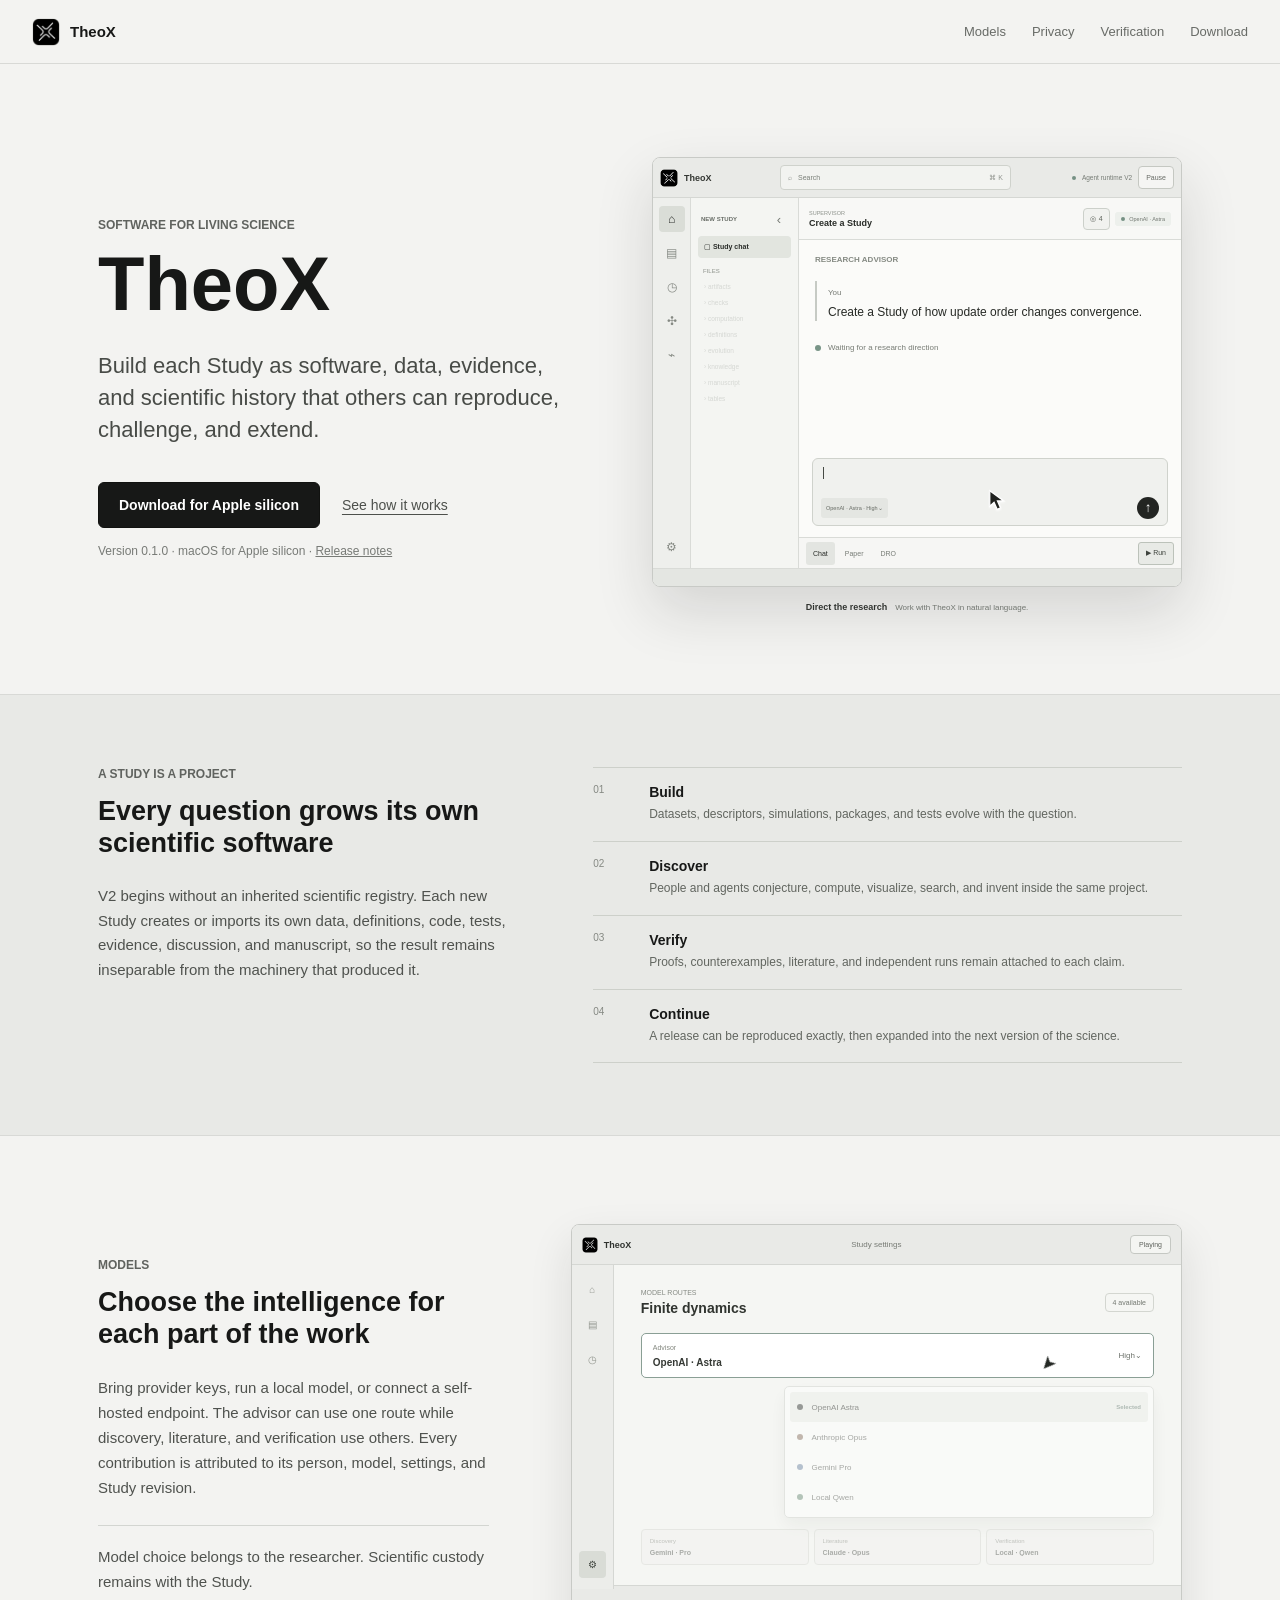
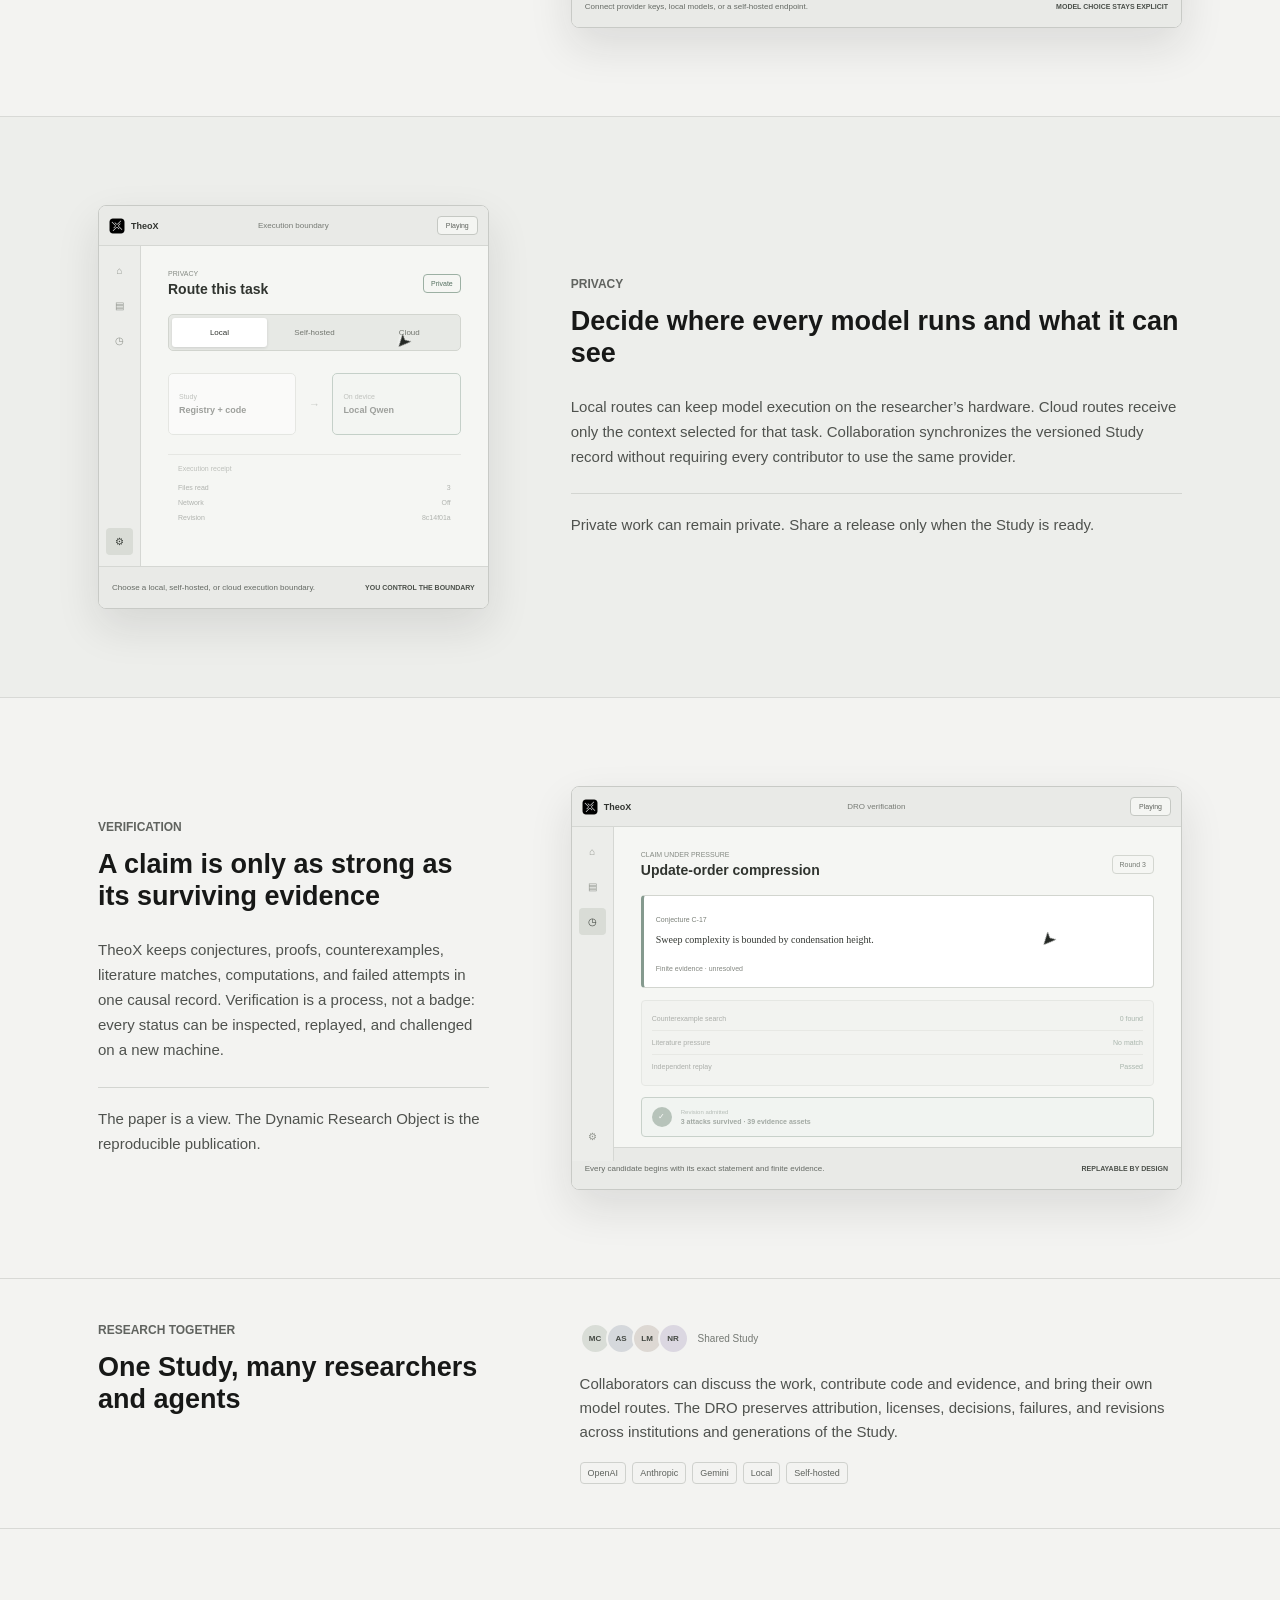
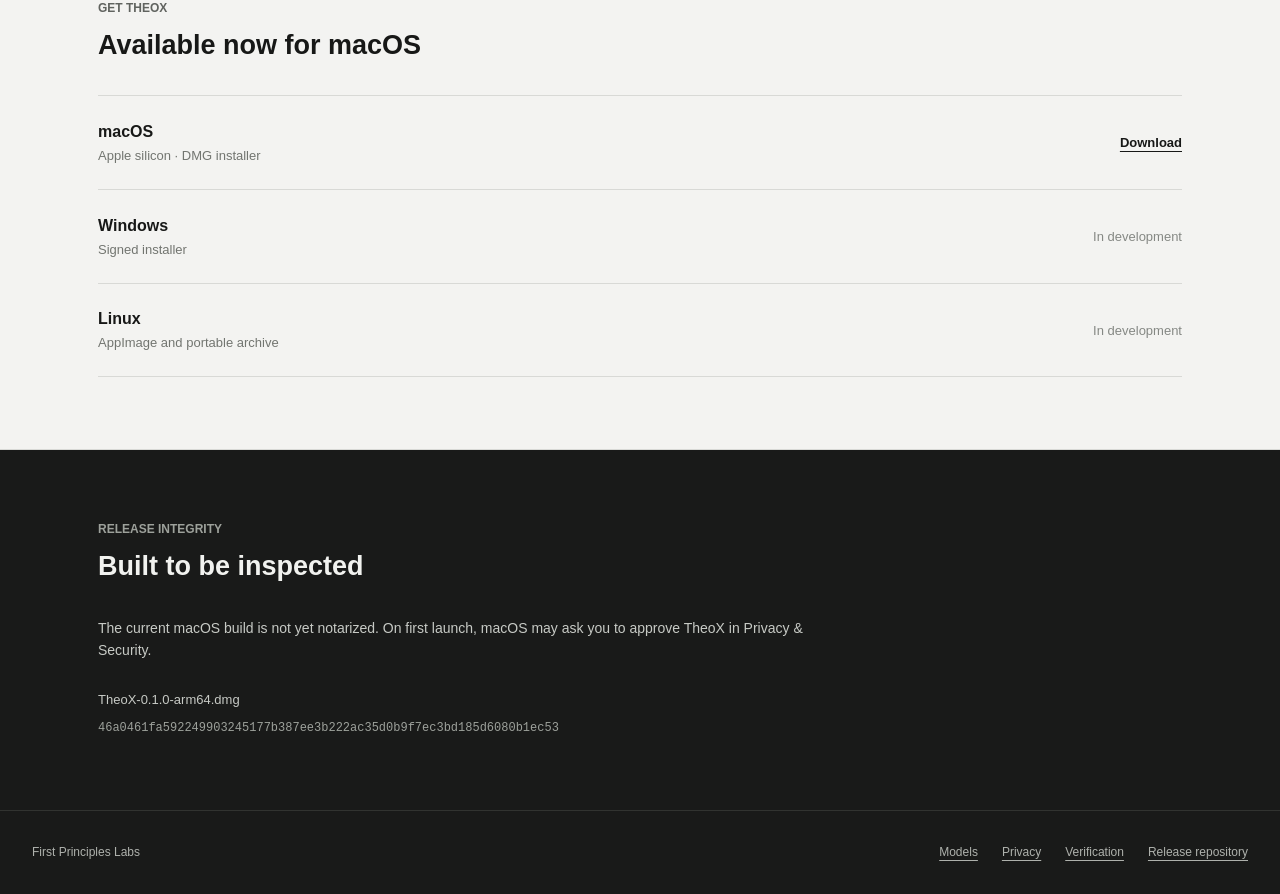
==== index.html @ 2e695cb0 "Version the revised workflow film styles" ====
<!doctype html>
<html lang="en">
  <head>
    <meta charset="utf-8">
    <meta name="viewport" content="width=device-width, initial-scale=1">
    <meta name="theme-color" content="#f3f3f1">
    <meta name="description" content="TheoX is a collaborative scientific workspace where people and AI build living, reproducible research together.">
    <title>TheoX — First Principles Labs</title>
    <link rel="icon" href="assets/theox-icon.png">
    <link rel="stylesheet" href="styles.css?v=20261012-5">
    <script src="home-film.js?v=20261012-5" defer></script>
    <script src="feature-films.js?v=20261012-4" defer></script>
  </head>
  <body>
    <header class="site-header">
      <a class="brand" href="./" aria-label="TheoX home">
        <img src="assets/theox-icon.png" alt="" width="28" height="28">
        <span>TheoX</span>
      </a>
      <nav class="site-nav" aria-label="Primary navigation">
        <a href="#models">Models</a>
        <a href="#privacy">Privacy</a>
        <a href="#verification">Verification</a>
        <a href="#downloads">Download</a>
      </nav>
    </header>

    <main>
      <section class="hero" aria-labelledby="hero-title">
        <div class="hero-copy">
          <p class="eyebrow">Software for living science</p>
          <h1 id="hero-title">TheoX</h1>
          <p class="lede">Build each Study as software, data, evidence, and scientific history that others can reproduce, challenge, and extend.</p>
          <div class="hero-actions">
            <a class="primary-action" href="https://github.com/FirstPrinciplesLabs/theox-downloads/releases/download/v0.1.0-preview.1/TheoX-0.1.0-arm64.dmg">
              Download for Apple silicon
            </a>
            <a class="text-action" href="#models">See how it works</a>
          </div>
          <p class="release-line">Version 0.1.0 · macOS for Apple silicon · <a href="https://github.com/FirstPrinciplesLabs/theox-downloads/releases/tag/v0.1.0-preview.1">Release notes</a></p>
        </div>
        <div class="home-film" id="product" aria-label="TheoX research workflow film">
          <div class="home-film-window" id="home-film-window">
            <header class="home-film-titlebar">
              <div class="home-film-brand"><img src="assets/theox-icon.png" alt="" width="18" height="18"><strong>TheoX</strong></div>
              <div class="home-film-search"><span aria-hidden="true">⌕</span><span>Search</span><kbd>⌘ K</kbd></div>
              <div class="home-film-runtime"><i></i><span>Agent runtime V2</span><button id="home-film-toggle" type="button" aria-label="Pause workflow film">Pause</button></div>
            </header>

            <div class="home-film-body">
              <aside class="home-film-rail" aria-hidden="true">
                <span class="rail-glyph active">⌂</span>
                <span class="rail-glyph">▤</span>
                <span class="rail-glyph">◷</span>
                <span class="rail-glyph">✣</span>
                <span class="rail-glyph">⌁</span>
                <span class="rail-glyph rail-bottom">⚙</span>
              </aside>

              <aside class="home-film-studies" aria-label="Study navigation">
                <header><span id="home-film-study-name">New Study</span><button type="button" aria-label="Collapse Study sidebar">‹</button></header>
                <button class="active" type="button"><strong>▢ Study chat</strong></button>
                <p>Files</p>
                <ul class="film-file-tree" id="home-film-file-tree">
                  <li data-generated-file>› artifacts</li><li data-generated-file>› checks</li><li data-generated-file>› computation</li><li data-generated-file>› definitions</li><li data-generated-file>› evolution</li><li data-generated-file>› knowledge</li><li data-generated-file>› manuscript</li><li data-generated-file>› tables</li>
                </ul>
              </aside>

              <section class="home-film-workspace">
                <header class="home-film-context">
                  <div><small>Supervisor</small><strong id="home-film-context-name">Create a Study</strong></div>
                  <div class="film-context-actions">
                    <button id="home-film-team" type="button" data-home-film-tab="team" aria-label="Open Study collaboration">◎ <span>4</span></button>
                    <span class="film-provider-chip"><i></i> OpenAI · Astra</span>
                  </div>
                </header>

                <div class="home-film-scenes">
                  <div class="home-film-scene active" data-home-film-scene="chat">
                    <p class="film-kicker">Research advisor</p>
                    <div class="film-message">
                      <span>You</span>
                      <p>Create a Study of how update order changes convergence.</p>
                    </div>
                    <div class="film-advisor-line"><i></i><span id="home-film-advisor-status">Waiting for a research direction</span></div>
                    <div class="film-composer">
                      <div class="film-composer-input"><span id="home-film-typed"></span><b class="typing-caret" aria-hidden="true"></b></div>
                      <div class="film-composer-actions">
                        <button class="film-model-route" type="button">OpenAI · Astra · High⌄</button>
                        <button id="home-film-send" type="button" aria-label="Send research direction">↑</button>
                      </div>
                    </div>
                  </div>

                  <div class="home-film-scene" data-home-film-scene="build">
                    <div class="film-scene-heading"><div><p class="film-kicker">Study construction</p><strong>Building the registry and its software</strong></div><span id="film-build-status">Creating</span></div>
                    <div class="film-build-grid">
                      <ol class="film-build-log">
                        <li data-film-build-step="0"><i></i><div><strong>Define the objects</strong><small>Registry schema and scientific notation</small></div></li>
                        <li data-film-build-step="1"><i></i><div><strong>Write the computation package</strong><small>Descriptors, predicates, and known-example tests</small></div></li>
                        <li data-film-build-step="2"><i></i><div><strong>Generate the first dataset</strong><small>2,048 identified objects · 31 descriptors</small></div></li>
                        <li data-film-build-step="3"><i></i><div><strong>Render an exploratory plot</strong><small>Source, labels, and execution receipt retained</small></div></li>
                      </ol>
                      <div class="film-created-files" aria-label="Files created for the Study">
                        <small>Created in this Study</small>
                        <code data-film-created-file="0">tables/registry.csv</code>
                        <code data-film-created-file="1">computation/descriptors.py</code>
                        <code data-film-created-file="2">checks/test_known_examples.py</code>
                        <code data-film-created-file="3">artifacts/update_order_map.png</code>
                      </div>
                    </div>
                  </div>

                  <div class="home-film-scene" data-home-film-scene="discover">
                    <div class="film-scene-heading"><div><p class="film-kicker">Discovery pressure</p><strong>Search across code and evidence</strong></div><span id="film-search-status">Running</span></div>
                    <div class="film-discovery-grid">
                      <div class="film-mini-plot" aria-label="Convergence time by condensation height">
                        <i style="--x: 13%; --y: 18%"></i><i style="--x: 22%; --y: 29%"></i><i style="--x: 34%; --y: 31%"></i><i style="--x: 43%; --y: 45%"></i><i style="--x: 56%; --y: 54%"></i><i style="--x: 65%; --y: 63%"></i><i style="--x: 78%; --y: 74%"></i><i style="--x: 89%; --y: 85%"></i>
                        <b class="film-axis-y">convergence time</b><b class="film-axis-x">condensation height</b>
                      </div>
                      <div class="film-findings">
                        <article class="film-claim" id="home-film-claim"><small>Surviving claim</small><strong>Update-order compression</strong><span>3 attacks survived</span></article>
                        <article class="film-refutation"><small>Counterexamples</small><strong>11 weak forms removed</strong></article>
                      </div>
                    </div>
                    <div class="film-dro-target" id="home-film-dro-target"><span>DRO evidence record</span><strong id="home-film-evidence-count">38 assets</strong></div>
                  </div>

                  <div class="home-film-scene" data-home-film-scene="dro">
                    <div class="film-scene-heading"><div><p class="film-kicker">Dynamic research object</p><strong>Exact research lineage</strong></div><span>Synced</span></div>
                    <ol class="film-lineage">
                      <li><span>01</span><div><strong>Study created</strong><small>Registry, definitions, and computation package</small></div></li>
                      <li><span>02</span><div><strong>Pressure changed the claim</strong><small>11 counterexamples retained for future searches</small></div></li>
                      <li class="current"><span>03</span><div><strong>New evidence admitted</strong><small>Update-order compression · complete provenance</small></div></li>
                    </ol>
                  </div>

                  <div class="home-film-scene" data-home-film-scene="team">
                    <div class="film-scene-heading">
                      <div><p class="film-kicker">Collaboration workspace</p><strong>Four researchers · four agents</strong></div>
                      <span>Relay preview</span>
                    </div>
                    <div class="film-team-modes" aria-label="Collaboration view">
                      <button class="active" type="button" data-film-team-mode="rooms">Members</button>
                      <button type="button" data-film-team-mode="thread">Discussion</button>
                    </div>
                    <div class="film-team-view active" data-film-team-view="rooms">
                      <div class="film-collab-stream">
                      <article class="film-collab-event" data-film-room-step="0">
                        <span class="film-person maya">MC</span>
                        <div><strong>Maya Chen <em>Gemini Pro</em></strong><p><b>@Arturo</b> The entropy split survives independently.</p><small>Agent attached replication receipt 79b2e663.</small></div>
                      </article>
                      <article class="film-collab-event" data-film-room-step="1">
                        <span class="film-person arturo">AS</span>
                        <div><strong>Arturo Silva <em>Claude Opus</em></strong><p><b>@Maya</b> A nearby theorem excludes our family.</p><small>Agent linked the source; novelty remains open.</small></div>
                      </article>
                      <article class="film-collab-event" data-film-room-step="2">
                        <span class="film-person leila">LM</span>
                        <div><strong>Leila Morgan <em>OpenAI Astra</em></strong><p><b>@Noor</b> Can your local runner test the exception?</p><small>Agent shared code, logs, and 312 new rows.</small></div>
                      </article>
                      <article class="film-collab-event" data-film-room-step="3">
                        <span class="film-person noor">NR</span>
                        <div><strong>Noor Rahman <em>Local Qwen</em></strong><p><b>@Leila</b> Reproduced. No failure through 50,000 states.</p><small>Local agent admitted the signed computation receipt.</small></div>
                      </article>
                      </div>
                    </div>
                    <div class="film-team-view" data-film-team-view="thread">
                      <div class="film-shared-thread">
                        <article class="film-thread-event" data-film-thread-step="0"><span class="film-person maya">MC</span><div><strong>Maya</strong><p>The entropy separation reproduced.</p><small>Gemini agent · replication attached</small></div></article>
                        <article class="film-thread-event" data-film-thread-step="1"><span class="film-person arturo">AS</span><div><strong>Arturo</strong><p>The related theorem does not subsume it.</p><small>Claude agent · literature source linked</small></div></article>
                        <article class="film-thread-event" data-film-thread-step="2"><span class="film-person noor">NR</span><div><strong>Noor</strong><p>Local replay agrees. Admit this round?</p><small>Qwen agent · computation receipt ready</small></div></article>
                      </div>
                    </div>
                  </div>

                  <div class="home-film-scene" data-home-film-scene="paper">
                    <div class="film-paper-split">
                      <section class="film-paper-source">
                        <header><strong>paper.tex</strong><span>Compiled</span><button type="button">Revise</button><button id="home-film-compile" type="button">Compile</button></header>
                        <pre>\section{Emerging structure}
Let $f$ be monotone.

\begin{conjecture}
Sweep complexity is bounded by
the condensation height of $f$.
\end{conjecture}</pre>
                      </section>
                      <section class="film-paper-preview">
                        <header><strong>Compiled preview</strong><span>‹</span><small>Page 1 of 5</small><span>›</span><span>−</span><span>+</span><span>↗</span></header>
                        <div class="film-paper-page"><small>COMPILED RESEARCH NOTE</small><strong>Update-Order Compression</strong><p><b>Conjecture 1.</b> Sweep complexity is bounded by the condensation height of <i>f</i>.</p></div>
                      </section>
                    </div>
                  </div>
                </div>

                <nav class="home-film-tools" aria-label="Study workspace tools">
                  <button class="active" type="button" data-home-film-tab="chat">Chat</button>
                  <button type="button" data-home-film-tab="paper">Paper</button>
                  <button type="button" data-home-film-tab="dro">DRO</button>
                  <button id="home-film-run" class="film-run" type="button" data-home-film-tab="discover">▶ <span>Run</span></button>
                </nav>
              </section>
            </div>

            <footer class="home-film-statusbar"><span id="home-film-study-status">No registry attached</span><span id="home-film-target-status">Create a Study to begin</span><span id="home-film-event-status">0 durable events</span></footer>

            <div class="home-film-cursor" id="home-film-cursor" aria-hidden="true">
              <svg viewBox="0 0 24 28" role="presentation"><path d="M2 2v19l5.2-4.8 3.8 8.6 4.1-1.8-3.8-8.5H19L2 2Z"></path></svg>
            </div>
          </div>
          <div class="home-film-caption" aria-live="polite">
            <strong id="home-film-caption-title">Direct the research</strong>
            <span id="home-film-caption-copy">Work with TheoX in natural language.</span>
          </div>
        </div>
      </section>

      <section class="study-foundation" aria-labelledby="study-foundation-title">
        <div class="foundation-intro">
          <p class="section-label">A Study is a project</p>
          <h2 id="study-foundation-title">Every question grows its own scientific software</h2>
          <p>V2 begins without an inherited scientific registry. Each new Study creates or imports its own data, definitions, code, tests, evidence, discussion, and manuscript, so the result remains inseparable from the machinery that produced it.</p>
        </div>
        <ol class="foundation-parts" aria-label="Contents of a TheoX Study">
          <li><span>01</span><div><strong>Build</strong><small>Datasets, descriptors, simulations, packages, and tests evolve with the question.</small></div></li>
          <li><span>02</span><div><strong>Discover</strong><small>People and agents conjecture, compute, visualize, search, and invent inside the same project.</small></div></li>
          <li><span>03</span><div><strong>Verify</strong><small>Proofs, counterexamples, literature, and independent runs remain attached to each claim.</small></div></li>
          <li><span>04</span><div><strong>Continue</strong><small>A release can be reproduced exactly, then expanded into the next version of the science.</small></div></li>
        </ol>
      </section>

      <section class="product-story" id="models" aria-labelledby="models-title">
        <div class="story-copy">
          <p class="section-label">Models</p>
          <h2 id="models-title">Choose the intelligence for each part of the work</h2>
          <p>Bring provider keys, run a local model, or connect a self-hosted endpoint. The advisor can use one route while discovery, literature, and verification use others. Every contribution is attributed to its person, model, settings, and Study revision.</p>
          <p class="story-note">Model choice belongs to the researcher. Scientific custody remains with the Study.</p>
        </div>
        <div class="feature-film" data-feature-film="models" aria-label="Model selection demonstration">
          <header class="feature-titlebar"><span><img src="assets/theox-icon.png" alt="" width="16" height="16"> TheoX</span><small>Study settings</small><button type="button" data-feature-replay>Replay</button></header>
          <div class="feature-stage">
            <aside class="feature-rail" aria-hidden="true"><b>⌂</b><b>▤</b><b>◷</b><b class="active">⚙</b></aside>
            <div class="feature-panel">
              <div class="feature-heading"><div><small>Model routes</small><strong>Finite dynamics</strong></div><span>4 available</span></div>
              <div class="route-picker feature-step" data-feature-step="0" data-caption="Connect provider keys, local models, or a self-hosted endpoint.">
                <small>Advisor</small><strong>OpenAI · Astra</strong><span>High⌄</span>
              </div>
              <div class="model-menu feature-step" data-feature-step="1" data-caption="Select a model and reasoning tier for the active role.">
                <span><i class="provider-mark openai"></i>OpenAI Astra <b>Selected</b></span>
                <span><i class="provider-mark anthropic"></i>Anthropic Opus</span>
                <span><i class="provider-mark gemini"></i>Gemini Pro</span>
                <span><i class="provider-mark local"></i>Local Qwen</span>
              </div>
              <div class="role-routes feature-step" data-feature-step="2" data-caption="Assign different models to discovery, literature, and verification.">
                <span><small>Discovery</small><b>Gemini · Pro</b></span>
                <span><small>Literature</small><b>Claude · Opus</b></span>
                <span><small>Verification</small><b>Local · Qwen</b></span>
              </div>
            </div>
            <span class="feature-cursor" aria-hidden="true">➤</span>
          </div>
          <footer><span data-feature-caption>Connect provider keys, local models, or a self-hosted endpoint.</span><b>Model choice stays explicit</b></footer>
        </div>
      </section>

      <section class="product-story alternate" id="privacy" aria-labelledby="privacy-title">
        <div class="story-copy">
          <p class="section-label">Privacy</p>
          <h2 id="privacy-title">Decide where every model runs and what it can see</h2>
          <p>Local routes can keep model execution on the researcher’s hardware. Cloud routes receive only the context selected for that task. Collaboration synchronizes the versioned Study record without requiring every contributor to use the same provider.</p>
          <p class="story-note">Private work can remain private. Share a release only when the Study is ready.</p>
        </div>
        <div class="feature-film" data-feature-film="privacy" aria-label="Privacy controls demonstration">
          <header class="feature-titlebar"><span><img src="assets/theox-icon.png" alt="" width="16" height="16"> TheoX</span><small>Execution boundary</small><button type="button" data-feature-replay>Replay</button></header>
          <div class="feature-stage">
            <aside class="feature-rail" aria-hidden="true"><b>⌂</b><b>▤</b><b>◷</b><b class="active">⚙</b></aside>
            <div class="feature-panel privacy-panel">
              <div class="feature-heading"><div><small>Privacy</small><strong>Route this task</strong></div><span class="private-status">Private</span></div>
              <div class="boundary-options feature-step" data-feature-step="0" data-caption="Choose a local, self-hosted, or cloud execution boundary.">
                <button class="selected" type="button">Local</button><button type="button">Self-hosted</button><button type="button">Cloud</button>
              </div>
              <div class="privacy-flow feature-step" data-feature-step="1" data-caption="The registry and files stay local when a local route is selected.">
                <span><i>Study</i><b>Registry + code</b></span><em>→</em><span class="local-box"><i>On device</i><b>Local Qwen</b></span>
              </div>
              <div class="access-ledger feature-step" data-feature-step="2" data-caption="TheoX records the context, model, permissions, and output for inspection.">
                <small>Execution receipt</small>
                <span><b>Files read</b><em>3</em></span><span><b>Network</b><em>Off</em></span><span><b>Revision</b><em>8c14f01a</em></span>
              </div>
            </div>
            <span class="feature-cursor" aria-hidden="true">➤</span>
          </div>
          <footer><span data-feature-caption>Choose a local, self-hosted, or cloud execution boundary.</span><b>You control the boundary</b></footer>
        </div>
      </section>

      <section class="product-story" id="verification" aria-labelledby="verification-title">
        <div class="story-copy">
          <p class="section-label">Verification</p>
          <h2 id="verification-title">A claim is only as strong as its surviving evidence</h2>
          <p>TheoX keeps conjectures, proofs, counterexamples, literature matches, computations, and failed attempts in one causal record. Verification is a process, not a badge: every status can be inspected, replayed, and challenged on a new machine.</p>
          <p class="story-note">The paper is a view. The Dynamic Research Object is the reproducible publication.</p>
        </div>
        <div class="feature-film" data-feature-film="verification" aria-label="Scientific verification demonstration">
          <header class="feature-titlebar"><span><img src="assets/theox-icon.png" alt="" width="16" height="16"> TheoX</span><small>DRO verification</small><button type="button" data-feature-replay>Replay</button></header>
          <div class="feature-stage">
            <aside class="feature-rail" aria-hidden="true"><b>⌂</b><b>▤</b><b class="active">◷</b><b>⚙</b></aside>
            <div class="feature-panel verify-panel">
              <div class="feature-heading"><div><small>Claim under pressure</small><strong>Update-order compression</strong></div><span>Round 3</span></div>
              <article class="claim-record feature-step" data-feature-step="0" data-caption="Every candidate begins with its exact statement and finite evidence."><small>Conjecture C-17</small><p>Sweep complexity is bounded by condensation height.</p><span>Finite evidence · unresolved</span></article>
              <div class="pressure-list feature-step" data-feature-step="1" data-caption="Independent attacks search for counterexamples, proofs, and prior literature.">
                <span><b>Counterexample search</b><em>0 found</em></span>
                <span><b>Literature pressure</b><em>No match</em></span>
                <span><b>Independent replay</b><em>Passed</em></span>
              </div>
              <div class="verification-event feature-step" data-feature-step="2" data-caption="The result and every receipt enter the Study history together."><i>✓</i><div><small>Revision admitted</small><strong>3 attacks survived · 39 evidence assets</strong></div></div>
            </div>
            <span class="feature-cursor" aria-hidden="true">➤</span>
          </div>
          <footer><span data-feature-caption>Every candidate begins with its exact statement and finite evidence.</span><b>Replayable by design</b></footer>
        </div>
      </section>

      <section class="collaboration-band" aria-labelledby="collaboration-title">
        <div>
          <p class="section-label">Research together</p>
          <h2 id="collaboration-title">One Study, many researchers and agents</h2>
        </div>
        <div class="collaboration-copy">
          <div class="collaboration-presence" aria-label="Collaboration preview with four researchers">
            <span>MC</span><span>AS</span><span>LM</span><span>NR</span><small>Shared Study</small>
          </div>
          <p>Collaborators can discuss the work, contribute code and evidence, and bring their own model routes. The DRO preserves attribution, licenses, decisions, failures, and revisions across institutions and generations of the Study.</p>
          <div class="model-routes" aria-label="Supported model routes">
            <span>OpenAI</span><span>Anthropic</span><span>Gemini</span><span>Local</span><span>Self-hosted</span>
          </div>
        </div>
      </section>

      <section class="availability" id="downloads" aria-labelledby="availability-title">
        <div class="section-heading">
          <p class="section-label">Get TheoX</p>
          <h2 id="availability-title">Available now for macOS</h2>
        </div>
        <div class="platform-row available">
          <div>
            <h3>macOS</h3>
            <p>Apple silicon · DMG installer</p>
          </div>
          <a href="https://github.com/FirstPrinciplesLabs/theox-downloads/releases/download/v0.1.0-preview.1/TheoX-0.1.0-arm64.dmg">Download</a>
        </div>
        <div class="platform-row">
          <div>
            <h3>Windows</h3>
            <p>Signed installer</p>
          </div>
          <span>In development</span>
        </div>
        <div class="platform-row">
          <div>
            <h3>Linux</h3>
            <p>AppImage and portable archive</p>
          </div>
          <span>In development</span>
        </div>
      </section>

      <section class="integrity" aria-labelledby="integrity-title">
        <div class="section-heading">
          <p class="section-label">Release integrity</p>
          <h2 id="integrity-title">Built to be inspected</h2>
        </div>
        <p class="install-note">The current macOS build is not yet notarized. On first launch, macOS may ask you to approve TheoX in Privacy &amp; Security.</p>
        <p class="filename">TheoX-0.1.0-arm64.dmg</p>
        <code>46a0461fa592249903245177b387ee3b222ac35d0b9f7ec3bd185d6080b1ec53</code>
      </section>
    </main>

    <footer>
      <span>First Principles Labs</span>
      <div class="footer-links">
        <a href="#models">Models</a>
        <a href="#privacy">Privacy</a>
        <a href="#verification">Verification</a>
        <a href="https://github.com/FirstPrinciplesLabs/theox-downloads">Release repository</a>
      </div>
    </footer>
  </body>
</html>
---- styles.css ----
:root {
  color-scheme: light;
  font-family: Inter, ui-sans-serif, -apple-system, BlinkMacSystemFont, "Segoe UI", sans-serif;
  background: #f3f3f1;
  color: #171817;
  font-synthesis: none;
}

* { box-sizing: border-box; }

body {
  margin: 0;
  min-width: 320px;
  background: #f3f3f1;
}

a { color: inherit; }

.site-header {
  height: 64px;
  display: flex;
  align-items: center;
  justify-content: space-between;
  padding: 0 32px;
  border-bottom: 1px solid #d8d9d6;
}

.brand {
  display: inline-flex;
  align-items: center;
  gap: 10px;
  color: #171817;
  font-size: 15px;
  font-weight: 650;
  text-decoration: none;
}

.brand img { border-radius: 7px; }
.site-nav {
  display: flex;
  align-items: center;
  gap: 26px;
  color: #686b67;
  font-size: 13px;
}

.site-nav a { text-decoration: none; }
.site-nav a:hover, .site-nav a.active { color: #171817; }

main { width: 100%; }

.hero {
  min-height: 630px;
  max-width: 1180px;
  margin: 0 auto;
  padding: 86px 48px 68px;
  display: grid;
  grid-template-columns: minmax(0, .92fr) minmax(430px, 1.08fr);
  align-items: center;
  gap: 54px;
}

.hero-copy { min-width: 0; }

.eyebrow,
.section-label {
  margin: 0 0 14px;
  color: #60635f;
  font-size: 12px;
  font-weight: 650;
  text-transform: uppercase;
}

h1, h2, h3, p { letter-spacing: 0; }

h1 {
  margin: 0;
  font-size: 76px;
  line-height: 1;
  font-weight: 680;
}

.lede {
  max-width: 640px;
  margin: 28px 0 0;
  color: #484b47;
  font-size: 22px;
  line-height: 1.45;
}

.hero-actions {
  margin-top: 36px;
  display: flex;
  align-items: center;
  gap: 22px;
  flex-wrap: wrap;
}

.primary-action {
  display: inline-flex;
  min-height: 46px;
  align-items: center;
  justify-content: center;
  padding: 0 20px;
  border: 1px solid #111210;
  border-radius: 6px;
  background: #171817;
  color: #fff;
  font-size: 14px;
  font-weight: 620;
  text-decoration: none;
}

.primary-action:hover { background: #2b2d2a; }
.primary-action:focus-visible, a:focus-visible { outline: 3px solid #789b91; outline-offset: 3px; }
.text-action { color: #4d504c; font-size: 14px; text-underline-offset: 4px; }
.release-line { margin: 16px 0 0; color: #777a76; font-size: 12px; }

.home-film { width: min(100%, 530px); justify-self: end; scroll-margin-top: 28px; }

.home-film-window {
  position: relative;
  width: 100%;
  height: 430px;
  overflow: hidden;
  border: 1px solid #c8cac6;
  border-radius: 8px;
  background: #f8f8f6;
  box-shadow: 0 24px 58px rgba(27, 30, 26, .14);
}

.home-film-titlebar {
  height: 40px;
  display: grid;
  grid-template-columns: 112px minmax(100px, 1fr) 155px;
  align-items: center;
  gap: 8px;
  padding: 0 7px;
  border-bottom: 1px solid #d5d7d3;
  background: #e9eae7;
}

.home-film-brand, .home-film-runtime { min-width: 0; display: flex; align-items: center; gap: 6px; }
.home-film-brand img { border-radius: 4px; }
.home-film-brand strong { color: #343733; font-size: 9px; font-weight: 650; }
.home-film-search { min-width: 0; height: 25px; display: flex; align-items: center; gap: 6px; padding: 0 7px; color: #7a7f78; background: #f2f3f0; border: 1px solid #cfd2cc; border-radius: 4px; font-size: 7px; }
.home-film-search kbd { margin-left: auto; color: #91958f; font: inherit; }
.home-film-runtime { justify-content: flex-end; color: #757b74; font-size: 6.5px; white-space: nowrap; }
.home-film-runtime i { width: 4px; height: 4px; border-radius: 50%; background: #759083; }
.home-film-runtime button { height: 23px; padding: 0 7px; border: 1px solid #c5c8c2; border-radius: 4px; background: #f5f5f3; color: #676b65; font-size: 7px; }

.home-film-body { height: calc(100% - 58px); display: grid; grid-template-columns: 38px 108px minmax(0, 1fr); }
.home-film-window.paper-mode .home-film-body { grid-template-columns: 38px minmax(0, 1fr); }
.home-film-window.paper-mode .home-film-studies { display: none; }
.home-film-rail { display: flex; align-items: center; flex-direction: column; gap: 8px; padding: 8px 0; border-right: 1px solid #d9dbd7; background: #eeefec; }
.rail-glyph { width: 26px; height: 26px; display: grid; place-items: center; border-radius: 4px; color: #858983; font-size: 12px; }
.rail-glyph.active { background: #daddd7; color: #2a2c29; }
.rail-glyph.rail-bottom { margin-top: auto; }

.home-film-studies { min-width: 0; padding: 10px 7px; border-right: 1px solid #d9dbd7; background: #f4f5f2; }
.home-film-studies header { height: 28px; display: flex; align-items: center; justify-content: space-between; gap: 4px; padding: 0 3px 6px; color: #686d67; font-size: 6px; font-weight: 700; text-transform: uppercase; }
.home-film-studies header span { overflow: hidden; text-overflow: ellipsis; white-space: nowrap; }
.home-film-studies header button { width: 18px; height: 18px; border: 0; border-radius: 3px; background: transparent; color: #757a73; font-size: 13px; line-height: 1; }
.home-film-studies > button { width: 100%; min-width: 0; display: grid; gap: 3px; padding: 7px 6px; border: 0; border-radius: 4px; background: transparent; color: #60645f; text-align: left; }
.home-film-studies > button.active { background: #e2e5df; color: #282b27; }
.home-film-studies strong, .home-film-studies small { overflow: hidden; text-overflow: ellipsis; white-space: nowrap; }
.home-film-studies strong { font-size: 7px; font-weight: 620; }
.home-film-studies small { color: #92968f; font-size: 5.5px; }
.home-film-studies > p { margin: 10px 5px 5px; color: #8b9089; font-size: 6px; text-transform: uppercase; }
.film-file-tree { display: grid; gap: 1px; margin: 0; padding: 0; list-style: none; }
.film-file-tree li { overflow: hidden; padding: 4px 6px; color: #747a73; font-size: 6.5px; opacity: .24; text-overflow: ellipsis; white-space: nowrap; transition: opacity .3s ease, color .3s ease; }
.film-file-tree li.visible { color: #4f5f55; opacity: 1; }

.home-film-workspace { min-width: 0; display: grid; grid-template-rows: 42px minmax(0, 1fr) 31px; }
.home-film-context { min-width: 0; display: flex; align-items: center; justify-content: space-between; gap: 8px; padding: 0 10px; border-bottom: 1px solid #d9dbd7; }
.home-film-context > div:first-child { min-width: 0; display: grid; gap: 2px; }
.home-film-context small { color: #8b9089; font-size: 5.5px; text-transform: uppercase; }
.home-film-context strong { overflow: hidden; color: #292c28; font-size: 9px; text-overflow: ellipsis; white-space: nowrap; }
.film-context-actions { flex: 0 0 auto; display: flex; align-items: center; gap: 5px; }
.film-context-actions > button { height: 22px; display: flex; align-items: center; gap: 3px; padding: 0 6px; border: 1px solid #ccd0ca; border-radius: 4px; background: #f1f2ef; color: #5d625b; font-size: 7px; }
.film-context-actions > button.active { border-color: #84958a; background: #e4e9e4; color: #35443a; }
.film-provider-chip { max-width: 90px; overflow: hidden; padding: 4px 6px; border-radius: 3px; background: #edf0ec; color: #6f756e; font-size: 5.5px; text-overflow: ellipsis; white-space: nowrap; }
.film-provider-chip i { width: 4px; height: 4px; display: inline-block; margin-right: 3px; border-radius: 50%; background: #759083; }

.home-film-scenes { position: relative; min-height: 0; overflow: hidden; background: #fbfbf9; }
.home-film-scene { position: absolute; inset: 0; visibility: hidden; opacity: 0; transform: translateY(5px); transition: opacity .28s ease, transform .28s ease; }
.home-film-scene.active { visibility: visible; opacity: 1; transform: none; }
.film-kicker { margin: 0; color: #858a83; font-size: 8px; font-weight: 680; text-transform: uppercase; }

[data-home-film-scene="chat"] { padding: 15px 16px; }
.film-message { margin-top: 17px; padding-left: 11px; border-left: 2px solid #c6cac4; }
.film-message span { color: #777b75; font-size: 8px; }
.film-message p { margin: 5px 0 0; color: #272a26; font-size: 12px; line-height: 1.42; }
.film-advisor-line { display: flex; align-items: center; gap: 7px; margin-top: 22px; color: #777c75; font-size: 8px; }
.film-advisor-line i { width: 6px; height: 6px; border-radius: 50%; background: #789487; animation: home-film-pulse 1.5s ease-in-out infinite; }
.film-composer { position: absolute; right: 13px; bottom: 11px; left: 13px; min-height: 67px; display: grid; grid-template-rows: minmax(25px, 1fr) 23px; gap: 4px; padding: 8px 8px 6px; border: 1px solid #cfd2cc; border-radius: 6px; background: #f0f1ee; color: #3b3e39; font-size: 8px; line-height: 1.4; }
.film-composer-input { min-width: 0; }
.film-composer-actions { display: flex; align-items: center; justify-content: space-between; gap: 6px; }
.film-composer-actions button { border: 0; color: #666b64; }
.film-composer-actions .film-model-route { width: auto; max-width: calc(100% - 29px); height: 20px; overflow: hidden; padding: 0 5px; border-radius: 3px; background: #e4e6e2; font-size: 5.5px; text-overflow: ellipsis; white-space: nowrap; }
.film-composer-actions #home-film-send { width: 22px; height: 22px; flex: 0 0 22px; border-radius: 50%; background: #232522; color: #fff; }
.typing-caret { width: 1px; height: 12px; display: inline-block; margin-left: 2px; background: #454943; animation: home-film-caret .8s step-end infinite; }

[data-home-film-scene="build"], [data-home-film-scene="discover"], [data-home-film-scene="dro"] { padding: 17px 18px; }
.film-scene-heading { display: flex; align-items: flex-start; justify-content: space-between; gap: 12px; }
.film-scene-heading strong { display: block; margin-top: 4px; font-size: 12px; font-weight: 650; }
.film-scene-heading > span { padding: 3px 5px; border: 1px solid #cbd0c9; border-radius: 3px; color: #6e756d; font-size: 7px; text-transform: uppercase; }
.film-discovery-grid { display: grid; grid-template-columns: .72fr 1.28fr; gap: 12px; margin-top: 13px; }
.film-mini-plot { position: relative; height: 122px; margin: 2px 0 14px 12px; border-left: 1px solid #aeb4ad; border-bottom: 1px solid #aeb4ad; background: linear-gradient(to top, transparent 32%, #e5e7e3 33%, transparent 34%, transparent 65%, #e5e7e3 66%, transparent 67%); }
.film-mini-plot > i { position: absolute; left: var(--x); bottom: var(--y); width: 6px; height: 6px; border: 1px solid #f7f8f5; border-radius: 50%; background: #698676; box-shadow: 0 0 0 1px #698676; transform: translate(-50%, 50%); }
.film-mini-plot .film-axis-x, .film-mini-plot .film-axis-y { position: absolute; color: #858a83; font-size: 5.5px; font-weight: 500; letter-spacing: 0; }
.film-mini-plot .film-axis-x { right: 0; bottom: -13px; }
.film-mini-plot .film-axis-y { top: 0; left: -10px; transform: translate(-100%, 0) rotate(-90deg); transform-origin: right top; white-space: nowrap; }

.film-build-grid { display: grid; grid-template-columns: 1.1fr .9fr; gap: 12px; margin-top: 11px; }
.film-build-log { margin: 0; padding: 0; list-style: none; }
.film-build-log li { min-height: 34px; display: grid; grid-template-columns: 12px minmax(0, 1fr); gap: 6px; align-items: start; padding: 5px 0; border-top: 1px solid #e0e2de; opacity: .28; transform: translateY(3px); transition: opacity .3s ease, transform .3s ease; }
.film-build-log li.visible { opacity: 1; transform: none; }
.film-build-log i { width: 8px; height: 8px; margin-top: 2px; border: 1px solid #aeb4ad; border-radius: 50%; }
.film-build-log li.complete i { border-color: #6f8c7c; background: #6f8c7c; box-shadow: inset 0 0 0 2px #f7f8f5; }
.film-build-log strong, .film-build-log small { display: block; }
.film-build-log strong { font-size: 7.5px; }
.film-build-log small { margin-top: 2px; color: #858a83; font-size: 5.5px; line-height: 1.25; }
.film-created-files { min-width: 0; padding: 8px; border: 1px solid #d4d7d1; border-radius: 4px; background: #f2f3f0; }
.film-created-files > small { display: block; margin-bottom: 6px; color: #858a83; font-size: 5.5px; text-transform: uppercase; }
.film-created-files code { display: block; overflow: hidden; padding: 5px 4px; border-top: 1px solid #dde0da; color: #536259; font: 5.5px/1.25 ui-monospace, SFMono-Regular, Menlo, monospace; opacity: .2; text-overflow: ellipsis; white-space: nowrap; transition: opacity .3s ease, background .3s ease; }
.film-created-files code.visible { background: #e7ebe6; opacity: 1; }
.film-findings { display: grid; gap: 8px; }
.film-claim, .film-refutation { position: relative; z-index: 3; padding: 10px; border: 1px solid #d0d3cd; border-radius: 4px; background: #f5f6f3; }
.film-claim { transition: transform 1.05s cubic-bezier(.2,.8,.2,1), opacity .25s ease; }
.film-claim.dragging { transform: translate(88px, 104px) scale(.88); box-shadow: 0 12px 24px rgba(25, 28, 24, .16); }
.film-claim.admitted { opacity: 0; }
.film-claim small, .film-refutation small { display: block; color: #858a83; font-size: 7px; text-transform: uppercase; }
.film-claim strong, .film-refutation strong { display: block; margin-top: 4px; font-size: 10px; }
.film-claim span { display: block; margin-top: 6px; color: #728278; font-size: 7px; }
.film-dro-target { position: absolute; right: 18px; bottom: 14px; left: 18px; height: 36px; display: flex; align-items: center; justify-content: space-between; padding: 0 10px; border: 1px dashed #aeb5ad; border-radius: 4px; background: #f1f3ef; color: #6f756e; font-size: 8px; transition: border-color .2s ease, background .2s ease; }
.film-dro-target.accepting { border-color: #688474; background: #e4ebe5; }
.film-dro-target strong { color: #3f4540; font-size: 8px; }

.film-lineage { margin: 16px 0 0; padding: 0; list-style: none; }
.film-lineage li { min-height: 53px; display: grid; grid-template-columns: 25px minmax(0, 1fr); gap: 9px; padding: 8px 0; border-top: 1px solid #dfe1dd; }
.film-lineage li > span { color: #969b94; font-size: 8px; }
.film-lineage strong, .film-lineage small { display: block; }
.film-lineage strong { font-size: 9px; }
.film-lineage small { margin-top: 4px; color: #7b8079; font-size: 7px; line-height: 1.35; }
.film-lineage li.current { color: #314239; }

[data-home-film-scene="team"] { padding: 14px 17px; }
.film-team-modes { display: flex; gap: 3px; margin-top: 7px; }
.film-team-modes button { height: 20px; padding: 0 8px; border: 1px solid transparent; border-radius: 3px; background: transparent; color: #8a8e88; font-size: 7px; }
.film-team-modes button.active { border-color: #c9cdc7; background: #eceeea; color: #343833; }
.film-team-view { position: absolute; top: 77px; right: 17px; bottom: 12px; left: 17px; visibility: hidden; opacity: 0; transform: translateY(4px); transition: opacity .24s ease, transform .24s ease; }
.film-team-view.active { visibility: visible; opacity: 1; transform: none; }
.film-collab-stream { height: 100%; display: grid; grid-template-columns: repeat(2, minmax(0, 1fr)); grid-template-rows: repeat(2, minmax(0, 1fr)); gap: 7px; }
.film-collab-event { min-width: 0; display: grid; grid-template-columns: 24px minmax(0, 1fr); gap: 7px; align-items: start; padding: 8px; border: 1px solid #d9dcd7; border-radius: 4px; background: #f6f7f4; opacity: .22; transform: translateY(6px); transition: opacity .35s ease, transform .35s ease, border-color .35s ease; }
.film-collab-event.visible { opacity: 1; transform: none; }
.film-collab-event.visible:last-child { border-color: #9eaaa0; }
.film-person { width: 22px; height: 22px; display: grid; place-items: center; border-radius: 50%; background: #d8ddd7; color: #475048; font-size: 6px; font-weight: 700; }
.film-person.arturo { background: #d7dbe0; color: #454b52; }
.film-person.leila { background: #e0dad5; color: #544b44; }
.film-person.noor { background: #d9d5e0; color: #4e4757; }
.film-collab-event strong { display: flex; align-items: center; flex-wrap: wrap; gap: 4px; font-size: 7px; }
.film-collab-event em { padding: 1px 3px; border: 1px solid #d0d3ce; border-radius: 3px; color: #737872; font-size: 5px; font-style: normal; font-weight: 500; }
.film-collab-event p { margin: 5px 0 0; color: #383c37; font-size: 7px; line-height: 1.3; }
.film-collab-event p b { color: #536b5c; font-weight: 650; }
.film-collab-event small { display: block; margin-top: 4px; color: #838881; font-size: 5.5px; line-height: 1.3; }
.film-shared-thread { height: 100%; display: grid; grid-template-rows: repeat(3, minmax(0, 1fr)); border-top: 1px solid #dfe1dd; }
.film-thread-event { min-width: 0; display: grid; grid-template-columns: 24px minmax(0, 1fr); gap: 9px; align-items: center; padding: 7px 4px; border-bottom: 1px solid #dfe1dd; opacity: .2; transform: translateX(8px); transition: opacity .35s ease, transform .35s ease; }
.film-thread-event.visible { opacity: 1; transform: none; }
.film-thread-event strong { display: block; color: #343833; font-size: 8px; }
.film-thread-event p { margin: 3px 0 0; color: #454944; font-size: 8px; line-height: 1.3; }
.film-thread-event small { display: block; margin-top: 3px; color: #858a83; font-size: 6px; }

[data-home-film-scene="paper"] { padding: 0; }
.film-paper-split { height: 100%; display: grid; grid-template-columns: .92fr 1.08fr; background: #f7f8f5; }
.film-paper-source, .film-paper-preview { min-width: 0; min-height: 0; display: grid; grid-template-rows: 30px minmax(0, 1fr); }
.film-paper-source { border-right: 1px solid #d2d4d0; }
.film-paper-source header, .film-paper-preview header { min-width: 0; display: flex; align-items: center; gap: 5px; padding: 0 7px; border-bottom: 1px solid #d2d4d0; background: #f5f6f3; color: #777c76; font-size: 6px; }
.film-paper-source header strong, .film-paper-preview header strong { color: #3f433e; font-size: 7px; }
.film-paper-source header span { margin-left: auto; }
.film-paper-source header button { height: 19px; padding: 0 5px; border: 1px solid #bfc3bd; border-radius: 3px; background: #e7e9e5; color: #3f433e; font-size: 6px; }
.film-paper-source header button.compiling { background: #283029; color: #fff; }
.film-paper-source pre { overflow: hidden; margin: 0; padding: 13px 11px; background: #f8f9f7; color: #737872; font: 7px/1.62 "SFMono-Regular", Consolas, monospace; white-space: pre-wrap; }
.film-paper-preview header strong { margin-right: auto; }
.film-paper-preview header small { color: #818680; font: inherit; }
.film-paper-preview { background: #e8e9e5; }
.film-paper-page { width: calc(100% - 26px); height: calc(100% - 22px); align-self: center; justify-self: center; padding: 27px 17px; background: #fff; box-shadow: 0 3px 9px rgba(27,30,26,.16); font-family: Georgia, serif; }
.film-paper-page small { color: #8b8f89; font-family: Inter, sans-serif; font-size: 5px; }
.film-paper-page strong { display: block; margin-top: 18px; font-size: 12px; line-height: 1.25; font-weight: 500; }
.film-paper-page p { margin: 14px 0 0; font-size: 7px; line-height: 1.5; }

.home-film-caption { min-width: 0; min-height: 32px; display: flex; align-items: center; justify-content: center; gap: 8px; padding: 8px 10px 0; text-align: center; }
.home-film-caption strong { flex: 0 0 auto; color: #343733; font-size: 9px; }
.home-film-caption span { overflow: hidden; color: #777c76; font-size: 8px; text-overflow: ellipsis; white-space: nowrap; }
.home-film-tools { display: flex; align-items: center; gap: 3px; padding: 0 7px; border-top: 1px solid #d9dbd7; background: #f6f6f4; }
.home-film-tools button { height: 23px; padding: 0 7px; border: 0; border-radius: 3px; background: transparent; color: #777c76; font-size: 7px; }
.home-film-tools button.active { background: #e3e5e1; color: #292c28; }
.home-film-tools .film-run { margin-left: auto; border: 1px solid #bcc2ba; background: #e8eae6; color: #3e433d; }
.home-film-tools .film-run.running { background: #2f3430; color: #fff; }
.home-film-statusbar { height: 18px; display: flex; align-items: center; justify-content: space-between; gap: 8px; padding: 0 7px; overflow: hidden; border-top: 1px solid #d9dbd7; background: #e4e6e2; color: #7c817a; font-size: 5.5px; white-space: nowrap; }
.home-film-cursor { position: absolute; z-index: 20; top: 0; left: 0; width: 20px; height: 23px; opacity: 0; transform: translate(390px, 310px); transition: transform .78s cubic-bezier(.2,.8,.2,1), opacity .2s ease; pointer-events: none; }
.home-film-cursor.visible { opacity: 1; }
.home-film-cursor.clicking { transform: var(--cursor-position) scale(.8); }
.home-film-cursor svg { width: 100%; height: 100%; overflow: visible; filter: drop-shadow(0 1px 1px rgba(255,255,255,.8)); }
.home-film-cursor path { fill: #20221f; stroke: #fff; stroke-width: 1.5px; }
@keyframes home-film-pulse { 0%, 100% { opacity: .35; } 50% { opacity: 1; } }
@keyframes home-film-caret { 0%, 48% { opacity: 1; } 49%, 100% { opacity: 0; } }

.study-foundation,
.product-story,
.collaboration-band,
.availability,
.integrity {
  border-top: 1px solid #d8d9d6;
}

.study-foundation {
  padding: 72px max(32px, calc((100vw - 1084px) / 2));
  display: grid;
  grid-template-columns: minmax(260px, .82fr) minmax(420px, 1.18fr);
  gap: 86px;
  background: #e8e9e6;
}

.foundation-intro > p:last-child {
  max-width: 520px;
  margin: 24px 0 0;
  color: #4f524e;
  font-size: 15px;
  line-height: 1.65;
}

.foundation-parts { margin: 0; padding: 0; list-style: none; }
.foundation-parts li { min-height: 74px; display: grid; grid-template-columns: 40px minmax(0, 1fr); gap: 16px; padding: 16px 0; border-top: 1px solid #cdd0ca; }
.foundation-parts li:last-child { border-bottom: 1px solid #cdd0ca; }
.foundation-parts > li > span { color: #858983; font-size: 10px; font-variant-numeric: tabular-nums; }
.foundation-parts strong { display: block; margin-bottom: 5px; font-size: 14px; font-weight: 650; }
.foundation-parts small { display: block; color: #626660; font-size: 12px; line-height: 1.5; }

.product-story {
  padding: 88px max(32px, calc((100vw - 1084px) / 2));
  display: grid;
  grid-template-columns: minmax(280px, .78fr) minmax(500px, 1.22fr);
  align-items: center;
  gap: 82px;
  scroll-margin-top: 24px;
}

.product-story.alternate { background: #edeeeb; }
.product-story.alternate .story-copy { order: 2; }
.product-story.alternate .feature-film { order: 1; }
.story-copy > p:not(.section-label) { margin: 24px 0 0; color: #4f524e; font-size: 15px; line-height: 1.68; }
.story-copy .story-note { padding-top: 18px; border-top: 1px solid #d3d5d1; color: #747872; font-size: 12px; }

.feature-film {
  min-width: 0;
  overflow: hidden;
  border: 1px solid #c8cac6;
  border-radius: 8px;
  background: #f8f8f6;
  box-shadow: 0 18px 44px rgba(27, 30, 26, .11);
}

.feature-titlebar {
  height: 40px;
  display: grid;
  grid-template-columns: 1fr auto 1fr;
  align-items: center;
  gap: 12px;
  padding: 0 10px;
  border-bottom: 1px solid #d5d7d3;
  background: #e9eae7;
  color: #555953;
  font-size: 9px;
}

.feature-titlebar > span { display: flex; align-items: center; gap: 6px; color: #30332f; font-weight: 650; }
.feature-titlebar img { border-radius: 4px; }
.feature-titlebar small { color: #777b75; font-size: 8px; }
.feature-titlebar button { justify-self: end; padding: 5px 8px; border: 1px solid #c5c8c3; border-radius: 4px; background: #f4f5f2; color: #5f635d; font-size: 7px; }
.feature-titlebar button:hover { background: #fff; color: #20231f; }

.feature-stage { position: relative; height: 320px; display: grid; grid-template-columns: 42px minmax(0, 1fr); background: #f5f6f3; }
.feature-rail { padding: 11px 7px; display: flex; flex-direction: column; align-items: center; gap: 8px; border-right: 1px solid #d5d7d3; background: #ecedea; }
.feature-rail b { width: 27px; height: 27px; display: grid; place-items: center; border-radius: 4px; color: #92968f; font-size: 10px; font-weight: 500; }
.feature-rail b:last-child { margin-top: auto; }
.feature-rail b.active { background: #d9dcd6; color: #3f443e; }
.feature-panel { min-width: 0; padding: 24px 27px; }
.feature-heading { display: flex; align-items: center; justify-content: space-between; gap: 20px; margin-bottom: 18px; }
.feature-heading small { display: block; margin-bottom: 4px; color: #858a83; font-size: 7px; text-transform: uppercase; }
.feature-heading strong { display: block; color: #30342f; font-size: 14px; }
.feature-heading > span { padding: 5px 7px; border: 1px solid #d3d6d0; border-radius: 4px; color: #737871; font-size: 7px; }

.feature-step { opacity: .48; transition: opacity .28s ease, border-color .28s ease, transform .28s ease, background .28s ease; }
.feature-step.active { opacity: 1; transform: translateY(-1px); }
.route-picker { min-height: 45px; display: grid; grid-template-columns: 1fr auto; align-items: center; gap: 3px 12px; padding: 8px 11px; border: 1px solid #d2d5cf; border-radius: 5px; background: #fff; }
.route-picker small { grid-column: 1; color: #83877f; font-size: 7px; }
.route-picker strong { grid-column: 1; color: #353934; font-size: 10px; }
.route-picker span { grid-column: 2; grid-row: 1 / 3; color: #6f746d; font-size: 8px; }
.route-picker.active { border-color: #8a9f95; }
.model-menu { width: 72%; margin: 7px 0 0 auto; padding: 5px; border: 1px solid #ced1cc; border-radius: 5px; background: #fff; box-shadow: 0 8px 18px rgba(32, 36, 31, .1); }
.model-menu > span { min-height: 30px; display: flex; align-items: center; gap: 8px; padding: 0 7px; border-radius: 3px; color: #50544f; font-size: 8px; }
.model-menu > span:first-child { background: #eceeea; color: #292d28; }
.model-menu b { margin-left: auto; color: #657b70; font-size: 6px; font-weight: 600; }
.provider-mark { width: 6px; height: 6px; border-radius: 50%; background: #313632; }
.provider-mark.anthropic { background: #8b7464; }
.provider-mark.gemini { background: #7188a6; }
.provider-mark.local { background: #6f8f7b; }
.role-routes { margin-top: 11px; display: grid; grid-template-columns: repeat(3, 1fr); gap: 5px; }
.role-routes span { min-width: 0; padding: 8px; border: 1px solid #d5d7d2; border-radius: 4px; background: #f0f1ee; }
.role-routes small, .role-routes b { display: block; overflow: hidden; text-overflow: ellipsis; white-space: nowrap; }
.role-routes small { margin-bottom: 5px; color: #858981; font-size: 6px; }
.role-routes b { color: #555a54; font-size: 7px; font-weight: 600; }

.boundary-options { display: grid; grid-template-columns: repeat(3, 1fr); padding: 3px; border: 1px solid #d2d5cf; border-radius: 5px; background: #e7e9e5; }
.boundary-options button { height: 29px; border: 0; border-radius: 3px; background: transparent; color: #737770; font-size: 8px; }
.boundary-options button.selected { background: #fff; color: #30342f; box-shadow: 0 1px 3px rgba(30, 34, 29, .12); }
.privacy-flow { margin-top: 21px; display: grid; grid-template-columns: 1fr 24px 1fr; align-items: center; gap: 6px; }
.privacy-flow > span { min-height: 62px; display: flex; flex-direction: column; justify-content: center; padding: 10px; border: 1px solid #d3d6d0; border-radius: 5px; background: #fff; }
.privacy-flow > span.local-box { border-color: #91a89b; background: #f0f4f0; }
.privacy-flow i { color: #858a83; font-size: 7px; font-style: normal; }
.privacy-flow b { margin-top: 5px; color: #3e433d; font-size: 9px; }
.privacy-flow em { color: #9a9e98; font-size: 11px; font-style: normal; text-align: center; }
.access-ledger { margin-top: 19px; padding: 10px; border-top: 1px solid #d6d8d3; }
.access-ledger > small { display: block; margin-bottom: 8px; color: #81867f; font-size: 7px; }
.access-ledger > span { display: grid; grid-template-columns: 1fr auto; padding: 4px 0; color: #666b65; font-size: 7px; }
.access-ledger b { font-weight: 500; }
.access-ledger em { font-style: normal; font-variant-numeric: tabular-nums; }
.private-status { border-color: #9cb0a3 !important; color: #557060 !important; }

.claim-record { padding: 12px; border: 1px solid #d2d5cf; border-left: 3px solid #859a8e; border-radius: 4px; background: #fff; }
.claim-record small { color: #7b8079; font-size: 7px; }
.claim-record p { margin: 7px 0 9px; color: #343833; font: 10px/1.45 Georgia, serif; }
.claim-record span { color: #838780; font-size: 7px; }
.pressure-list { margin-top: 11px; padding: 6px 10px; border: 1px solid #d5d7d2; border-radius: 4px; background: #f0f1ee; }
.pressure-list span { min-height: 24px; display: grid; grid-template-columns: 1fr auto; align-items: center; border-bottom: 1px solid #d8dad5; color: #5c615b; font-size: 7px; }
.pressure-list span:last-child { border-bottom: 0; }
.pressure-list b { font-weight: 500; }
.pressure-list em { color: #597263; font-style: normal; }
.verification-event { margin-top: 11px; display: flex; align-items: center; gap: 9px; padding: 9px 10px; border: 1px solid #98aa9e; border-radius: 4px; background: #eef3ef; }
.verification-event i { width: 20px; height: 20px; display: grid; place-items: center; border-radius: 50%; background: #758d7e; color: #fff; font-size: 8px; font-style: normal; }
.verification-event small, .verification-event strong { display: block; }
.verification-event small { margin-bottom: 3px; color: #728078; font-size: 6px; }
.verification-event strong { color: #48564d; font-size: 7px; }

.feature-cursor { position: absolute; z-index: 5; top: 60px; left: 74%; color: #242824; font-size: 18px; opacity: 0; transform: rotate(132deg); filter: drop-shadow(0 1px 1px #fff); transition: top .55s ease, left .55s ease, opacity .2s ease, transform .18s ease; pointer-events: none; }
.feature-cursor.visible { opacity: 1; }
.feature-cursor.clicking { transform: rotate(132deg) scale(.78); }
.feature-film footer { min-height: 42px; display: flex; align-items: center; justify-content: space-between; gap: 18px; padding: 0 13px; border-top: 1px solid #d5d7d3; background: #e9eae7; }
.feature-film footer span { overflow: hidden; color: #656a64; font-size: 8px; text-overflow: ellipsis; white-space: nowrap; }
.feature-film footer b { flex: 0 0 auto; color: #4b504a; font-size: 7px; font-weight: 650; text-transform: uppercase; }

.collaboration-band {
  padding: 44px max(32px, calc((100vw - 1084px) / 2));
  display: grid;
  grid-template-columns: minmax(240px, .8fr) minmax(300px, 1.2fr);
  gap: 80px;
}

.collaboration-band { background: #f3f3f1; }
.collaboration-copy > p { margin: 18px 0 0; color: #4f524e; font-size: 15px; line-height: 1.6; }
.collaboration-presence { display: flex; align-items: center; }
.collaboration-presence > span { width: 31px; height: 31px; display: grid; place-items: center; margin-right: -5px; border: 2px solid #f3f3f1; border-radius: 50%; background: #d9ddd7; color: #444943; font-size: 8px; font-weight: 700; }
.collaboration-presence > span:nth-child(2) { background: #d5d8dc; }
.collaboration-presence > span:nth-child(3) { background: #ddd8d3; }
.collaboration-presence > span:nth-child(4) { background: #dbd7e1; }
.collaboration-presence small { margin-left: 14px; color: #757974; font-size: 10px; }
.model-routes { display: flex; flex-wrap: wrap; gap: 6px; margin-top: 18px; }
.model-routes span { padding: 5px 7px; border: 1px solid #cfd1cd; border-radius: 4px; color: #5e625d; font-size: 9px; }
.privacy-note { display: block; max-width: 620px; margin-top: 12px; color: #777b76; font-size: 10px; line-height: 1.5; }

h2 { margin: 0; font-size: 27px; line-height: 1.2; font-weight: 640; }

.availability,
.integrity {
  padding: 72px max(32px, calc((100vw - 1084px) / 2));
}

.section-heading { margin-bottom: 34px; }

.platform-row {
  min-height: 94px;
  display: grid;
  grid-template-columns: 1fr auto;
  align-items: center;
  gap: 32px;
  border-top: 1px solid #d8d9d6;
}

.platform-row:last-child { border-bottom: 1px solid #d8d9d6; }
.platform-row h3 { margin: 0 0 7px; font-size: 16px; font-weight: 630; }
.platform-row p { margin: 0; color: #727570; font-size: 13px; }
.platform-row > span { color: #858884; font-size: 13px; }
.platform-row > a { font-size: 13px; font-weight: 620; text-underline-offset: 4px; }

.integrity { background: #191a19; color: #f1f2ef; }
.integrity .section-label { color: #9da19b; }
.install-note { max-width: 720px; margin: 26px 0 0; color: #c7cac5; font-size: 14px; line-height: 1.6; }
.filename { margin: 30px 0 12px; color: #c7cac5; font-size: 13px; }
.integrity code { display: block; max-width: 100%; overflow-wrap: anywhere; color: #9da19b; font-size: 12px; line-height: 1.6; }

footer {
  min-height: 84px;
  display: flex;
  align-items: center;
  justify-content: space-between;
  gap: 24px;
  padding: 0 32px;
  border-top: 1px solid #313330;
  background: #191a19;
  color: #aeb1ac;
  font-size: 12px;
}

footer a { text-underline-offset: 4px; }

.footer-links { display: flex; align-items: center; gap: 24px; }

@media (max-width: 760px) {
  .site-header { padding: 0 20px; }
  .site-nav { gap: 18px; }
  .hero {
    min-height: 0;
    padding: 58px 24px 56px;
    grid-template-columns: minmax(0, 1fr);
    gap: 50px;
  }
  h1 { font-size: 56px; }
  .lede { font-size: 18px; }
  .home-film { width: 100%; justify-self: start; }
  .home-film-titlebar { grid-template-columns: minmax(0, 1fr) auto; }
  .home-film-search { display: none; }
  .home-film-runtime { justify-self: end; }
  .study-foundation, .product-story, .collaboration-band { padding: 52px 24px; grid-template-columns: minmax(0, 1fr); gap: 34px; }
  .product-story.alternate .story-copy, .product-story.alternate .feature-film { order: initial; }
  .feature-stage { height: 306px; }
  [data-feature-film="models"] .feature-stage { height: 380px; }
  .role-routes { grid-template-columns: 1fr; }
  .role-routes span { padding: 5px 8px; }
  .model-menu { width: 88%; }
  .availability, .integrity { padding: 56px 24px; }
  .footer-links { align-items: flex-start; flex-direction: column; gap: 12px; }
  footer { padding: 24px; align-items: flex-start; flex-direction: column; }
}

@media (max-width: 560px) {
  .site-header { height: auto; min-height: 64px; align-items: flex-start; gap: 16px; padding-top: 17px; padding-bottom: 17px; }
  .site-nav { max-width: 250px; justify-content: flex-end; gap: 12px 16px; flex-wrap: wrap; font-size: 11px; }
  .feature-titlebar { grid-template-columns: 1fr auto; }
  .feature-titlebar > small { display: none; }
  .feature-panel { padding: 20px 16px; }
  .feature-film footer b { display: none; }
  .feature-film footer span { white-space: normal; }
}

@media (prefers-reduced-motion: reduce) {
  *, *::before, *::after { scroll-behavior: auto !important; }
  .home-film-cursor, .typing-caret { display: none; }
}
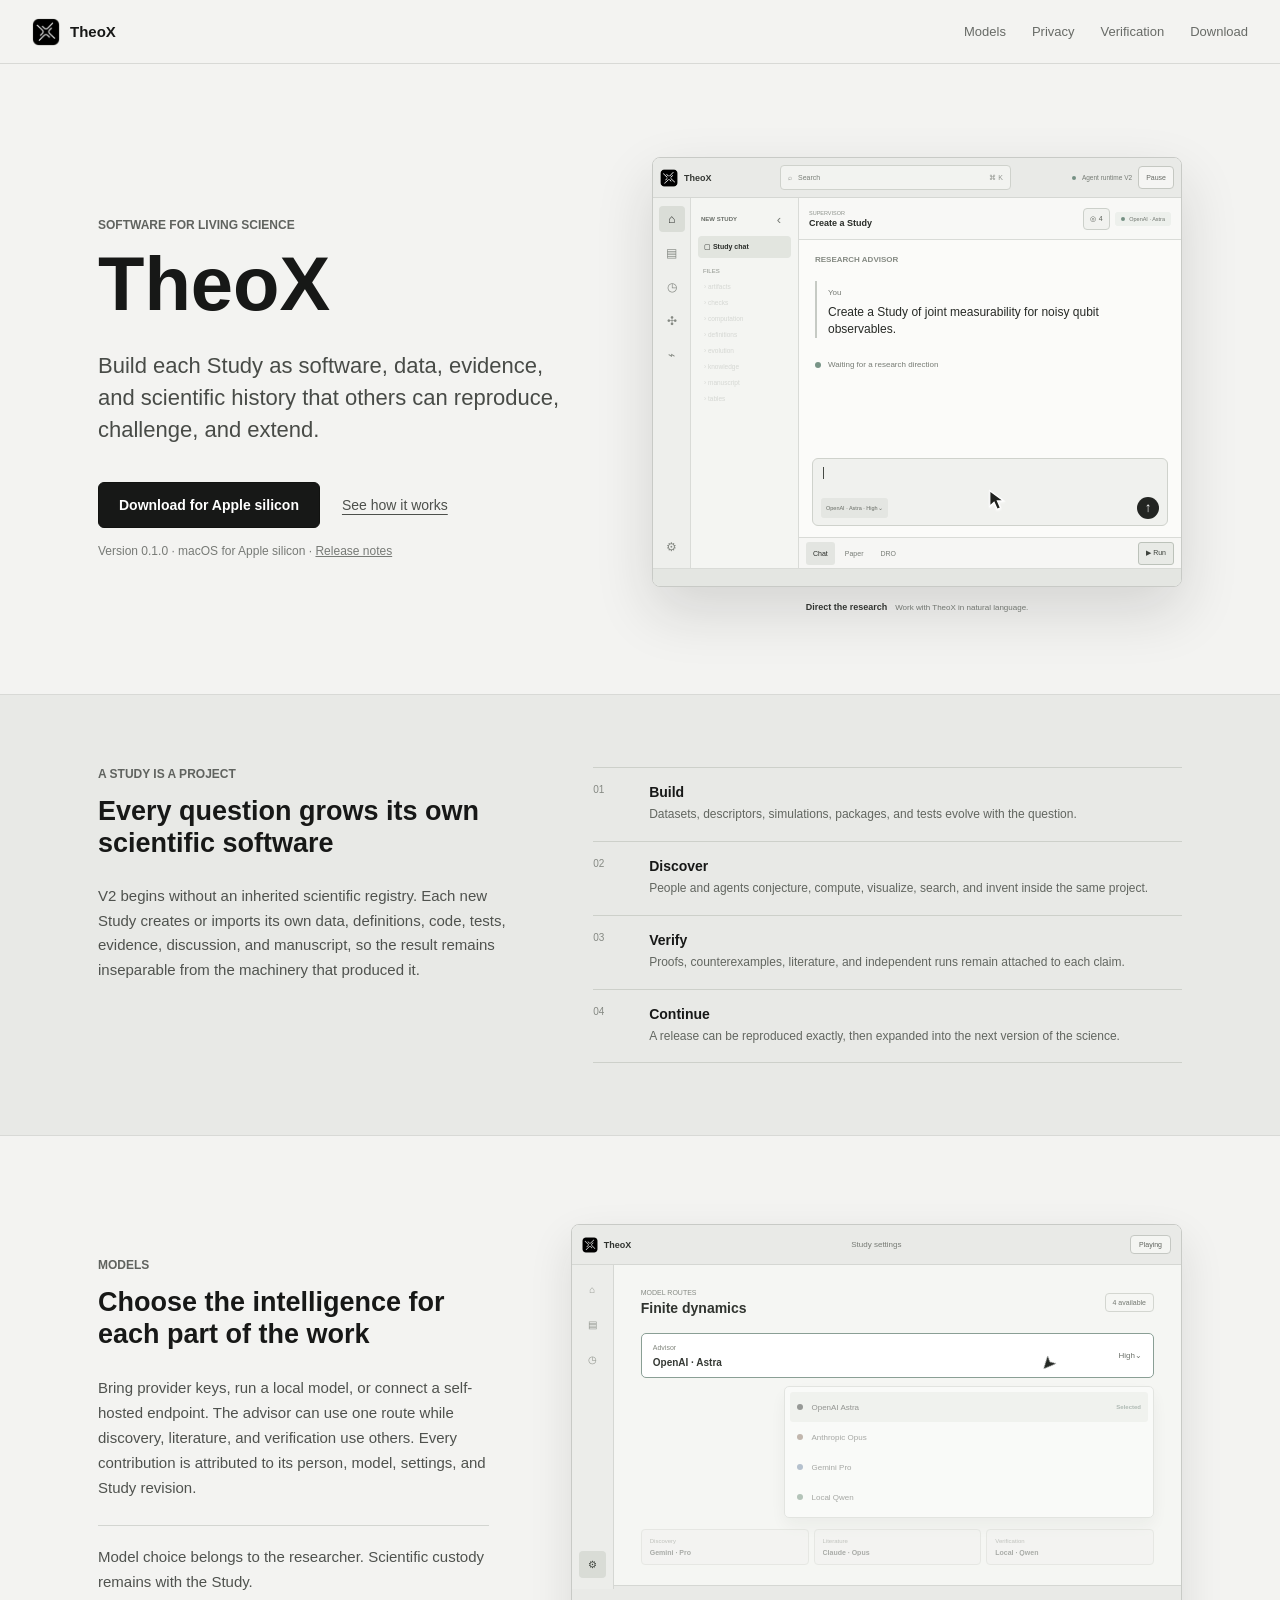
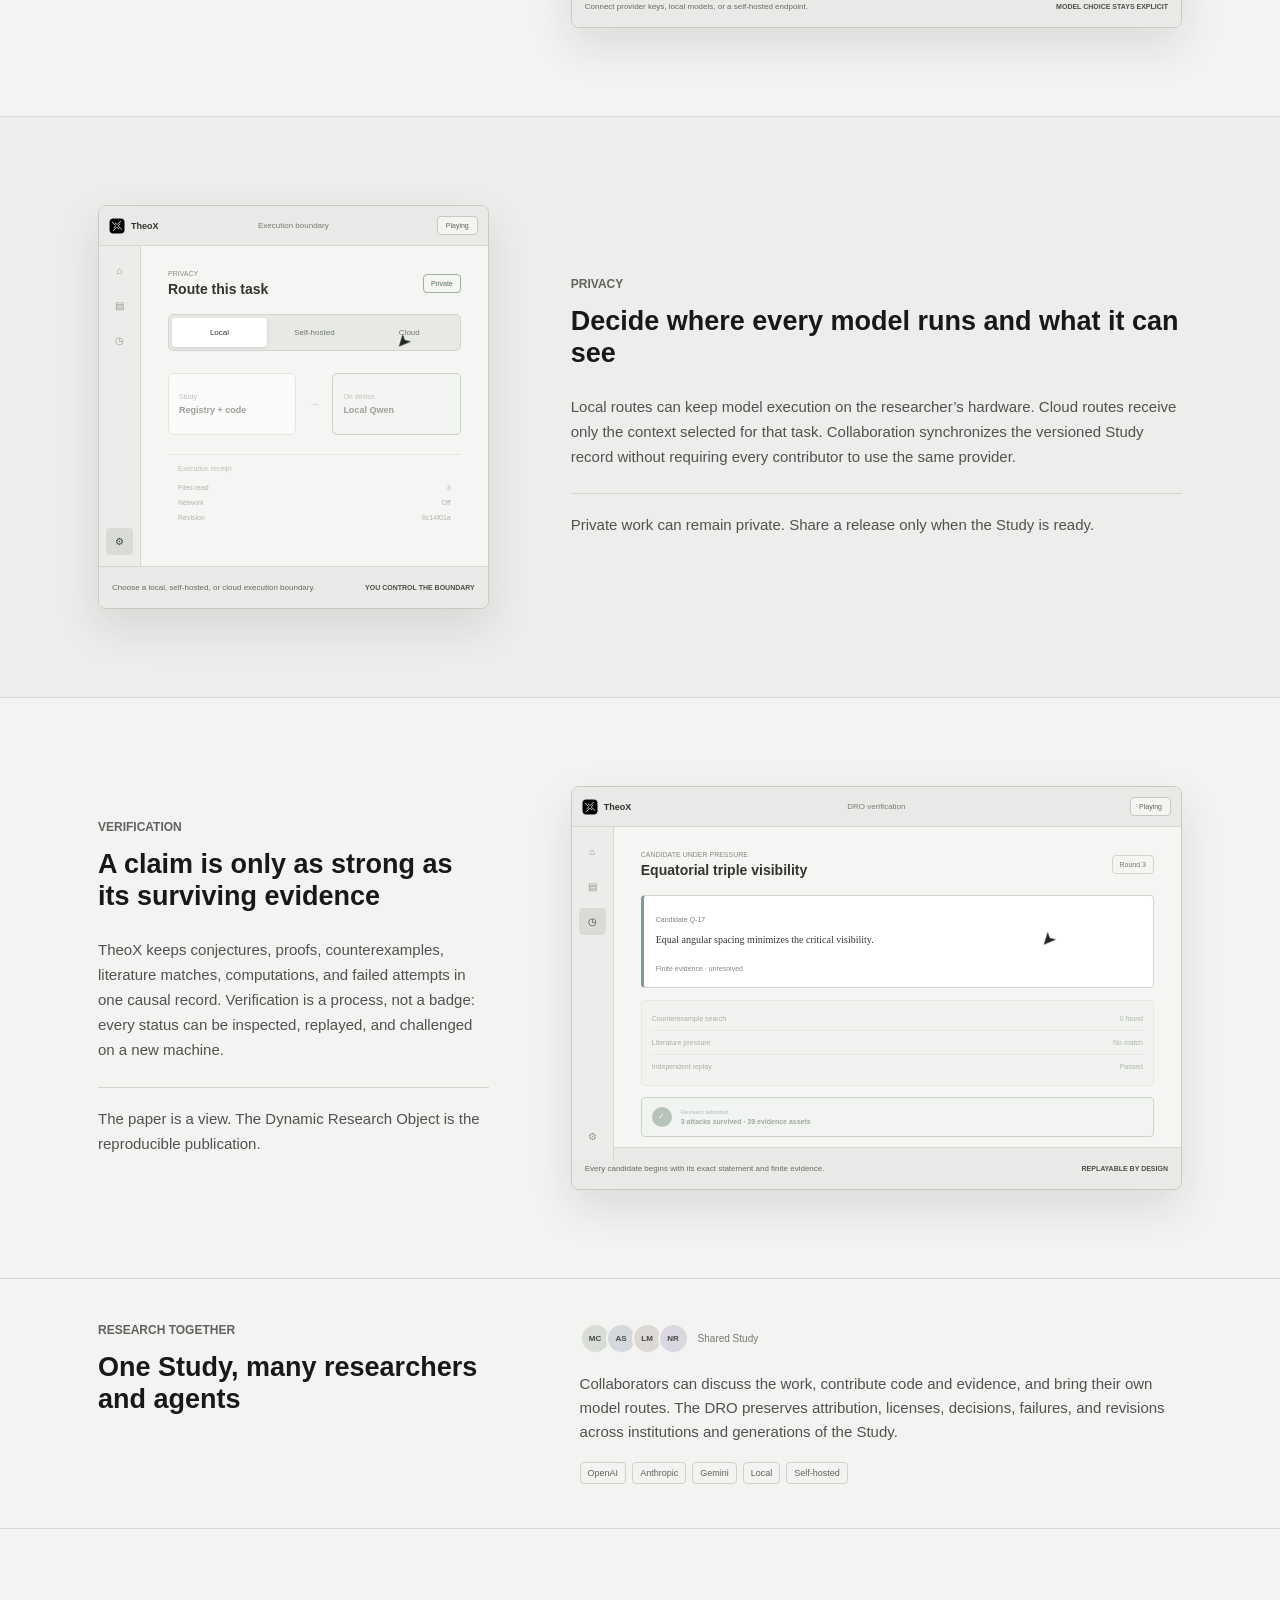
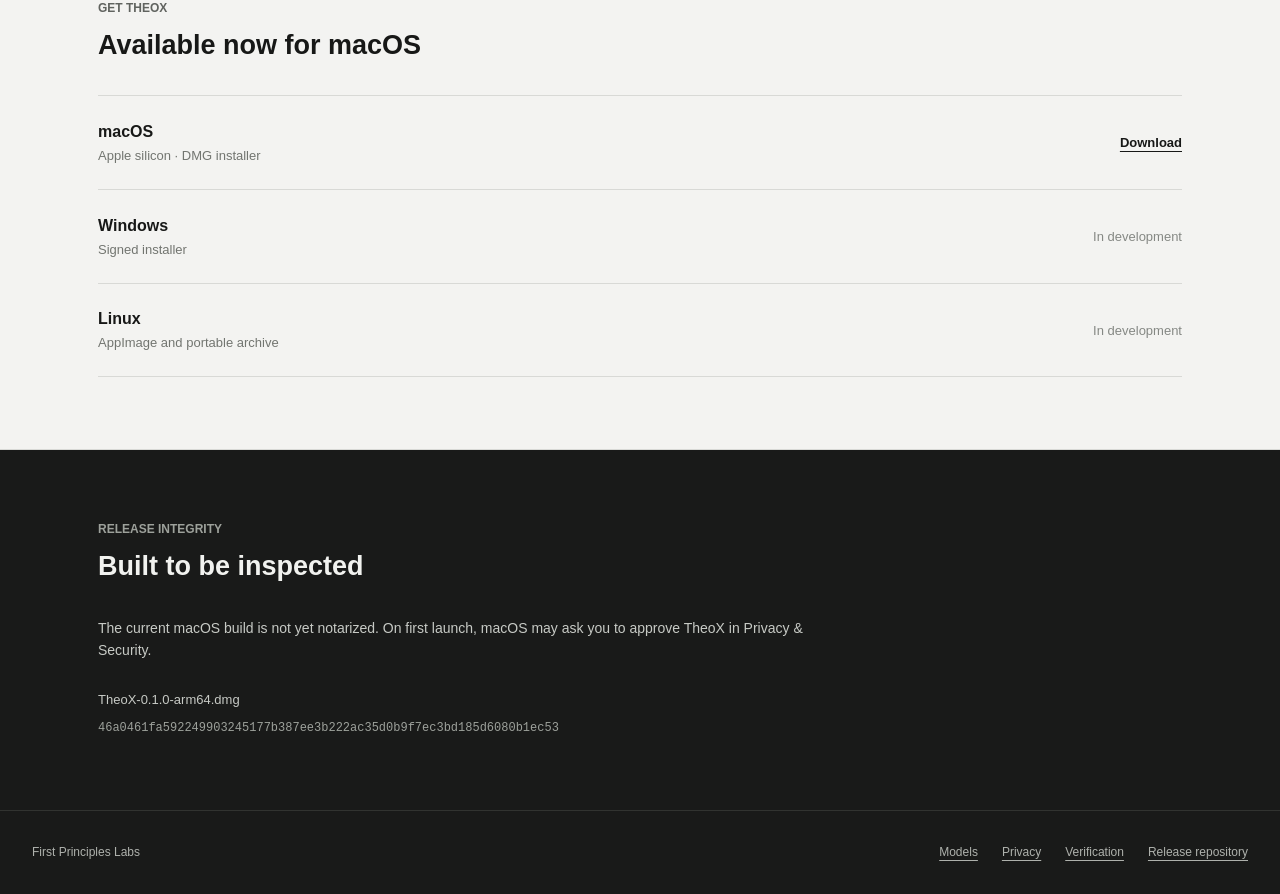
==== commit 1b0d675c: "Ground the product film in qubit compatibility" ====
--- a/index.html
+++ b/index.html
@@ -7,9 +7,9 @@
     <meta name="description" content="TheoX is a collaborative scientific workspace where people and AI build living, reproducible research together.">
     <title>TheoX — First Principles Labs</title>
     <link rel="icon" href="assets/theox-icon.png">
-    <link rel="stylesheet" href="styles.css?v=20261012-5">
-    <script src="home-film.js?v=20261012-5" defer></script>
-    <script src="feature-films.js?v=20261012-4" defer></script>
+    <link rel="stylesheet" href="styles.css?v=20261012-6">
+    <script src="home-film.js?v=20261012-6" defer></script>
+    <script src="feature-films.js?v=20261012-6" defer></script>
   </head>
   <body>
     <header class="site-header">
@@ -80,7 +80,7 @@
                     <p class="film-kicker">Research advisor</p>
                     <div class="film-message">
                       <span>You</span>
-                      <p>Create a Study of how update order changes convergence.</p>
+                      <p>Create a Study of joint measurability for noisy qubit observables.</p>
                     </div>
                     <div class="film-advisor-line"><i></i><span id="home-film-advisor-status">Waiting for a research direction</span></div>
                     <div class="film-composer">
@@ -96,17 +96,17 @@
                     <div class="film-scene-heading"><div><p class="film-kicker">Study construction</p><strong>Building the registry and its software</strong></div><span id="film-build-status">Creating</span></div>
                     <div class="film-build-grid">
                       <ol class="film-build-log">
-                        <li data-film-build-step="0"><i></i><div><strong>Define the objects</strong><small>Registry schema and scientific notation</small></div></li>
-                        <li data-film-build-step="1"><i></i><div><strong>Write the computation package</strong><small>Descriptors, predicates, and known-example tests</small></div></li>
-                        <li data-film-build-step="2"><i></i><div><strong>Generate the first dataset</strong><small>2,048 identified objects · 31 descriptors</small></div></li>
-                        <li data-film-build-step="3"><i></i><div><strong>Render an exploratory plot</strong><small>Source, labels, and execution receipt retained</small></div></li>
+                        <li data-film-build-step="0"><i></i><div><strong>Define the objects</strong><small>Binary qubit POVMs, Bloch vectors, and visibility</small></div></li>
+                        <li data-film-build-step="1"><i></i><div><strong>Write the computation package</strong><small>Compatibility margins and exact benchmark tests</small></div></li>
+                        <li data-film-build-step="2"><i></i><div><strong>Generate the first dataset</strong><small>2,401 parameter points · 18 descriptors</small></div></li>
+                        <li data-film-build-step="3"><i></i><div><strong>Render a visibility plot</strong><small>Axes, source code, and execution receipt retained</small></div></li>
                       </ol>
                       <div class="film-created-files" aria-label="Files created for the Study">
                         <small>Created in this Study</small>
                         <code data-film-created-file="0">tables/registry.csv</code>
-                        <code data-film-created-file="1">computation/descriptors.py</code>
-                        <code data-film-created-file="2">checks/test_known_examples.py</code>
-                        <code data-film-created-file="3">artifacts/update_order_map.png</code>
+                        <code data-film-created-file="1">computation/compatibility.py</code>
+                        <code data-film-created-file="2">checks/test_pauli_benchmarks.py</code>
+                        <code data-film-created-file="3">artifacts/visibility_boundary.png</code>
                       </div>
                     </div>
                   </div>
@@ -114,13 +114,14 @@
                   <div class="home-film-scene" data-home-film-scene="discover">
                     <div class="film-scene-heading"><div><p class="film-kicker">Discovery pressure</p><strong>Search across code and evidence</strong></div><span id="film-search-status">Running</span></div>
                     <div class="film-discovery-grid">
-                      <div class="film-mini-plot" aria-label="Convergence time by condensation height">
-                        <i style="--x: 13%; --y: 18%"></i><i style="--x: 22%; --y: 29%"></i><i style="--x: 34%; --y: 31%"></i><i style="--x: 43%; --y: 45%"></i><i style="--x: 56%; --y: 54%"></i><i style="--x: 65%; --y: 63%"></i><i style="--x: 78%; --y: 74%"></i><i style="--x: 89%; --y: 85%"></i>
-                        <b class="film-axis-y">convergence time</b><b class="film-axis-x">condensation height</b>
+                      <div class="film-mini-plot" aria-label="Critical visibility by Bloch-vector angle">
+                        <i style="--x: 8%; --y: 82%"></i><i style="--x: 20%; --y: 68%"></i><i style="--x: 32%; --y: 50%"></i><i style="--x: 44%; --y: 34%"></i><i style="--x: 50%; --y: 28%"></i><i style="--x: 56%; --y: 34%"></i><i style="--x: 68%; --y: 50%"></i><i style="--x: 80%; --y: 68%"></i><i style="--x: 92%; --y: 82%"></i>
+                        <b class="film-axis-y">critical visibility η*</b><b class="film-axis-x">Bloch-vector angle θ</b>
+                        <small class="film-plot-note">pair benchmark: ‖a+b‖+‖a−b‖ ≤ 2</small>
                       </div>
                       <div class="film-findings">
-                        <article class="film-claim" id="home-film-claim"><small>Surviving claim</small><strong>Update-order compression</strong><span>3 attacks survived</span></article>
-                        <article class="film-refutation"><small>Counterexamples</small><strong>11 weak forms removed</strong></article>
+                        <article class="film-claim" id="home-film-claim"><small>Unresolved candidate</small><strong>Equatorial triple visibility minimum</strong><span>3 bounded attacks survived</span></article>
+                        <article class="film-refutation"><small>Counterexamples</small><strong>11 overstrong variants removed</strong></article>
                       </div>
                     </div>
                     <div class="film-dro-target" id="home-film-dro-target"><span>DRO evidence record</span><strong id="home-film-evidence-count">38 assets</strong></div>
@@ -131,7 +132,7 @@
                     <ol class="film-lineage">
                       <li><span>01</span><div><strong>Study created</strong><small>Registry, definitions, and computation package</small></div></li>
                       <li><span>02</span><div><strong>Pressure changed the claim</strong><small>11 counterexamples retained for future searches</small></div></li>
-                      <li class="current"><span>03</span><div><strong>New evidence admitted</strong><small>Update-order compression · complete provenance</small></div></li>
+                      <li class="current"><span>03</span><div><strong>New evidence admitted</strong><small>Triple-visibility candidate · status unresolved</small></div></li>
                     </ol>
                   </div>
 
@@ -148,27 +149,27 @@
                       <div class="film-collab-stream">
                       <article class="film-collab-event" data-film-room-step="0">
                         <span class="film-person maya">MC</span>
-                        <div><strong>Maya Chen <em>Gemini Pro</em></strong><p><b>@Arturo</b> The entropy split survives independently.</p><small>Agent attached replication receipt 79b2e663.</small></div>
+                        <div><strong>Maya Chen <em>Gemini Pro</em></strong><p><b>@Arturo</b> The trine threshold reproduced independently.</p><small>Agent attached replication receipt 79b2e663.</small></div>
                       </article>
                       <article class="film-collab-event" data-film-room-step="1">
                         <span class="film-person arturo">AS</span>
-                        <div><strong>Arturo Silva <em>Claude Opus</em></strong><p><b>@Maya</b> A nearby theorem excludes our family.</p><small>Agent linked the source; novelty remains open.</small></div>
+                        <div><strong>Arturo Silva <em>Claude Opus</em></strong><p><b>@Maya</b> The binary criterion does not settle triples.</p><small>Agent linked the source; novelty remains open.</small></div>
                       </article>
                       <article class="film-collab-event" data-film-room-step="2">
                         <span class="film-person leila">LM</span>
-                        <div><strong>Leila Morgan <em>OpenAI Astra</em></strong><p><b>@Noor</b> Can your local runner test the exception?</p><small>Agent shared code, logs, and 312 new rows.</small></div>
+                        <div><strong>Leila Morgan <em>OpenAI Astra</em></strong><p><b>@Noor</b> Can your local runner test asymmetric noise?</p><small>Agent shared code, logs, and 312 new samples.</small></div>
                       </article>
                       <article class="film-collab-event" data-film-room-step="3">
                         <span class="film-person noor">NR</span>
-                        <div><strong>Noor Rahman <em>Local Qwen</em></strong><p><b>@Leila</b> Reproduced. No failure through 50,000 states.</p><small>Local agent admitted the signed computation receipt.</small></div>
+                        <div><strong>Noor Rahman <em>Local Qwen</em></strong><p><b>@Leila</b> Reproduced. No failure in 50,000 samples.</p><small>Local agent admitted the signed computation receipt.</small></div>
                       </article>
                       </div>
                     </div>
                     <div class="film-team-view" data-film-team-view="thread">
                       <div class="film-shared-thread">
-                        <article class="film-thread-event" data-film-thread-step="0"><span class="film-person maya">MC</span><div><strong>Maya</strong><p>The entropy separation reproduced.</p><small>Gemini agent · replication attached</small></div></article>
-                        <article class="film-thread-event" data-film-thread-step="1"><span class="film-person arturo">AS</span><div><strong>Arturo</strong><p>The related theorem does not subsume it.</p><small>Claude agent · literature source linked</small></div></article>
-                        <article class="film-thread-event" data-film-thread-step="2"><span class="film-person noor">NR</span><div><strong>Noor</strong><p>Local replay agrees. Admit this round?</p><small>Qwen agent · computation receipt ready</small></div></article>
+                        <article class="film-thread-event" data-film-thread-step="0"><span class="film-person maya">MC</span><div><strong>Maya</strong><p>The trine benchmark reproduced.</p><small>Gemini agent · replication attached</small></div></article>
+                        <article class="film-thread-event" data-film-thread-step="1"><span class="film-person arturo">AS</span><div><strong>Arturo</strong><p>The pairwise theorem does not subsume it.</p><small>Claude agent · literature source linked</small></div></article>
+                        <article class="film-thread-event" data-film-thread-step="2"><span class="film-person noor">NR</span><div><strong>Noor</strong><p>Local replay agrees. Keep it unresolved?</p><small>Qwen agent · computation receipt ready</small></div></article>
                       </div>
                     </div>
                   </div>
@@ -177,17 +178,17 @@
                     <div class="film-paper-split">
                       <section class="film-paper-source">
                         <header><strong>paper.tex</strong><span>Compiled</span><button type="button">Revise</button><button id="home-film-compile" type="button">Compile</button></header>
-                        <pre>\section{Emerging structure}
-Let $f$ be monotone.
+                        <pre>\section{Candidate geometry}
+Let $M_i^\pm=(I\pm\eta\,\mathbf n_i\cdot\boldsymbol\sigma)/2$.
 
 \begin{conjecture}
-Sweep complexity is bounded by
-the condensation height of $f$.
+Equal angular spacing minimizes the
+critical joint-measurability visibility.
 \end{conjecture}</pre>
                       </section>
                       <section class="film-paper-preview">
                         <header><strong>Compiled preview</strong><span>‹</span><small>Page 1 of 5</small><span>›</span><span>−</span><span>+</span><span>↗</span></header>
-                        <div class="film-paper-page"><small>COMPILED RESEARCH NOTE</small><strong>Update-Order Compression</strong><p><b>Conjecture 1.</b> Sweep complexity is bounded by the condensation height of <i>f</i>.</p></div>
+                        <div class="film-paper-page"><small>COMPILED RESEARCH NOTE</small><strong>Equatorial Qubit Compatibility</strong><p><b>Candidate 1.</b> Among triples of equatorial directions, equal angular spacing minimizes the critical joint-measurability visibility.</p></div>
                       </section>
                     </div>
                   </div>
@@ -305,8 +306,8 @@
           <div class="feature-stage">
             <aside class="feature-rail" aria-hidden="true"><b>⌂</b><b>▤</b><b class="active">◷</b><b>⚙</b></aside>
             <div class="feature-panel verify-panel">
-              <div class="feature-heading"><div><small>Claim under pressure</small><strong>Update-order compression</strong></div><span>Round 3</span></div>
-              <article class="claim-record feature-step" data-feature-step="0" data-caption="Every candidate begins with its exact statement and finite evidence."><small>Conjecture C-17</small><p>Sweep complexity is bounded by condensation height.</p><span>Finite evidence · unresolved</span></article>
+              <div class="feature-heading"><div><small>Candidate under pressure</small><strong>Equatorial triple visibility</strong></div><span>Round 3</span></div>
+              <article class="claim-record feature-step" data-feature-step="0" data-caption="Every candidate begins with its exact statement and finite evidence."><small>Candidate Q-17</small><p>Equal angular spacing minimizes the critical visibility.</p><span>Finite evidence · unresolved</span></article>
               <div class="pressure-list feature-step" data-feature-step="1" data-caption="Independent attacks search for counterexamples, proofs, and prior literature.">
                 <span><b>Counterexample search</b><em>0 found</em></span>
                 <span><b>Literature pressure</b><em>No match</em></span>
--- a/styles.css
+++ b/styles.css
@@ -211,6 +211,7 @@
 .film-mini-plot .film-axis-x, .film-mini-plot .film-axis-y { position: absolute; color: #858a83; font-size: 5.5px; font-weight: 500; letter-spacing: 0; }
 .film-mini-plot .film-axis-x { right: 0; bottom: -13px; }
 .film-mini-plot .film-axis-y { top: 0; left: -10px; transform: translate(-100%, 0) rotate(-90deg); transform-origin: right top; white-space: nowrap; }
+.film-mini-plot .film-plot-note { position: absolute; top: 4px; right: 4px; color: #6f766f; font-size: 5px; }
 
 .film-build-grid { display: grid; grid-template-columns: 1.1fr .9fr; gap: 12px; margin-top: 11px; }
 .film-build-log { margin: 0; padding: 0; list-style: none; }
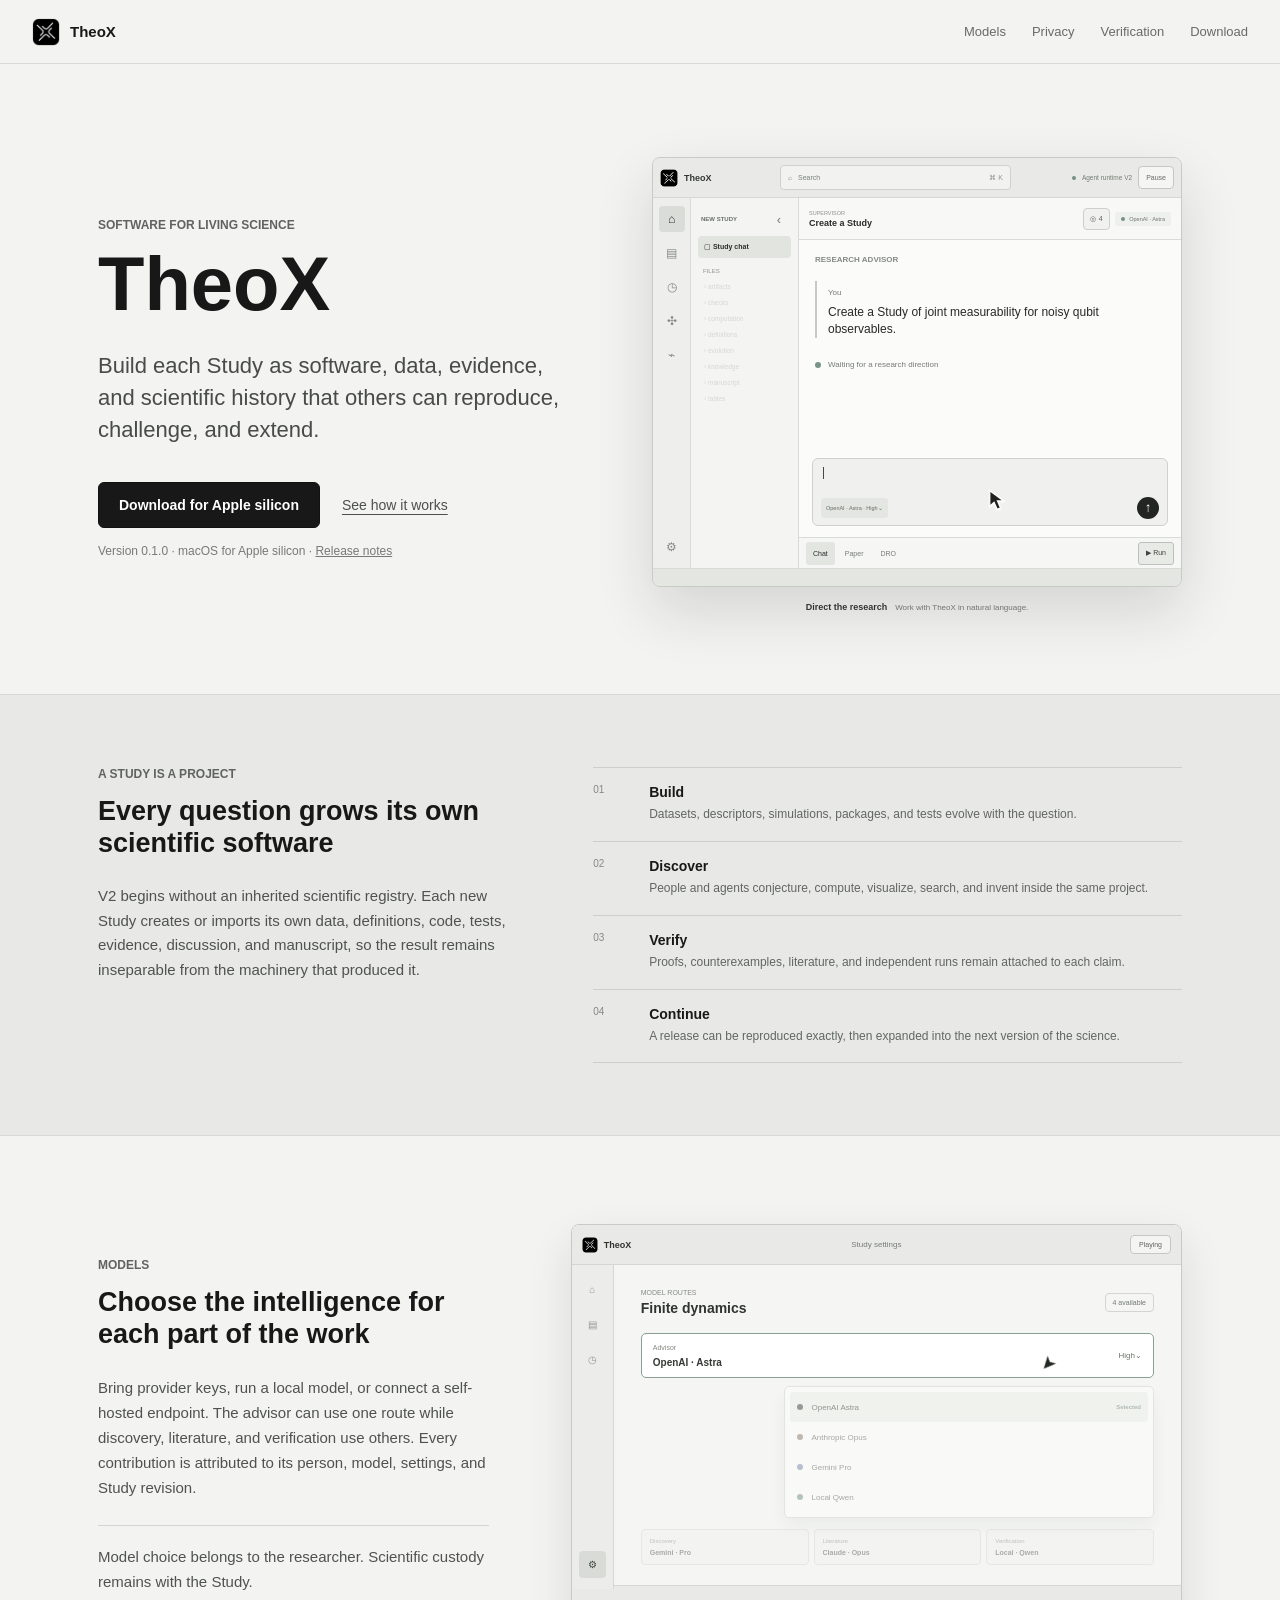
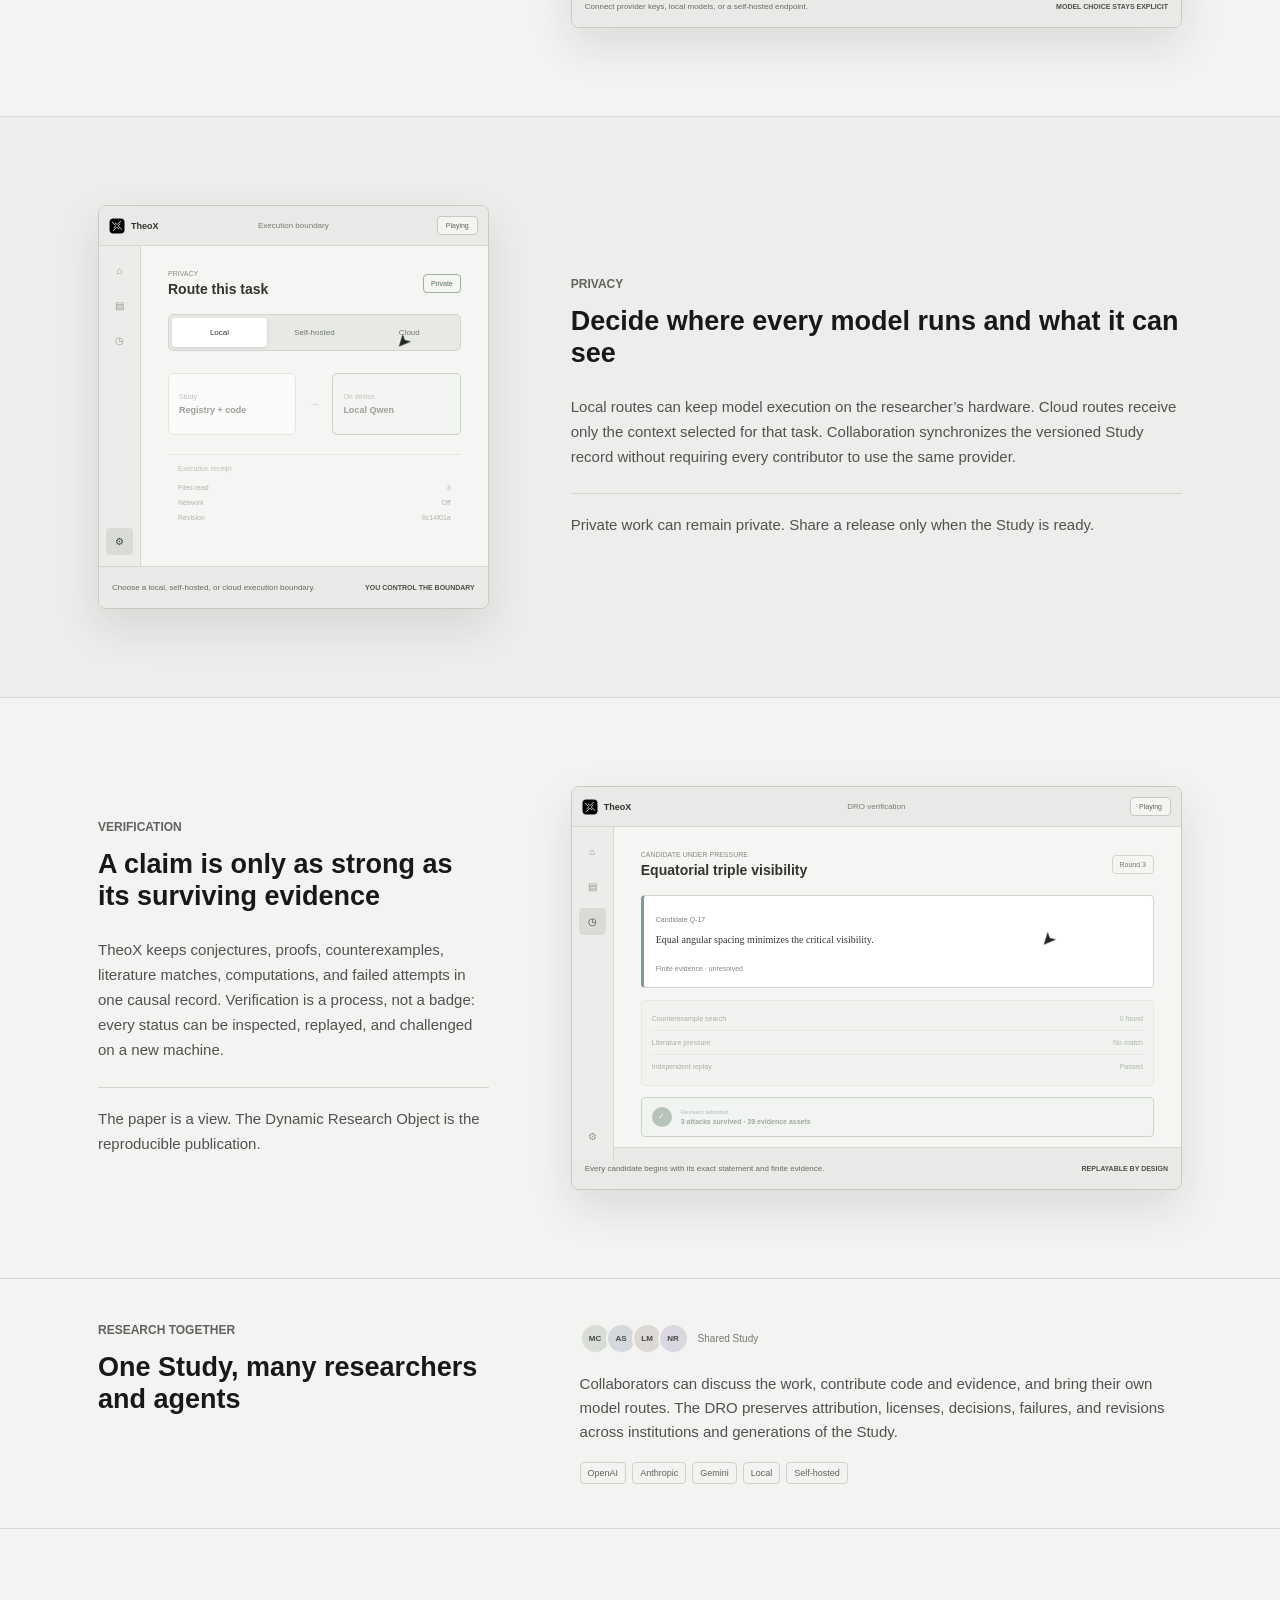
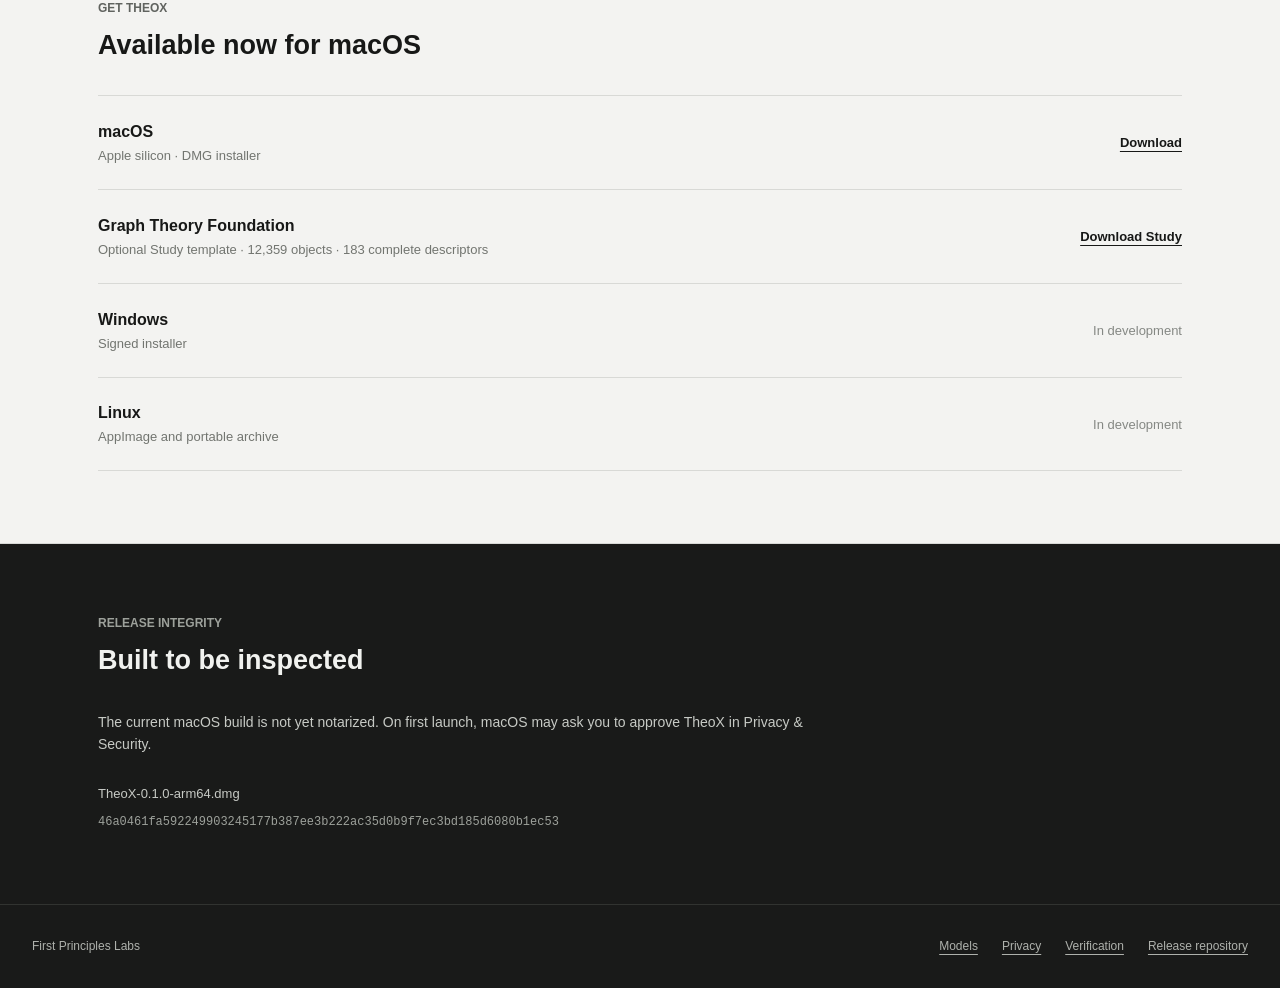
==== commit 76f91f98: "Publish graph theory Study template" ====
--- a/index.html
+++ b/index.html
@@ -349,6 +349,13 @@
           </div>
           <a href="https://github.com/FirstPrinciplesLabs/theox-downloads/releases/download/v0.1.0-preview.1/TheoX-0.1.0-arm64.dmg">Download</a>
         </div>
+        <div class="platform-row available">
+          <div>
+            <h3>Graph Theory Foundation</h3>
+            <p>Optional Study template · 12,359 objects · 183 complete descriptors</p>
+          </div>
+          <a href="study-library/packages/graph-theory-foundation-1.0.0.theox-study.json" download>Download Study</a>
+        </div>
         <div class="platform-row">
           <div>
             <h3>Windows</h3>
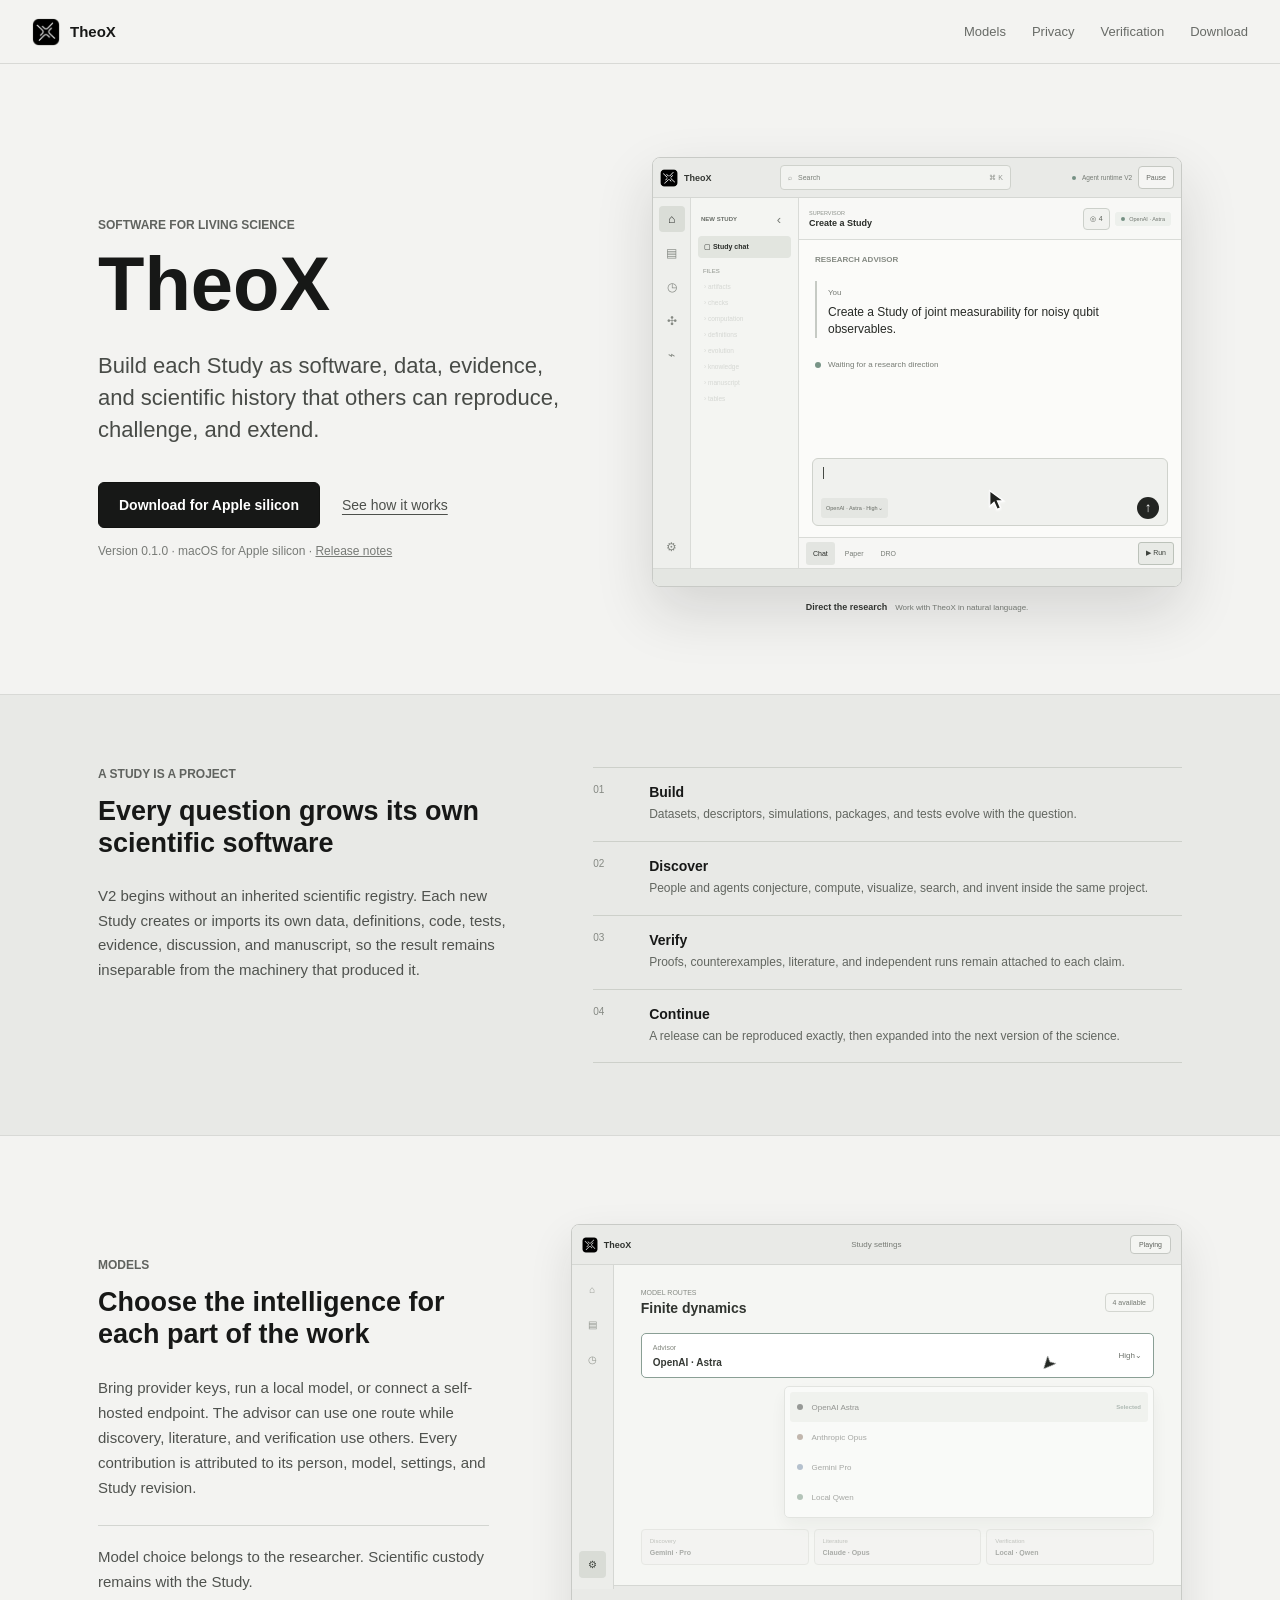
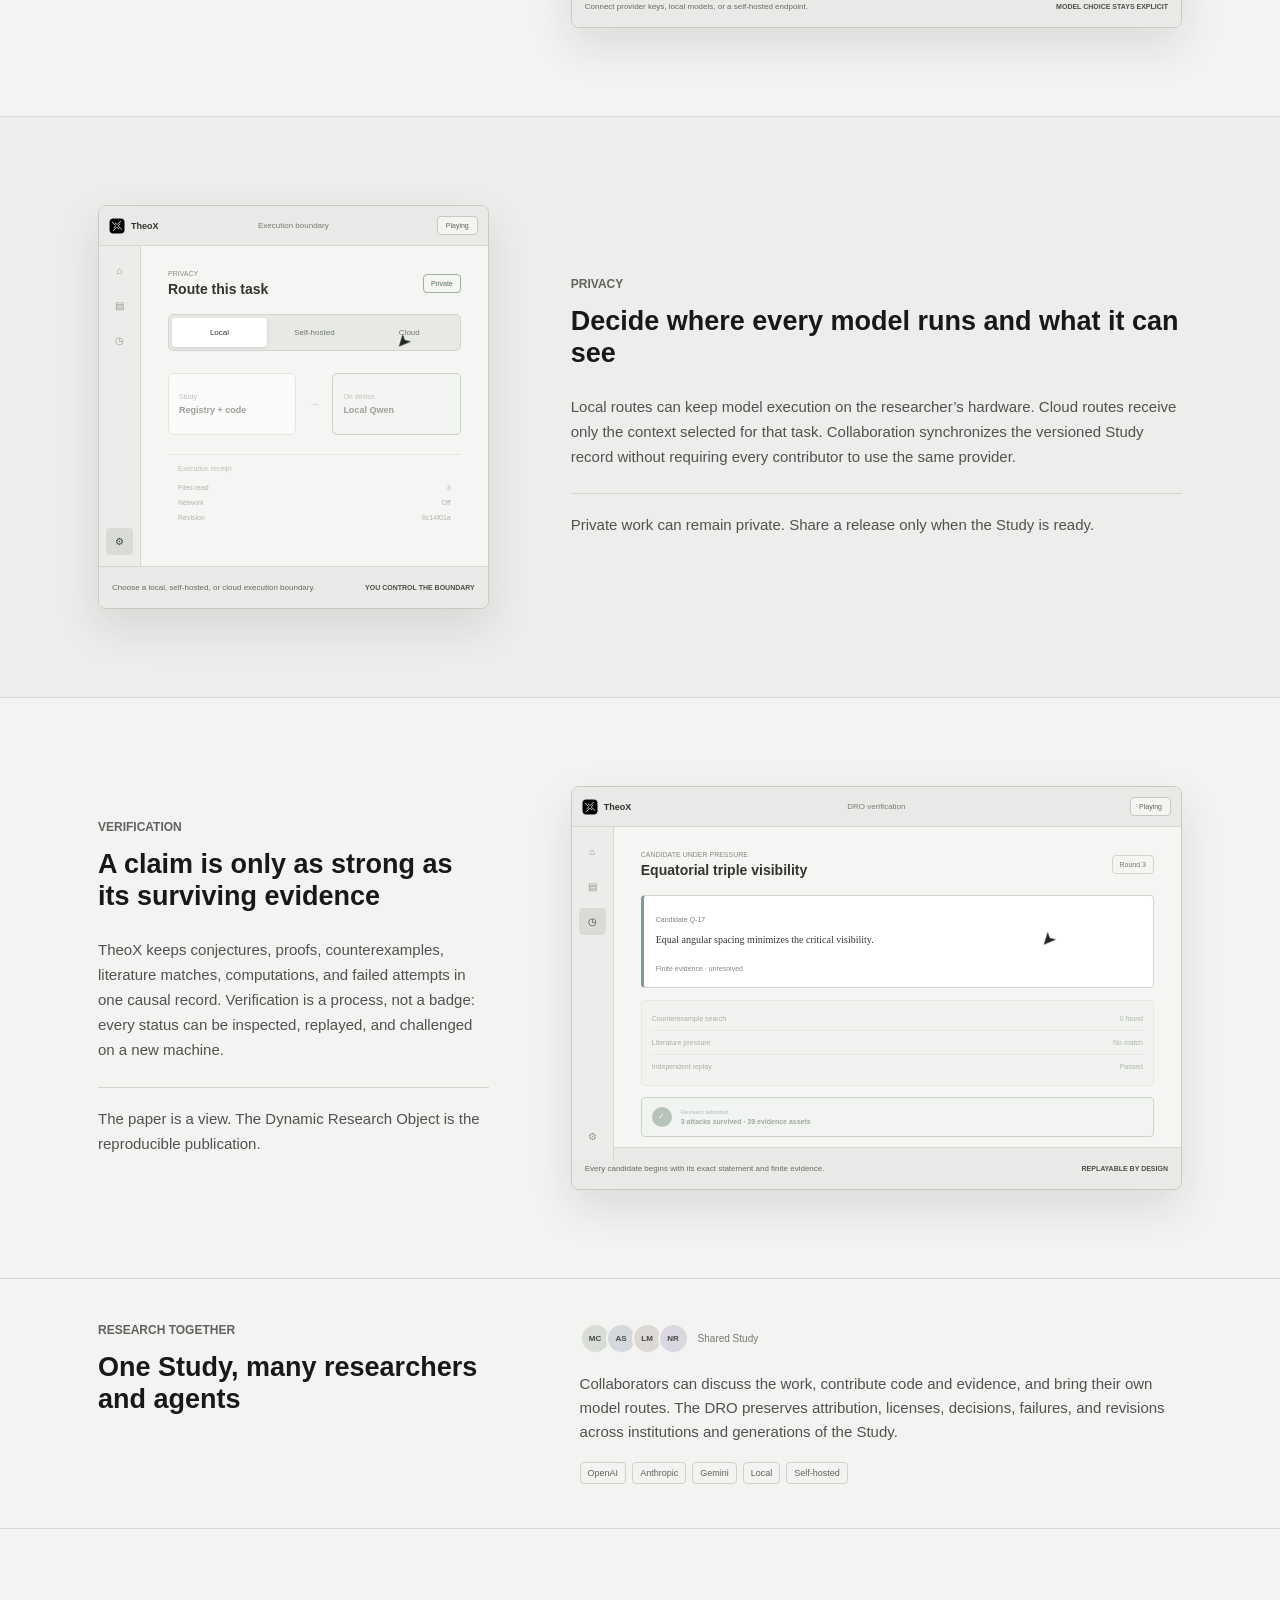
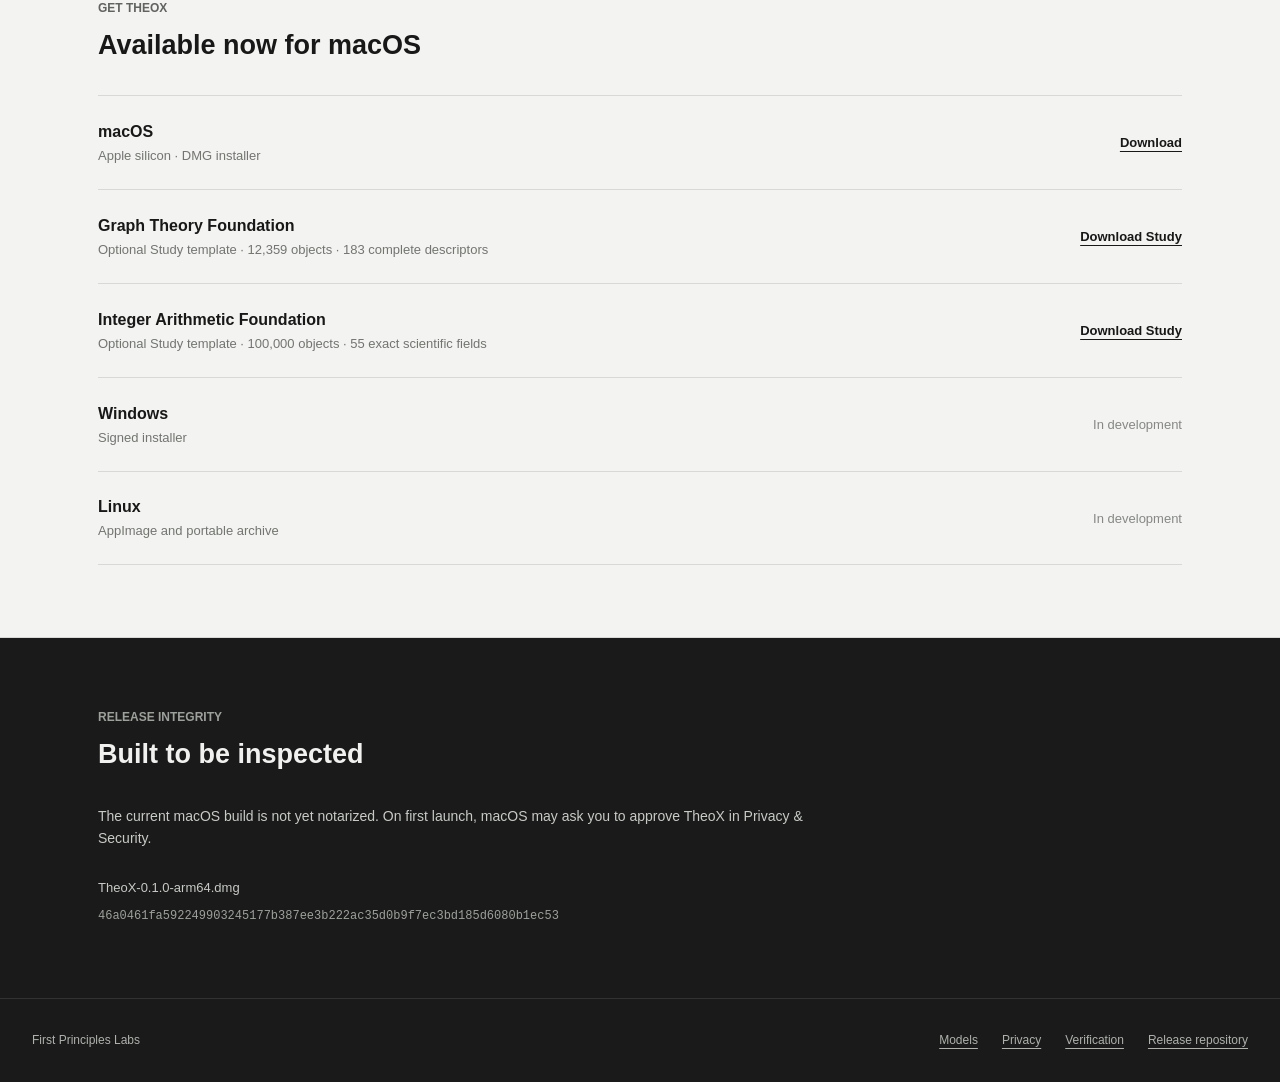
==== commit 4f85660c: "Publish integer arithmetic Study foundation" ====
--- a/index.html
+++ b/index.html
@@ -356,6 +356,13 @@
           </div>
           <a href="study-library/packages/graph-theory-foundation-1.0.0.theox-study.json" download>Download Study</a>
         </div>
+        <div class="platform-row available">
+          <div>
+            <h3>Integer Arithmetic Foundation</h3>
+            <p>Optional Study template · 100,000 objects · 55 exact scientific fields</p>
+          </div>
+          <a href="study-library/packages/integer-arithmetic-foundation-1.0.0.theox-study.json" download>Download Study</a>
+        </div>
         <div class="platform-row">
           <div>
             <h3>Windows</h3>
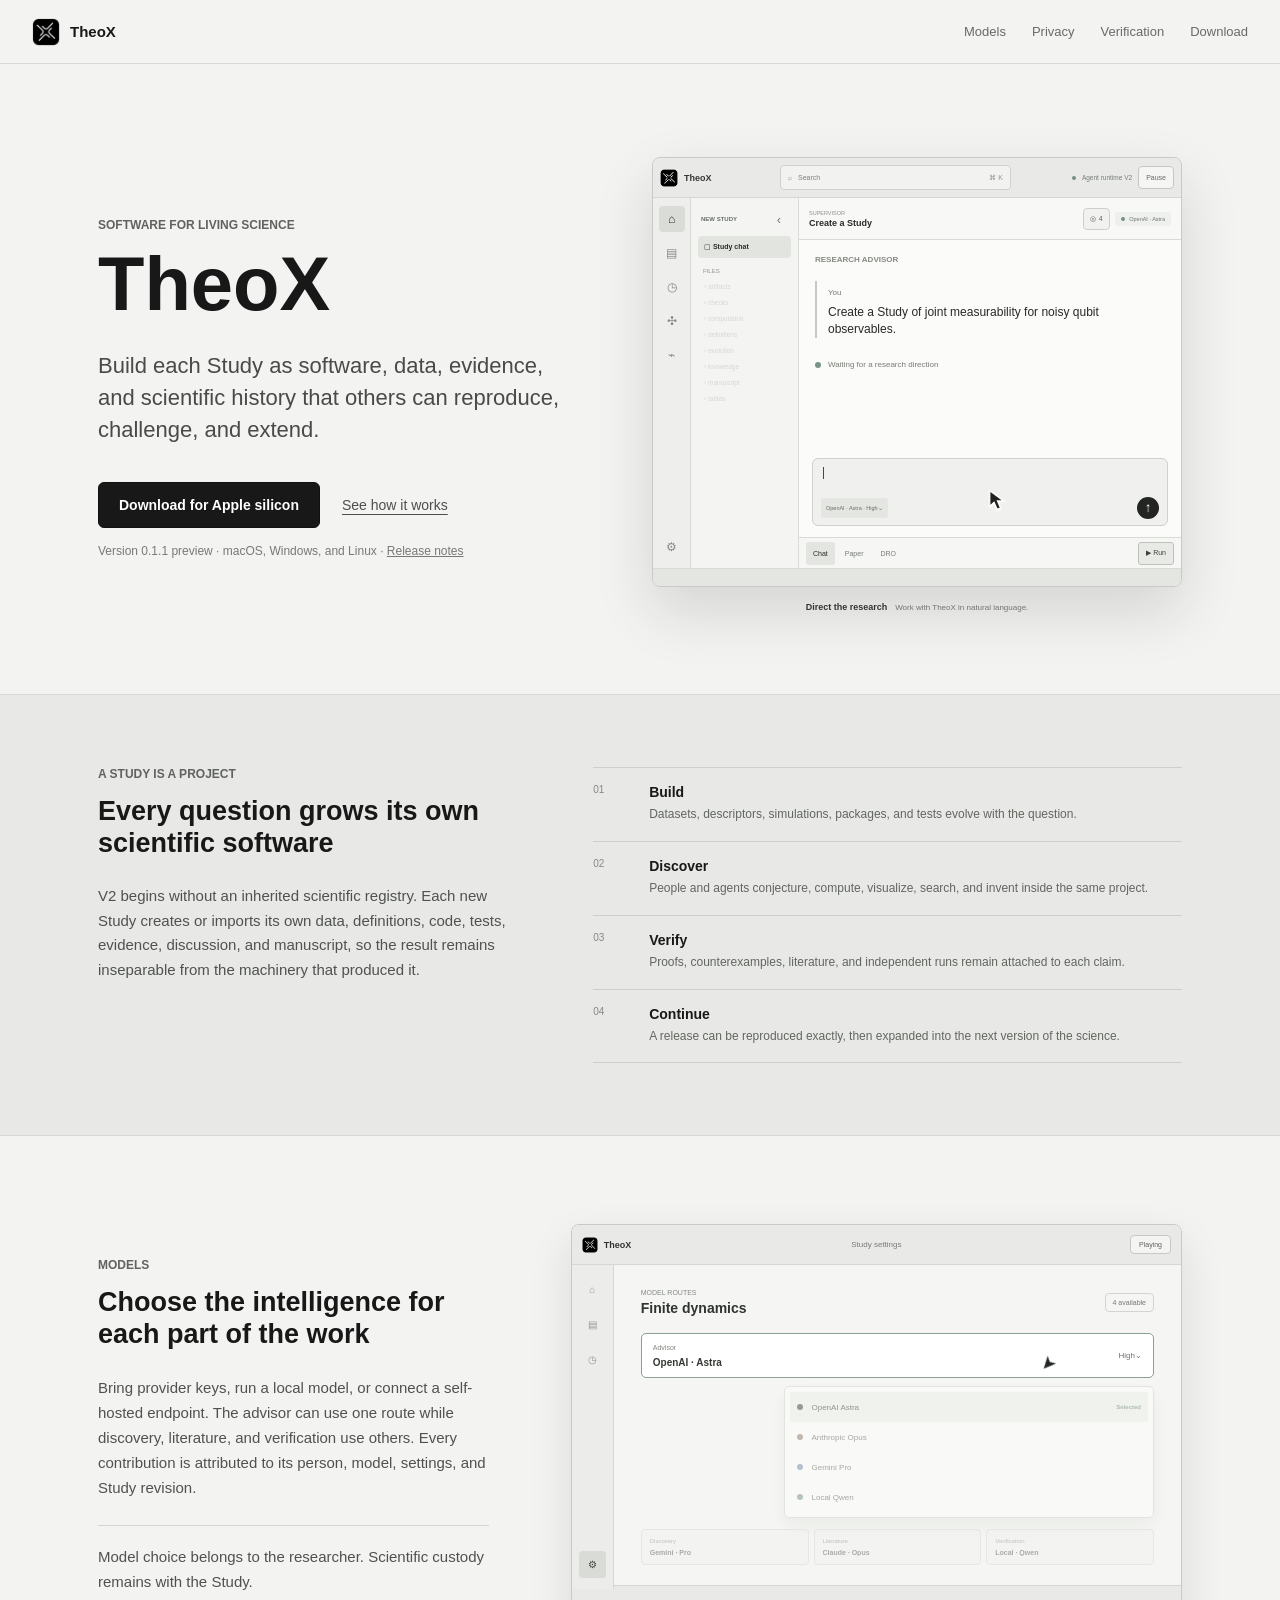
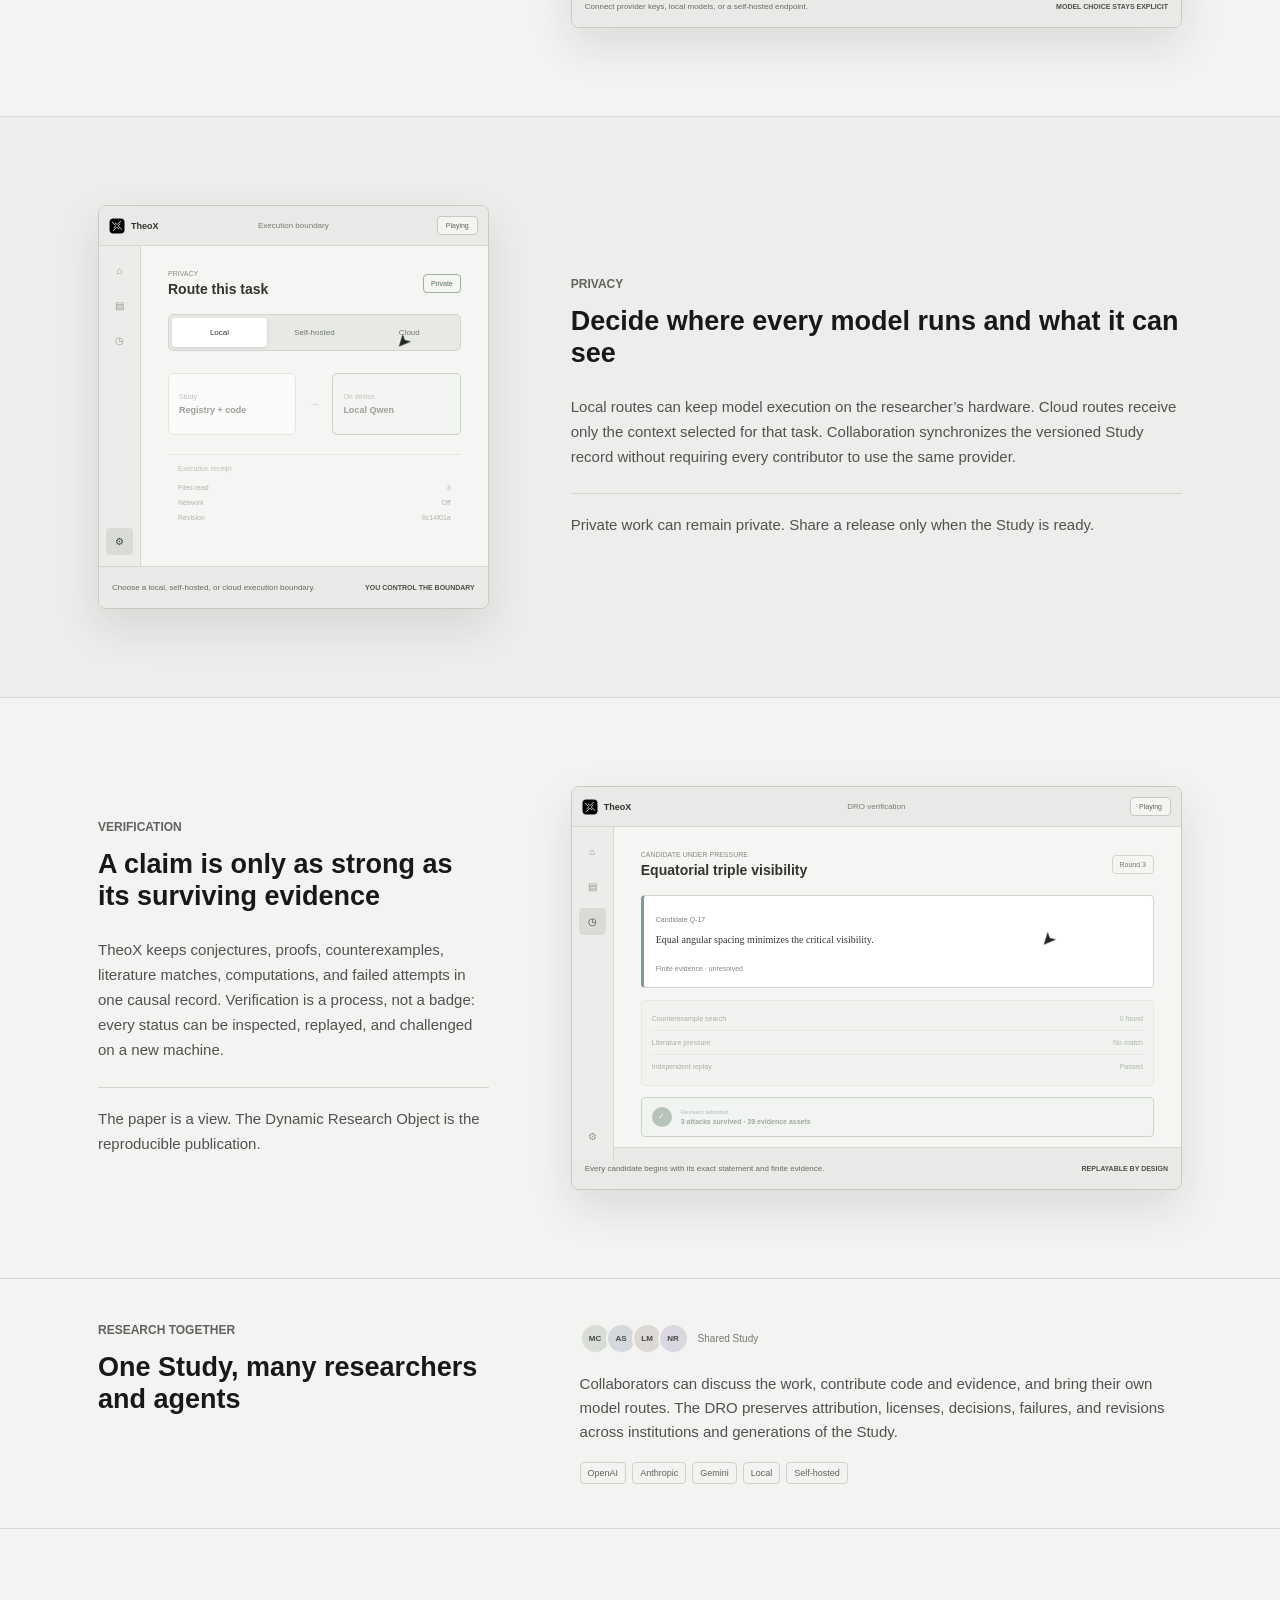
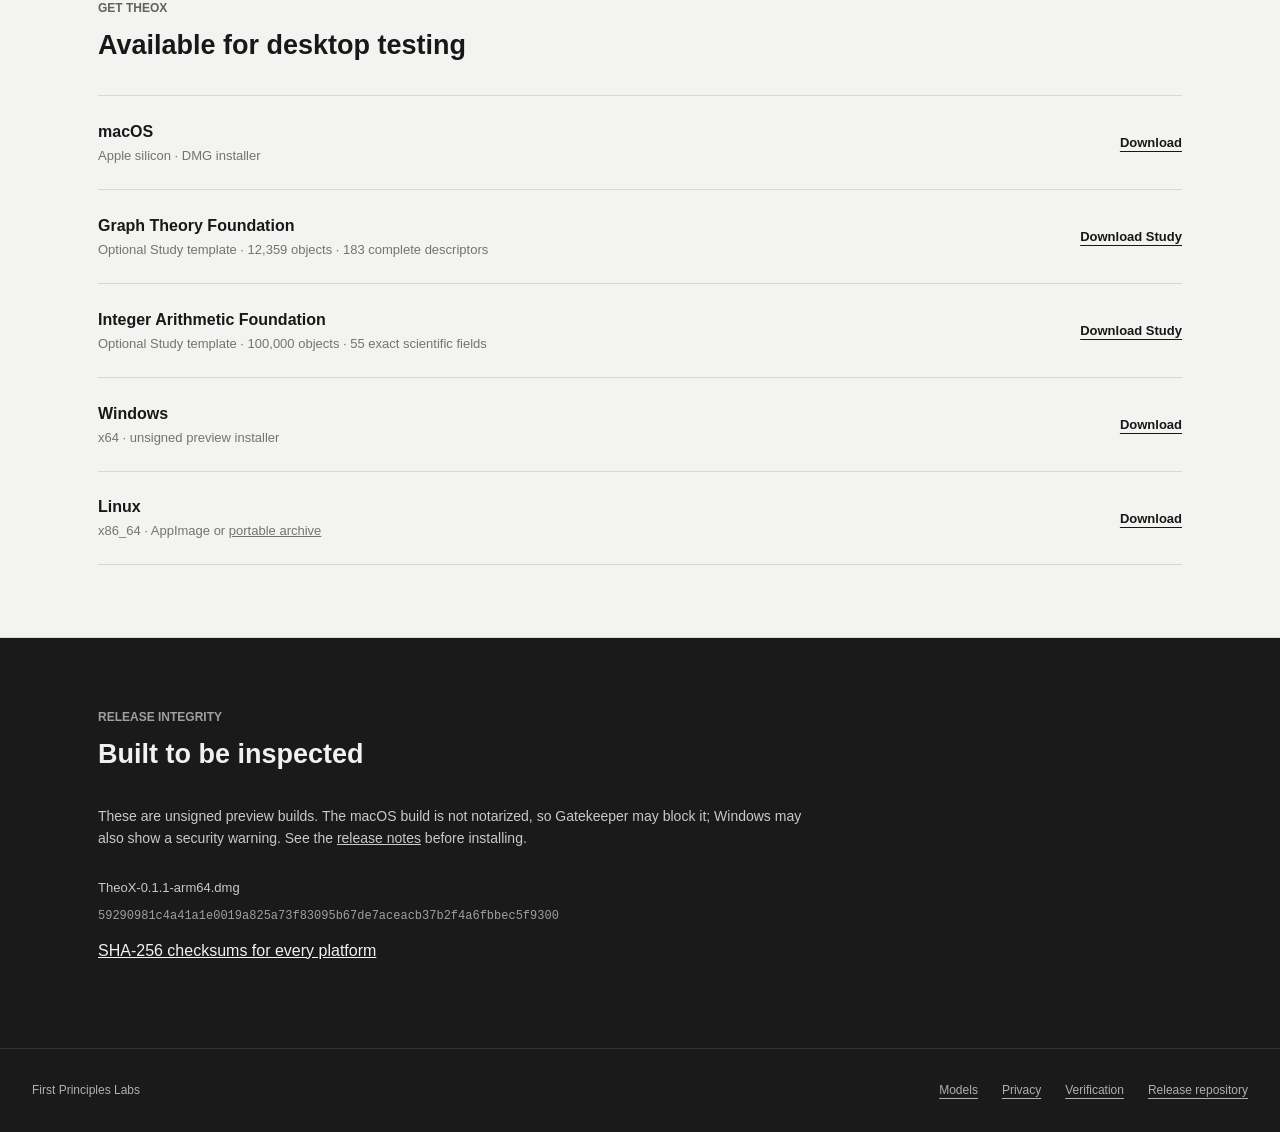
==== commit 6519194e: "Publish TheoX 0.1.1 preview downloads" ====
--- a/index.html
+++ b/index.html
@@ -32,12 +32,12 @@
           <h1 id="hero-title">TheoX</h1>
           <p class="lede">Build each Study as software, data, evidence, and scientific history that others can reproduce, challenge, and extend.</p>
           <div class="hero-actions">
-            <a class="primary-action" href="https://github.com/FirstPrinciplesLabs/theox-downloads/releases/download/v0.1.0-preview.1/TheoX-0.1.0-arm64.dmg">
+            <a class="primary-action" href="https://github.com/FirstPrinciplesLabs/theox-downloads/releases/download/v0.1.1-preview.1/TheoX-0.1.1-arm64.dmg">
               Download for Apple silicon
             </a>
             <a class="text-action" href="#models">See how it works</a>
           </div>
-          <p class="release-line">Version 0.1.0 · macOS for Apple silicon · <a href="https://github.com/FirstPrinciplesLabs/theox-downloads/releases/tag/v0.1.0-preview.1">Release notes</a></p>
+          <p class="release-line">Version 0.1.1 preview · macOS, Windows, and Linux · <a href="https://github.com/FirstPrinciplesLabs/theox-downloads/releases/tag/v0.1.1-preview.1">Release notes</a></p>
         </div>
         <div class="home-film" id="product" aria-label="TheoX research workflow film">
           <div class="home-film-window" id="home-film-window">
@@ -340,14 +340,14 @@
       <section class="availability" id="downloads" aria-labelledby="availability-title">
         <div class="section-heading">
           <p class="section-label">Get TheoX</p>
-          <h2 id="availability-title">Available now for macOS</h2>
+          <h2 id="availability-title">Available for desktop testing</h2>
         </div>
         <div class="platform-row available">
           <div>
             <h3>macOS</h3>
             <p>Apple silicon · DMG installer</p>
           </div>
-          <a href="https://github.com/FirstPrinciplesLabs/theox-downloads/releases/download/v0.1.0-preview.1/TheoX-0.1.0-arm64.dmg">Download</a>
+          <a href="https://github.com/FirstPrinciplesLabs/theox-downloads/releases/download/v0.1.1-preview.1/TheoX-0.1.1-arm64.dmg">Download</a>
         </div>
         <div class="platform-row available">
           <div>
@@ -363,19 +363,19 @@
           </div>
           <a href="study-library/packages/integer-arithmetic-foundation-1.0.0.theox-study.json" download>Download Study</a>
         </div>
-        <div class="platform-row">
+        <div class="platform-row available">
           <div>
             <h3>Windows</h3>
-            <p>Signed installer</p>
-          </div>
-          <span>In development</span>
-        </div>
-        <div class="platform-row">
+            <p>x64 · unsigned preview installer</p>
+          </div>
+          <a href="https://github.com/FirstPrinciplesLabs/theox-downloads/releases/download/v0.1.1-preview.1/TheoX-0.1.1-x64.exe">Download</a>
+        </div>
+        <div class="platform-row available">
           <div>
             <h3>Linux</h3>
-            <p>AppImage and portable archive</p>
-          </div>
-          <span>In development</span>
+            <p>x86_64 · AppImage or <a href="https://github.com/FirstPrinciplesLabs/theox-downloads/releases/download/v0.1.1-preview.1/TheoX-0.1.1-x64.tar.gz">portable archive</a></p>
+          </div>
+          <a href="https://github.com/FirstPrinciplesLabs/theox-downloads/releases/download/v0.1.1-preview.1/TheoX-0.1.1-x86_64.AppImage">Download</a>
         </div>
       </section>
 
@@ -384,9 +384,10 @@
           <p class="section-label">Release integrity</p>
           <h2 id="integrity-title">Built to be inspected</h2>
         </div>
-        <p class="install-note">The current macOS build is not yet notarized. On first launch, macOS may ask you to approve TheoX in Privacy &amp; Security.</p>
-        <p class="filename">TheoX-0.1.0-arm64.dmg</p>
-        <code>46a0461fa592249903245177b387ee3b222ac35d0b9f7ec3bd185d6080b1ec53</code>
+        <p class="install-note">These are unsigned preview builds. The macOS build is not notarized, so Gatekeeper may block it; Windows may also show a security warning. See the <a href="https://github.com/FirstPrinciplesLabs/theox-downloads/releases/tag/v0.1.1-preview.1">release notes</a> before installing.</p>
+        <p class="filename">TheoX-0.1.1-arm64.dmg</p>
+        <code>59290981c4a41a1e0019a825a73f83095b67de7aceacb37b2f4a6fbbec5f9300</code>
+        <p><a href="https://github.com/FirstPrinciplesLabs/theox-downloads/releases/download/v0.1.1-preview.1/SHA256SUMS">SHA-256 checksums for every platform</a></p>
       </section>
     </main>
 
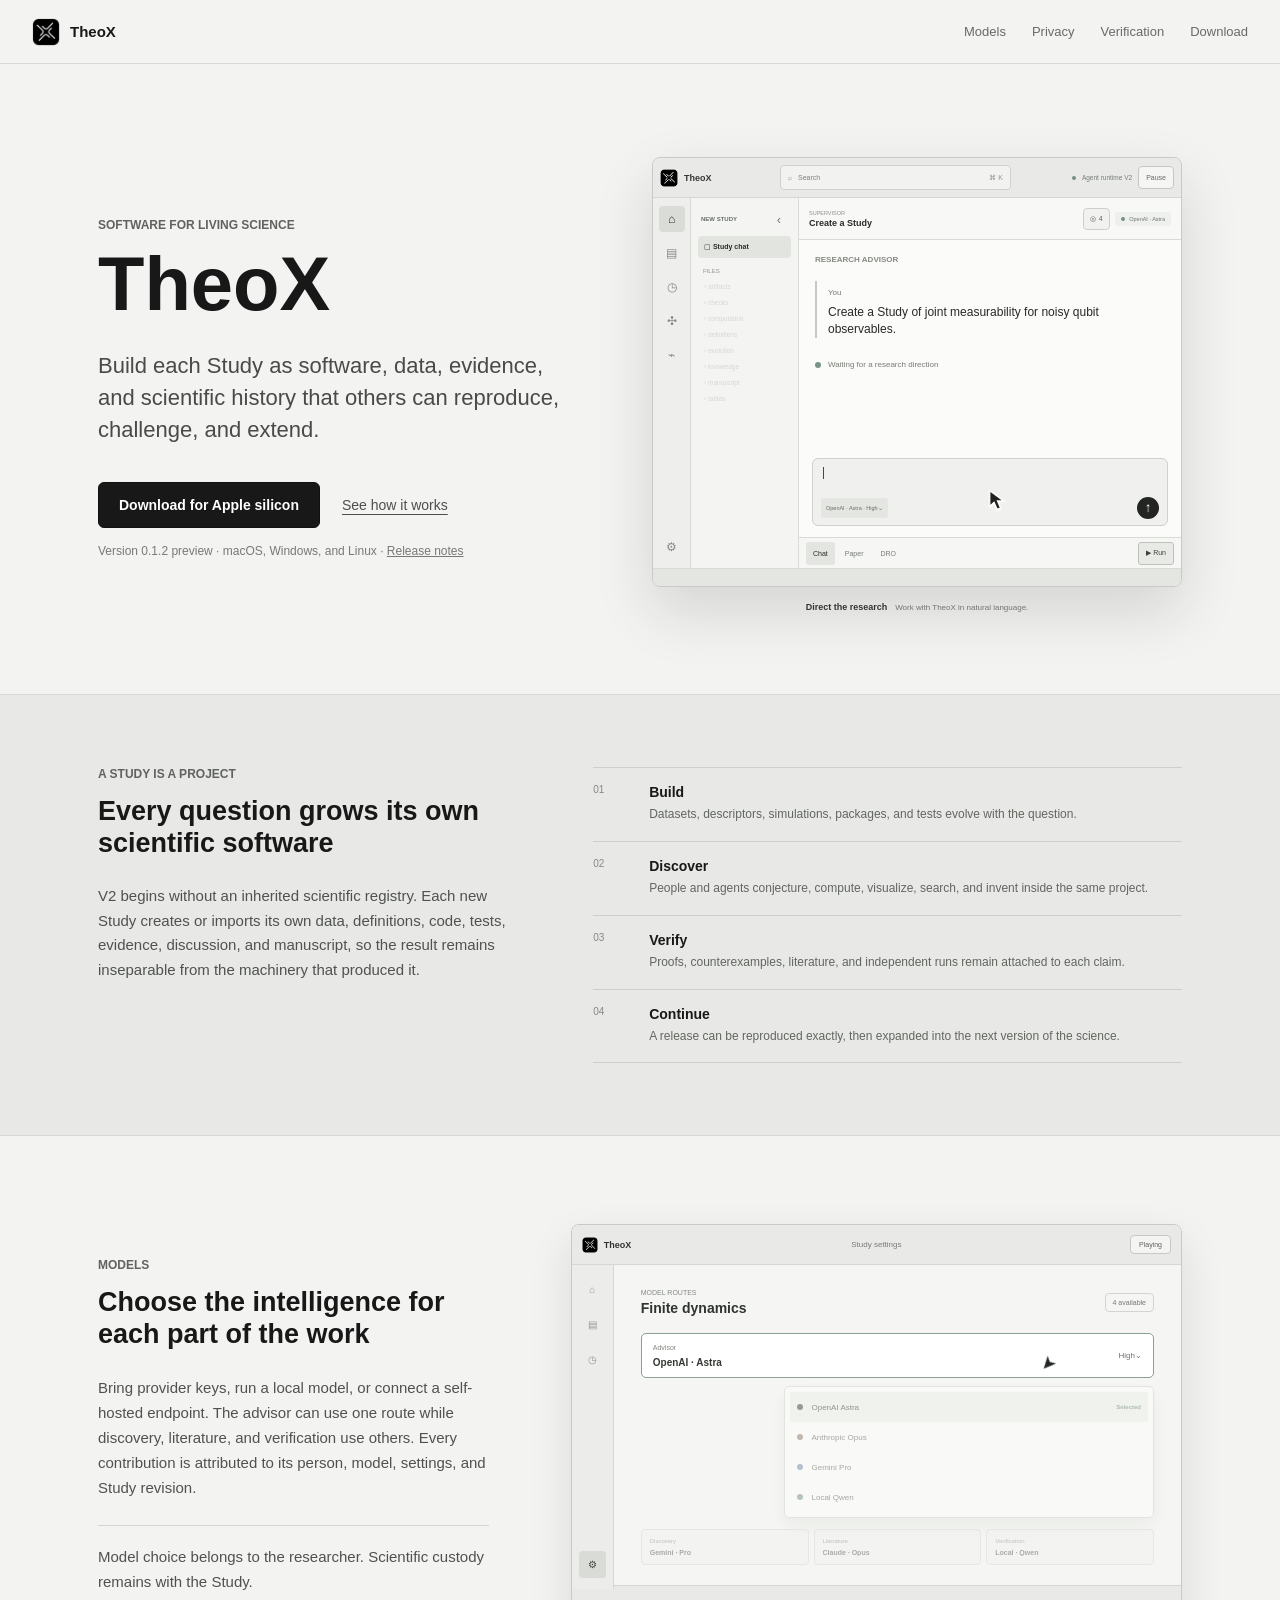
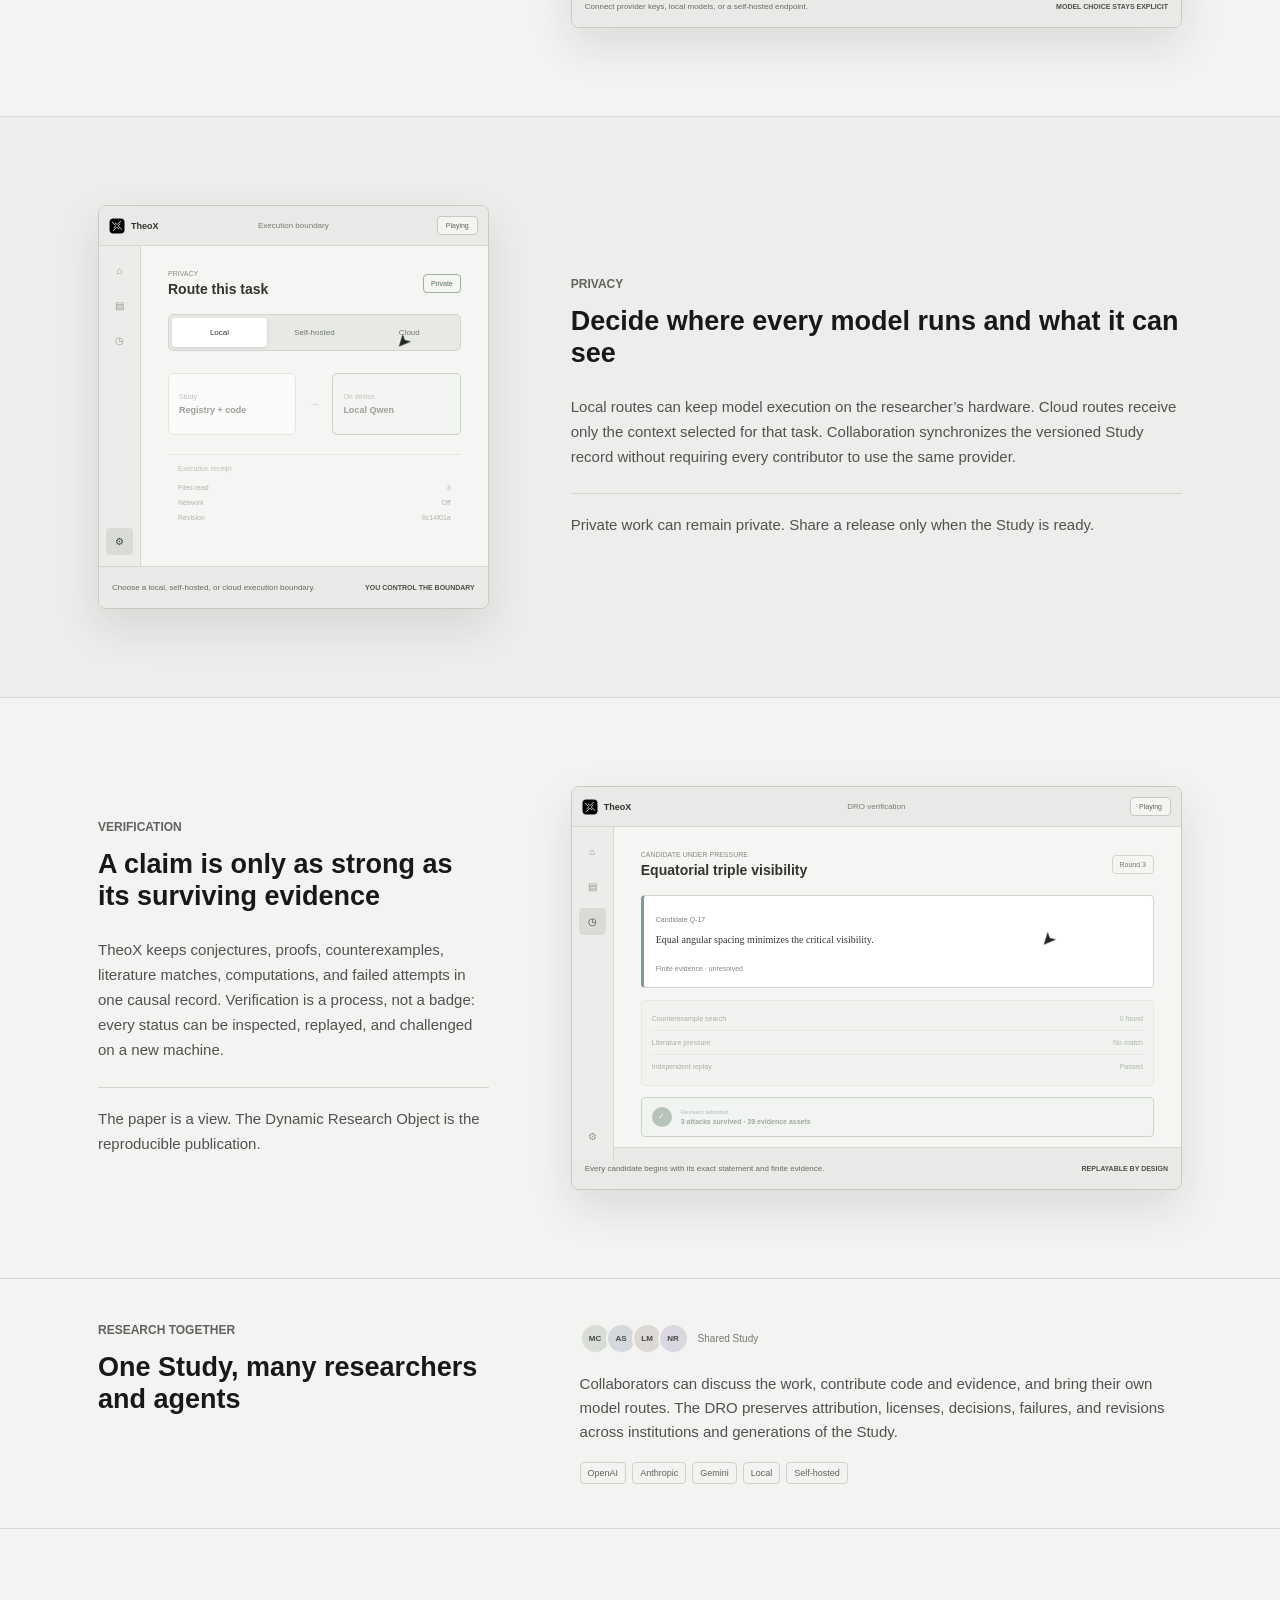
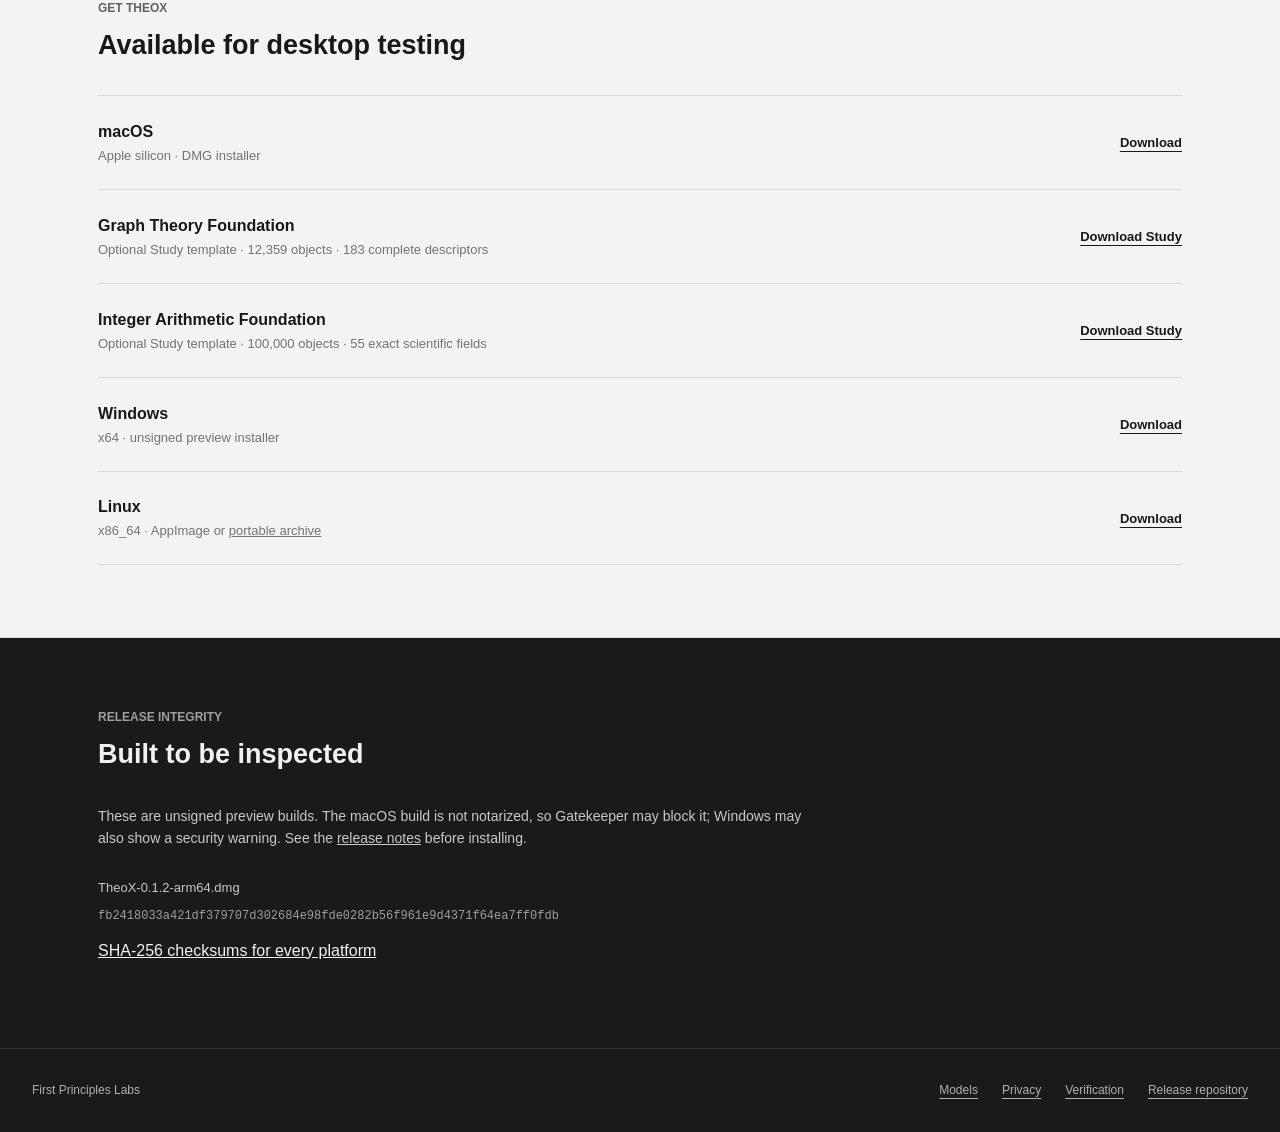
==== commit c4aaaba0: "Publish TheoX 0.1.2 preview links" ====
--- a/index.html
+++ b/index.html
@@ -32,12 +32,12 @@
           <h1 id="hero-title">TheoX</h1>
           <p class="lede">Build each Study as software, data, evidence, and scientific history that others can reproduce, challenge, and extend.</p>
           <div class="hero-actions">
-            <a class="primary-action" href="https://github.com/FirstPrinciplesLabs/theox-downloads/releases/download/v0.1.1-preview.1/TheoX-0.1.1-arm64.dmg">
+            <a class="primary-action" href="https://github.com/FirstPrinciplesLabs/theox-downloads/releases/download/v0.1.2-preview.1/TheoX-0.1.2-arm64.dmg">
               Download for Apple silicon
             </a>
             <a class="text-action" href="#models">See how it works</a>
           </div>
-          <p class="release-line">Version 0.1.1 preview · macOS, Windows, and Linux · <a href="https://github.com/FirstPrinciplesLabs/theox-downloads/releases/tag/v0.1.1-preview.1">Release notes</a></p>
+          <p class="release-line">Version 0.1.2 preview · macOS, Windows, and Linux · <a href="https://github.com/FirstPrinciplesLabs/theox-downloads/releases/tag/v0.1.2-preview.1">Release notes</a></p>
         </div>
         <div class="home-film" id="product" aria-label="TheoX research workflow film">
           <div class="home-film-window" id="home-film-window">
@@ -347,7 +347,7 @@
             <h3>macOS</h3>
             <p>Apple silicon · DMG installer</p>
           </div>
-          <a href="https://github.com/FirstPrinciplesLabs/theox-downloads/releases/download/v0.1.1-preview.1/TheoX-0.1.1-arm64.dmg">Download</a>
+          <a href="https://github.com/FirstPrinciplesLabs/theox-downloads/releases/download/v0.1.2-preview.1/TheoX-0.1.2-arm64.dmg">Download</a>
         </div>
         <div class="platform-row available">
           <div>
@@ -368,14 +368,14 @@
             <h3>Windows</h3>
             <p>x64 · unsigned preview installer</p>
           </div>
-          <a href="https://github.com/FirstPrinciplesLabs/theox-downloads/releases/download/v0.1.1-preview.1/TheoX-0.1.1-x64.exe">Download</a>
+          <a href="https://github.com/FirstPrinciplesLabs/theox-downloads/releases/download/v0.1.2-preview.1/TheoX-0.1.2-x64.exe">Download</a>
         </div>
         <div class="platform-row available">
           <div>
             <h3>Linux</h3>
-            <p>x86_64 · AppImage or <a href="https://github.com/FirstPrinciplesLabs/theox-downloads/releases/download/v0.1.1-preview.1/TheoX-0.1.1-x64.tar.gz">portable archive</a></p>
-          </div>
-          <a href="https://github.com/FirstPrinciplesLabs/theox-downloads/releases/download/v0.1.1-preview.1/TheoX-0.1.1-x86_64.AppImage">Download</a>
+            <p>x86_64 · AppImage or <a href="https://github.com/FirstPrinciplesLabs/theox-downloads/releases/download/v0.1.2-preview.1/TheoX-0.1.2-x64.tar.gz">portable archive</a></p>
+          </div>
+          <a href="https://github.com/FirstPrinciplesLabs/theox-downloads/releases/download/v0.1.2-preview.1/TheoX-0.1.2-x86_64.AppImage">Download</a>
         </div>
       </section>
 
@@ -384,10 +384,10 @@
           <p class="section-label">Release integrity</p>
           <h2 id="integrity-title">Built to be inspected</h2>
         </div>
-        <p class="install-note">These are unsigned preview builds. The macOS build is not notarized, so Gatekeeper may block it; Windows may also show a security warning. See the <a href="https://github.com/FirstPrinciplesLabs/theox-downloads/releases/tag/v0.1.1-preview.1">release notes</a> before installing.</p>
-        <p class="filename">TheoX-0.1.1-arm64.dmg</p>
-        <code>59290981c4a41a1e0019a825a73f83095b67de7aceacb37b2f4a6fbbec5f9300</code>
-        <p><a href="https://github.com/FirstPrinciplesLabs/theox-downloads/releases/download/v0.1.1-preview.1/SHA256SUMS">SHA-256 checksums for every platform</a></p>
+        <p class="install-note">These are unsigned preview builds. The macOS build is not notarized, so Gatekeeper may block it; Windows may also show a security warning. See the <a href="https://github.com/FirstPrinciplesLabs/theox-downloads/releases/tag/v0.1.2-preview.1">release notes</a> before installing.</p>
+        <p class="filename">TheoX-0.1.2-arm64.dmg</p>
+        <code>fb2418033a421df379707d302684e98fde0282b56f961e9d4371f64ea7ff0fdb</code>
+        <p><a href="https://github.com/FirstPrinciplesLabs/theox-downloads/releases/download/v0.1.2-preview.1/SHA256SUMS">SHA-256 checksums for every platform</a></p>
       </section>
     </main>
 
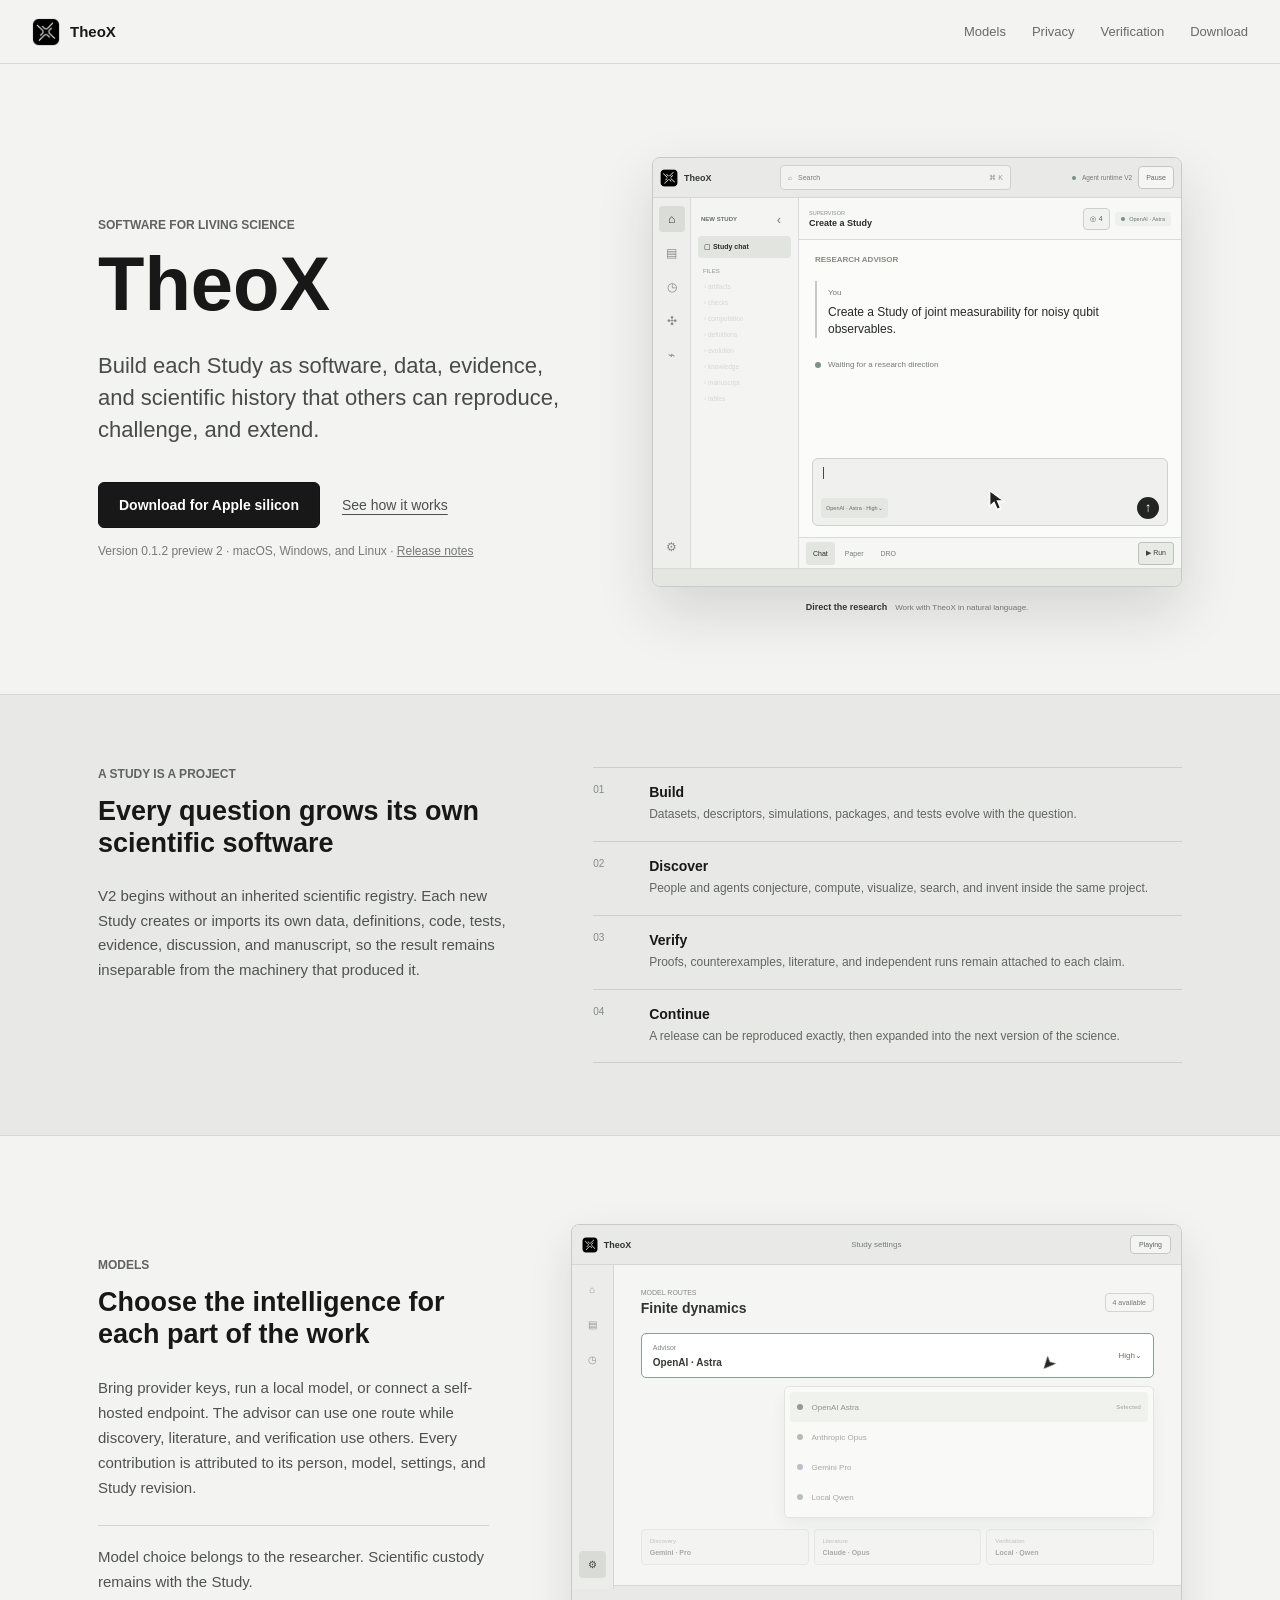
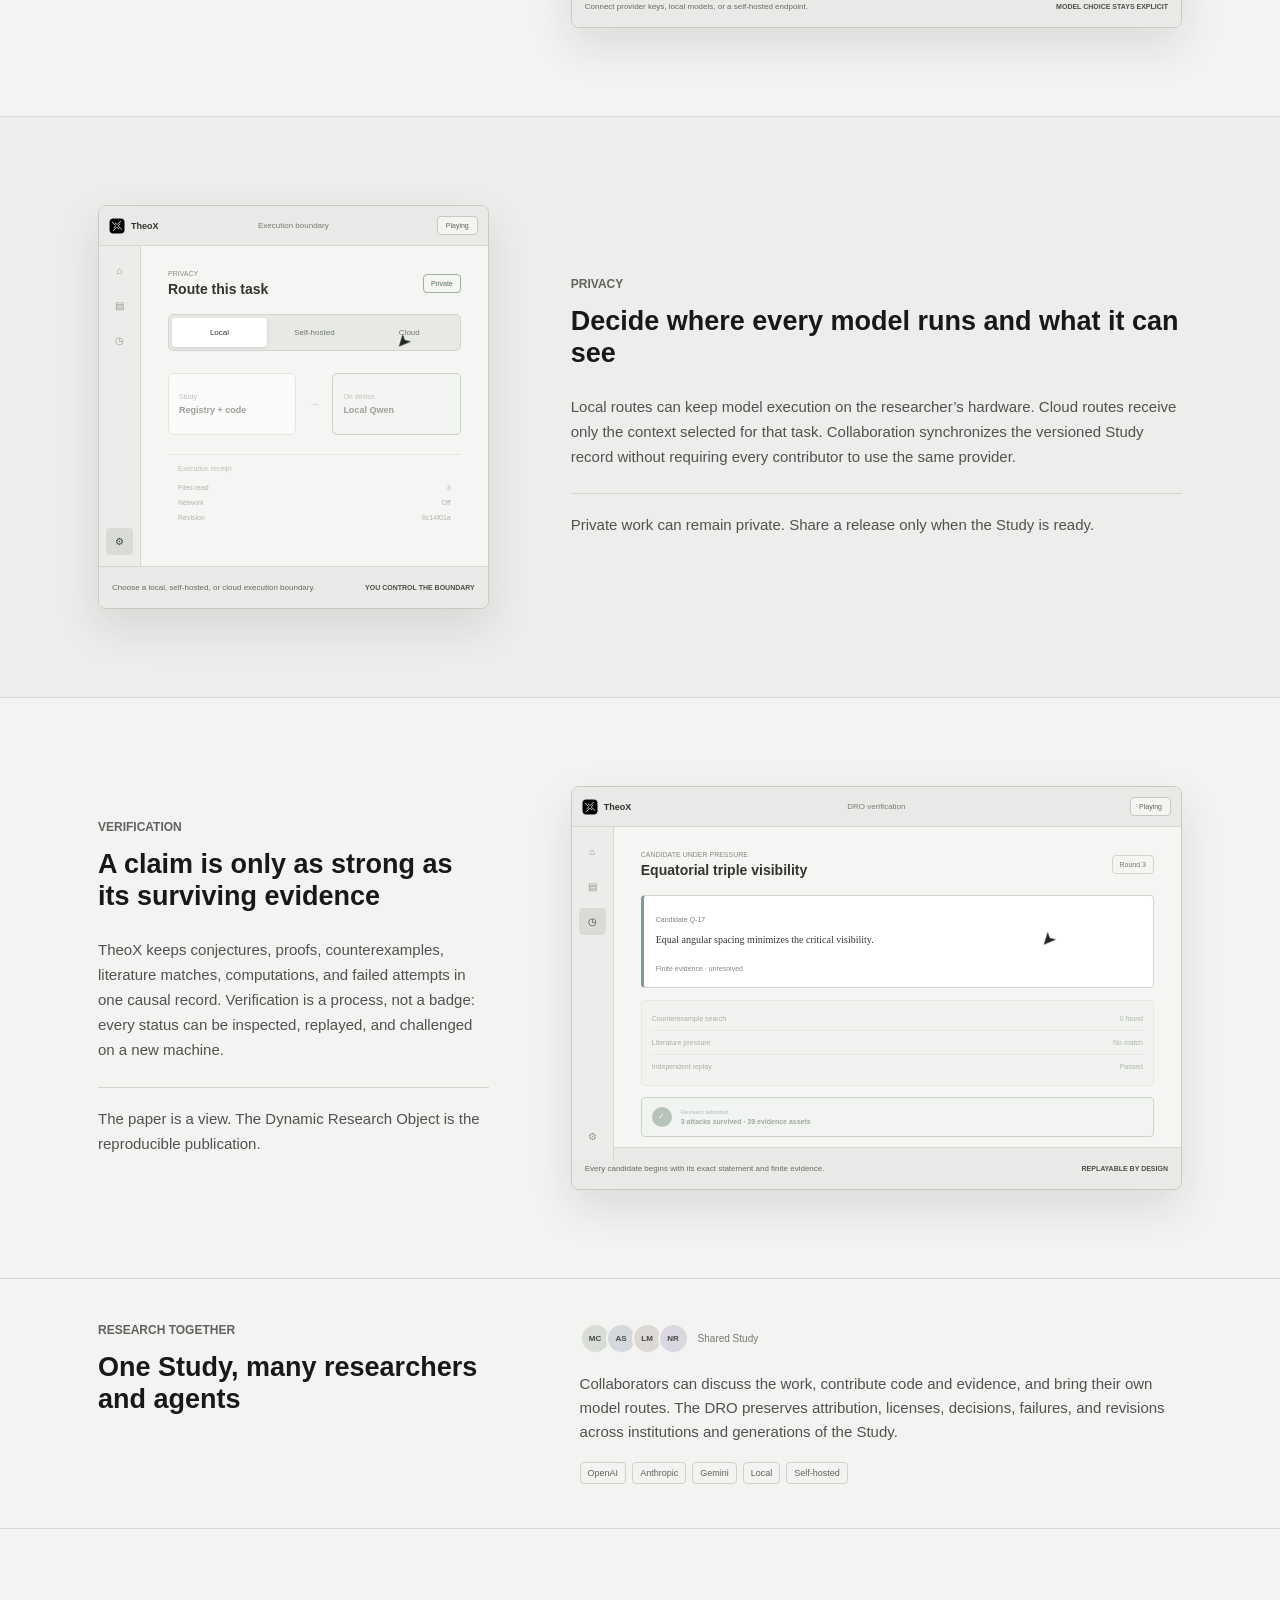
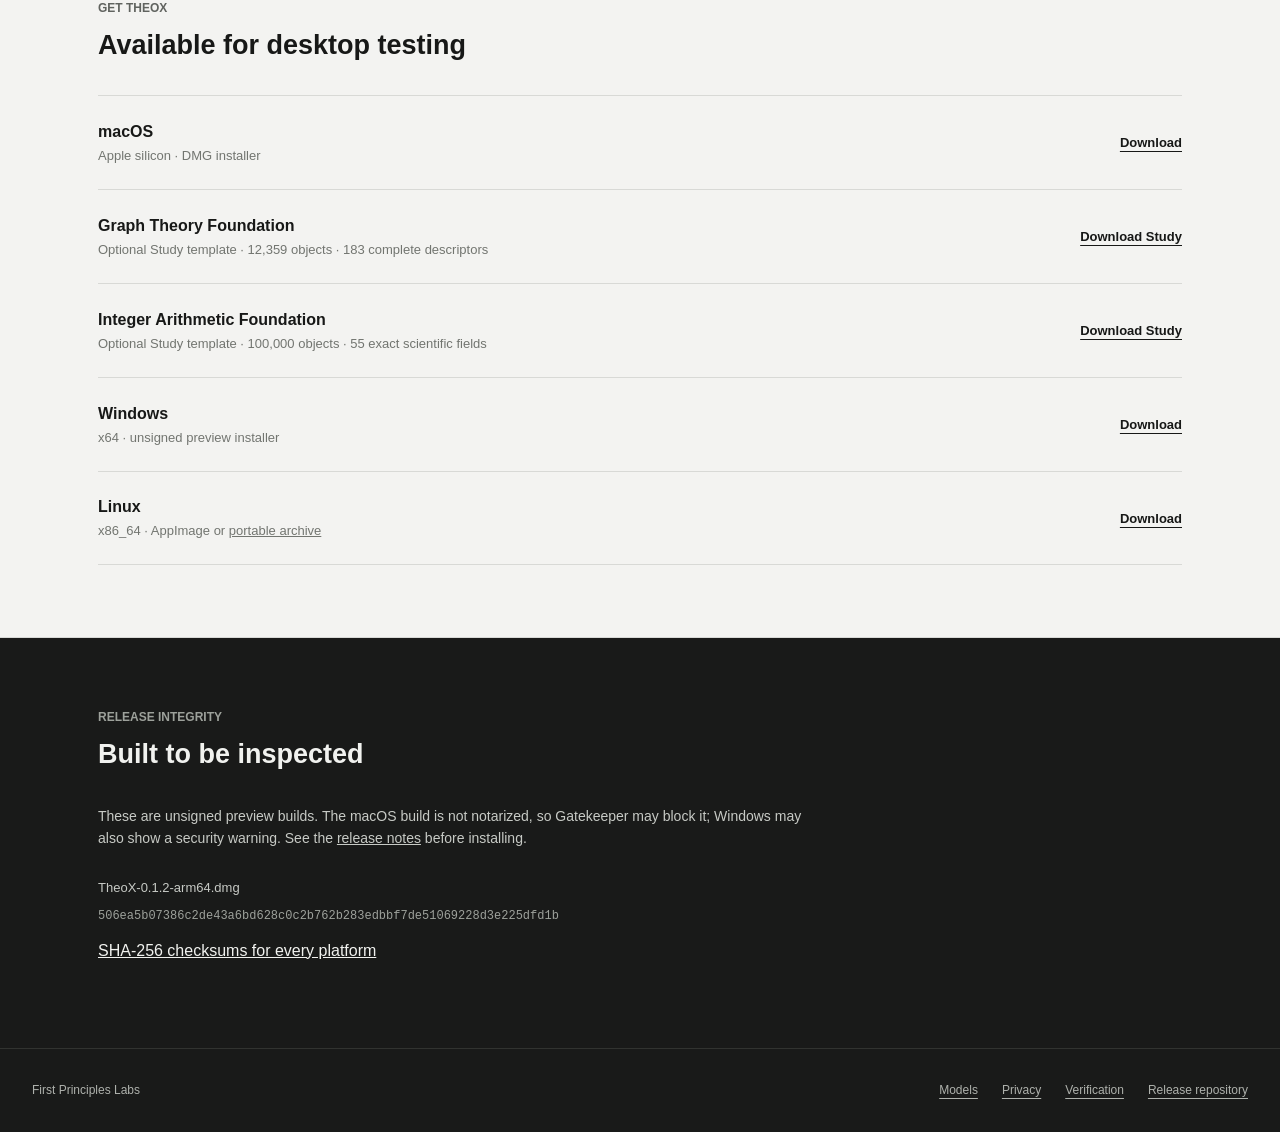
==== commit d9f08273: "Publish TheoX 0.1.2 Preview 2 metadata" ====
--- a/index.html
+++ b/index.html
@@ -32,12 +32,12 @@
           <h1 id="hero-title">TheoX</h1>
           <p class="lede">Build each Study as software, data, evidence, and scientific history that others can reproduce, challenge, and extend.</p>
           <div class="hero-actions">
-            <a class="primary-action" href="https://github.com/FirstPrinciplesLabs/theox-downloads/releases/download/v0.1.2-preview.1/TheoX-0.1.2-arm64.dmg">
+            <a class="primary-action" href="https://github.com/FirstPrinciplesLabs/theox-downloads/releases/download/v0.1.2-preview.2/TheoX-0.1.2-arm64.dmg">
               Download for Apple silicon
             </a>
             <a class="text-action" href="#models">See how it works</a>
           </div>
-          <p class="release-line">Version 0.1.2 preview · macOS, Windows, and Linux · <a href="https://github.com/FirstPrinciplesLabs/theox-downloads/releases/tag/v0.1.2-preview.1">Release notes</a></p>
+          <p class="release-line">Version 0.1.2 preview 2 · macOS, Windows, and Linux · <a href="https://github.com/FirstPrinciplesLabs/theox-downloads/releases/tag/v0.1.2-preview.2">Release notes</a></p>
         </div>
         <div class="home-film" id="product" aria-label="TheoX research workflow film">
           <div class="home-film-window" id="home-film-window">
@@ -347,7 +347,7 @@
             <h3>macOS</h3>
             <p>Apple silicon · DMG installer</p>
           </div>
-          <a href="https://github.com/FirstPrinciplesLabs/theox-downloads/releases/download/v0.1.2-preview.1/TheoX-0.1.2-arm64.dmg">Download</a>
+          <a href="https://github.com/FirstPrinciplesLabs/theox-downloads/releases/download/v0.1.2-preview.2/TheoX-0.1.2-arm64.dmg">Download</a>
         </div>
         <div class="platform-row available">
           <div>
@@ -368,14 +368,14 @@
             <h3>Windows</h3>
             <p>x64 · unsigned preview installer</p>
           </div>
-          <a href="https://github.com/FirstPrinciplesLabs/theox-downloads/releases/download/v0.1.2-preview.1/TheoX-0.1.2-x64.exe">Download</a>
+          <a href="https://github.com/FirstPrinciplesLabs/theox-downloads/releases/download/v0.1.2-preview.2/TheoX-0.1.2-x64.exe">Download</a>
         </div>
         <div class="platform-row available">
           <div>
             <h3>Linux</h3>
-            <p>x86_64 · AppImage or <a href="https://github.com/FirstPrinciplesLabs/theox-downloads/releases/download/v0.1.2-preview.1/TheoX-0.1.2-x64.tar.gz">portable archive</a></p>
-          </div>
-          <a href="https://github.com/FirstPrinciplesLabs/theox-downloads/releases/download/v0.1.2-preview.1/TheoX-0.1.2-x86_64.AppImage">Download</a>
+            <p>x86_64 · AppImage or <a href="https://github.com/FirstPrinciplesLabs/theox-downloads/releases/download/v0.1.2-preview.2/TheoX-0.1.2-x64.tar.gz">portable archive</a></p>
+          </div>
+          <a href="https://github.com/FirstPrinciplesLabs/theox-downloads/releases/download/v0.1.2-preview.2/TheoX-0.1.2-x86_64.AppImage">Download</a>
         </div>
       </section>
 
@@ -384,10 +384,10 @@
           <p class="section-label">Release integrity</p>
           <h2 id="integrity-title">Built to be inspected</h2>
         </div>
-        <p class="install-note">These are unsigned preview builds. The macOS build is not notarized, so Gatekeeper may block it; Windows may also show a security warning. See the <a href="https://github.com/FirstPrinciplesLabs/theox-downloads/releases/tag/v0.1.2-preview.1">release notes</a> before installing.</p>
+        <p class="install-note">These are unsigned preview builds. The macOS build is not notarized, so Gatekeeper may block it; Windows may also show a security warning. See the <a href="https://github.com/FirstPrinciplesLabs/theox-downloads/releases/tag/v0.1.2-preview.2">release notes</a> before installing.</p>
         <p class="filename">TheoX-0.1.2-arm64.dmg</p>
-        <code>fb2418033a421df379707d302684e98fde0282b56f961e9d4371f64ea7ff0fdb</code>
-        <p><a href="https://github.com/FirstPrinciplesLabs/theox-downloads/releases/download/v0.1.2-preview.1/SHA256SUMS">SHA-256 checksums for every platform</a></p>
+        <code>506ea5b07386c2de43a6bd628c0c2b762b283edbbf7de51069228d3e225dfd1b</code>
+        <p><a href="https://github.com/FirstPrinciplesLabs/theox-downloads/releases/download/v0.1.2-preview.2/SHA256SUMS">SHA-256 checksums for every platform</a></p>
       </section>
     </main>
 
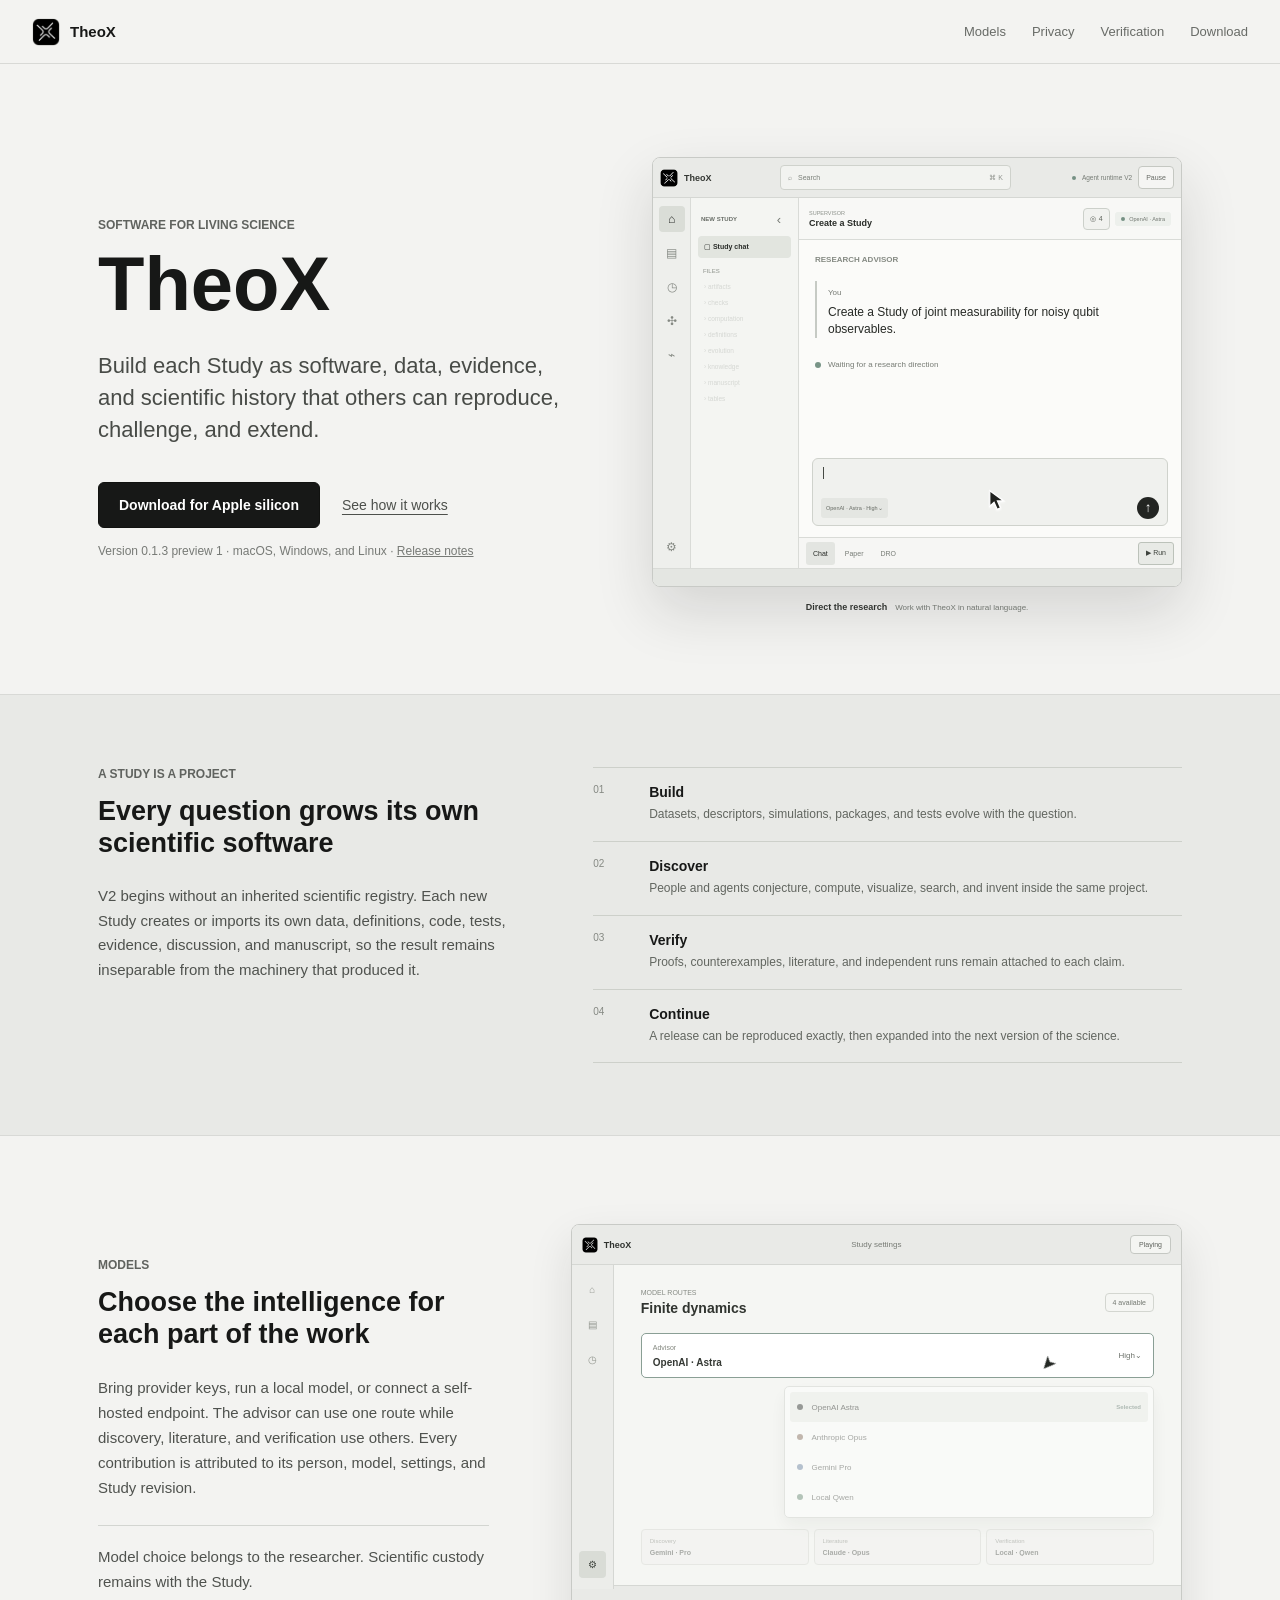
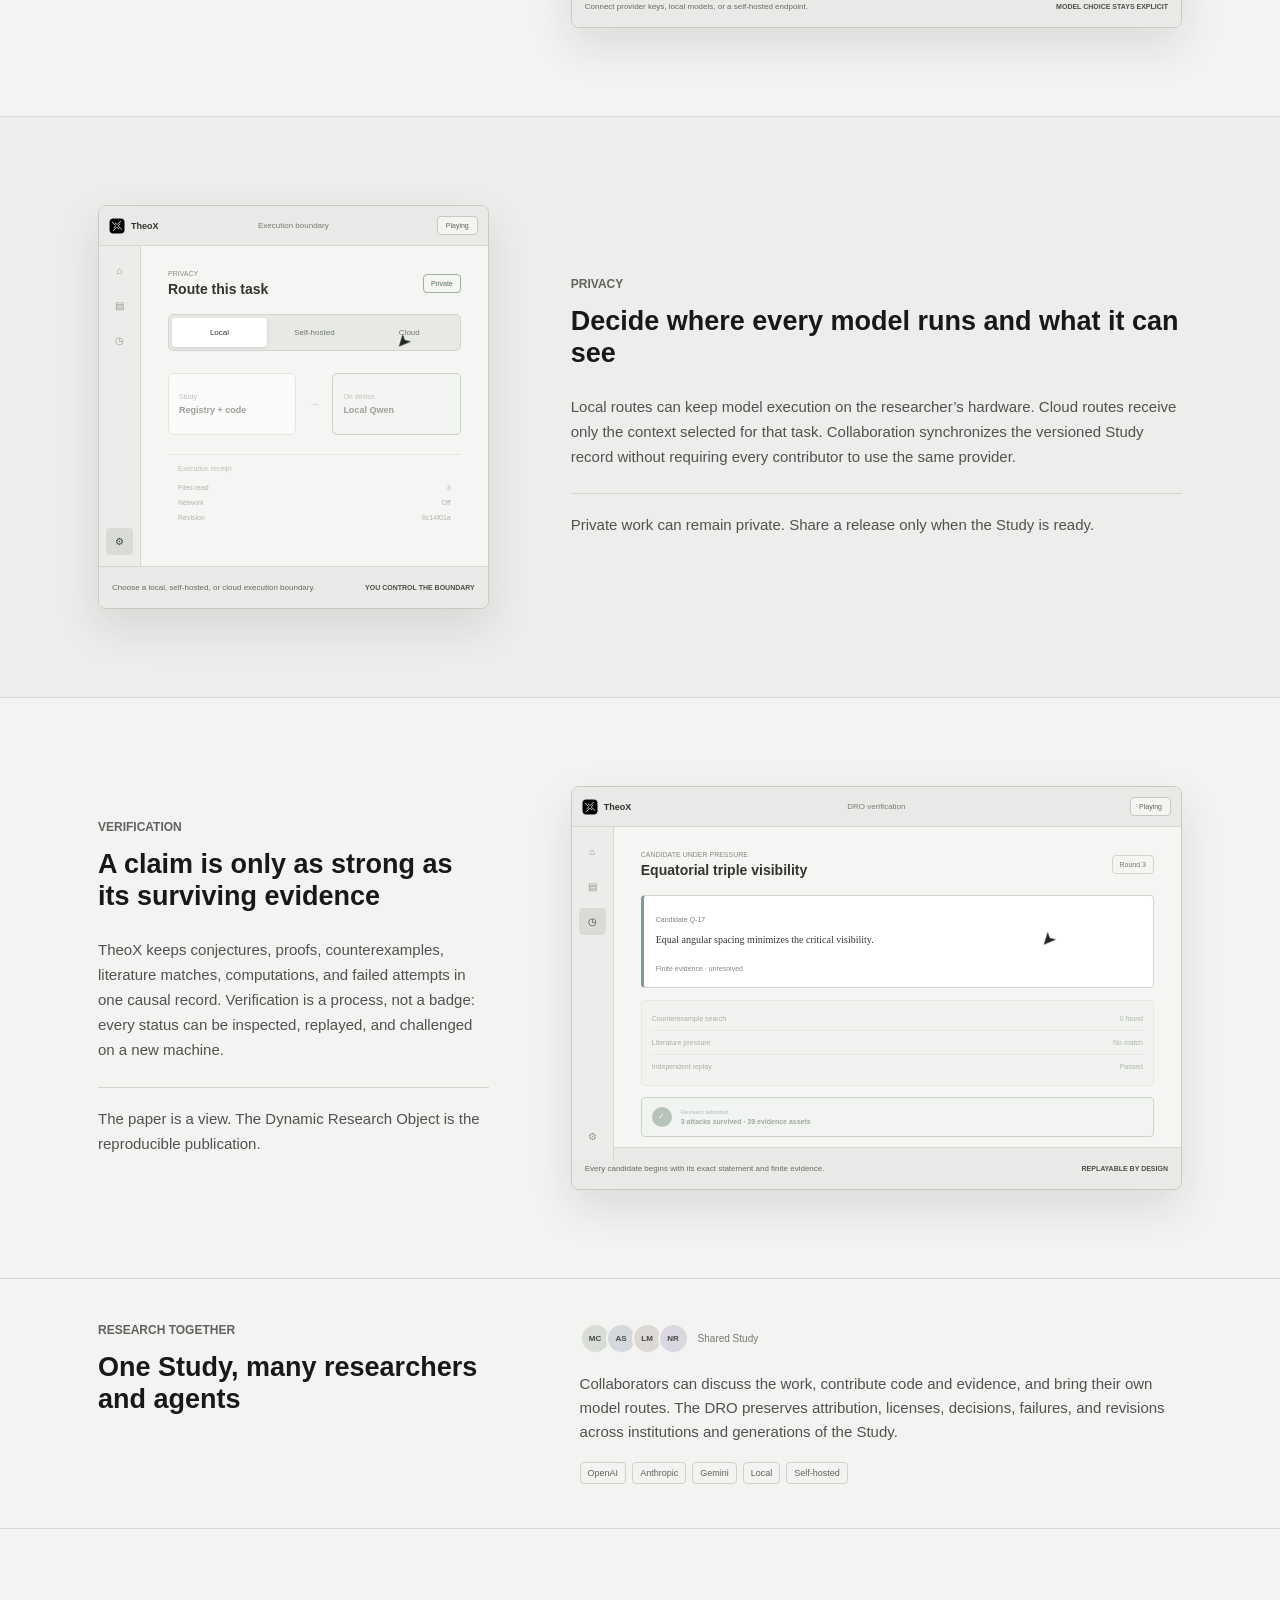
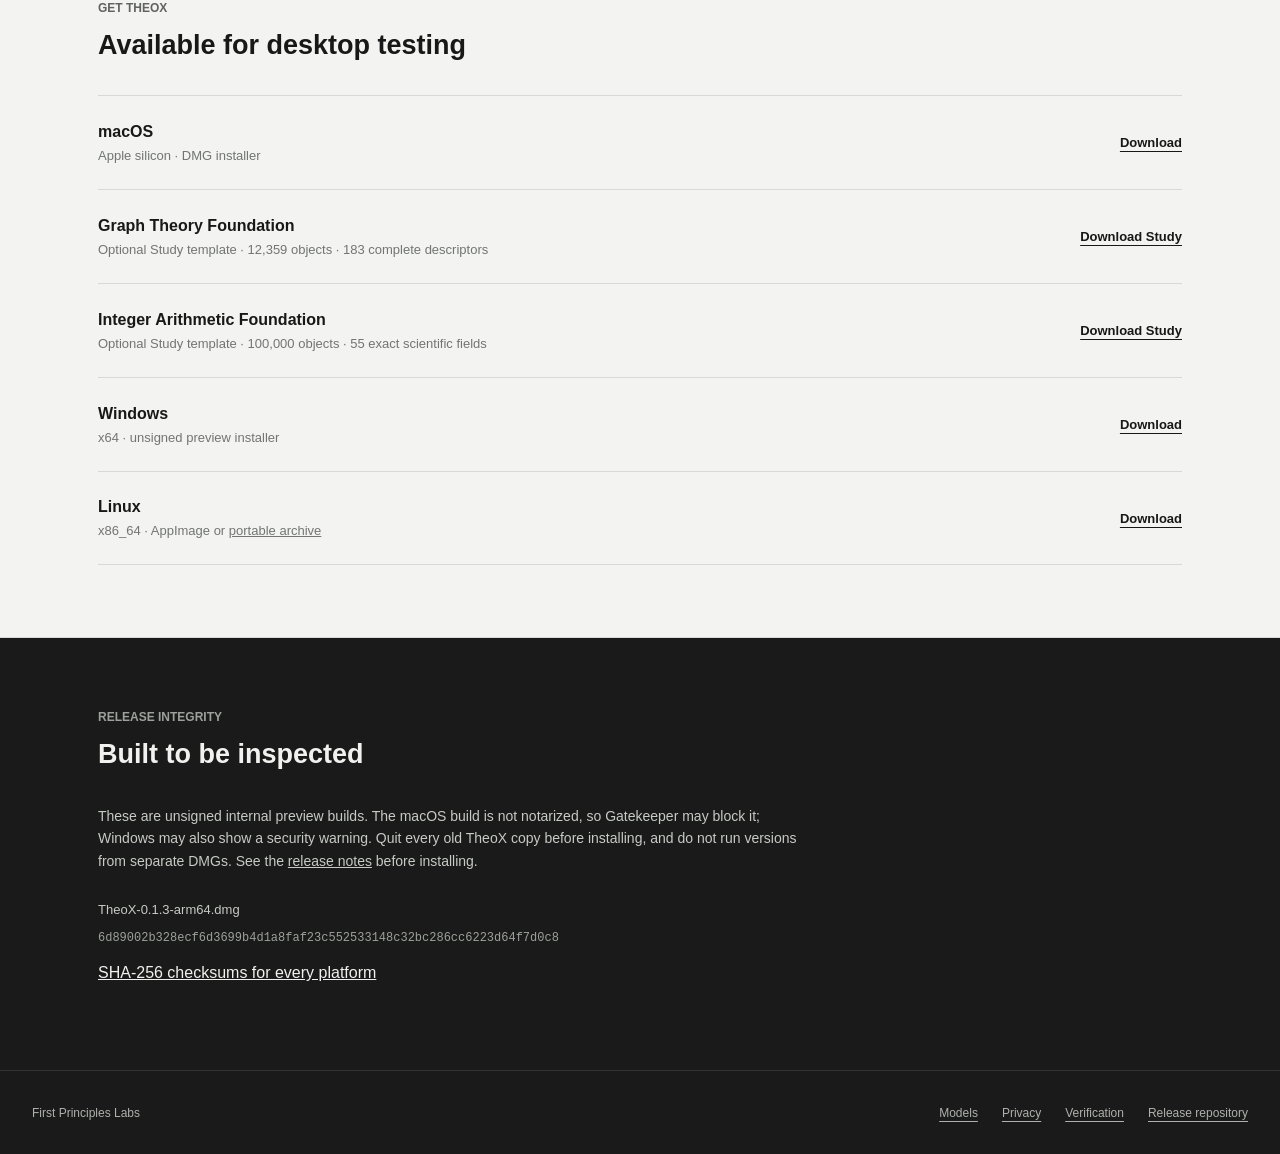
==== commit 06f44271: "Publish TheoX 0.1.3 Preview 1 metadata" ====
--- a/index.html
+++ b/index.html
@@ -32,12 +32,12 @@
           <h1 id="hero-title">TheoX</h1>
           <p class="lede">Build each Study as software, data, evidence, and scientific history that others can reproduce, challenge, and extend.</p>
           <div class="hero-actions">
-            <a class="primary-action" href="https://github.com/FirstPrinciplesLabs/theox-downloads/releases/download/v0.1.2-preview.2/TheoX-0.1.2-arm64.dmg">
+            <a class="primary-action" href="https://github.com/FirstPrinciplesLabs/theox-downloads/releases/download/v0.1.3-preview.1/TheoX-0.1.3-arm64.dmg">
               Download for Apple silicon
             </a>
             <a class="text-action" href="#models">See how it works</a>
           </div>
-          <p class="release-line">Version 0.1.2 preview 2 · macOS, Windows, and Linux · <a href="https://github.com/FirstPrinciplesLabs/theox-downloads/releases/tag/v0.1.2-preview.2">Release notes</a></p>
+          <p class="release-line">Version 0.1.3 preview 1 · macOS, Windows, and Linux · <a href="https://github.com/FirstPrinciplesLabs/theox-downloads/releases/tag/v0.1.3-preview.1">Release notes</a></p>
         </div>
         <div class="home-film" id="product" aria-label="TheoX research workflow film">
           <div class="home-film-window" id="home-film-window">
@@ -347,7 +347,7 @@
             <h3>macOS</h3>
             <p>Apple silicon · DMG installer</p>
           </div>
-          <a href="https://github.com/FirstPrinciplesLabs/theox-downloads/releases/download/v0.1.2-preview.2/TheoX-0.1.2-arm64.dmg">Download</a>
+          <a href="https://github.com/FirstPrinciplesLabs/theox-downloads/releases/download/v0.1.3-preview.1/TheoX-0.1.3-arm64.dmg">Download</a>
         </div>
         <div class="platform-row available">
           <div>
@@ -368,14 +368,14 @@
             <h3>Windows</h3>
             <p>x64 · unsigned preview installer</p>
           </div>
-          <a href="https://github.com/FirstPrinciplesLabs/theox-downloads/releases/download/v0.1.2-preview.2/TheoX-0.1.2-x64.exe">Download</a>
+          <a href="https://github.com/FirstPrinciplesLabs/theox-downloads/releases/download/v0.1.3-preview.1/TheoX-0.1.3-x64.exe">Download</a>
         </div>
         <div class="platform-row available">
           <div>
             <h3>Linux</h3>
-            <p>x86_64 · AppImage or <a href="https://github.com/FirstPrinciplesLabs/theox-downloads/releases/download/v0.1.2-preview.2/TheoX-0.1.2-x64.tar.gz">portable archive</a></p>
-          </div>
-          <a href="https://github.com/FirstPrinciplesLabs/theox-downloads/releases/download/v0.1.2-preview.2/TheoX-0.1.2-x86_64.AppImage">Download</a>
+            <p>x86_64 · AppImage or <a href="https://github.com/FirstPrinciplesLabs/theox-downloads/releases/download/v0.1.3-preview.1/TheoX-0.1.3-x64.tar.gz">portable archive</a></p>
+          </div>
+          <a href="https://github.com/FirstPrinciplesLabs/theox-downloads/releases/download/v0.1.3-preview.1/TheoX-0.1.3-x86_64.AppImage">Download</a>
         </div>
       </section>
 
@@ -384,10 +384,10 @@
           <p class="section-label">Release integrity</p>
           <h2 id="integrity-title">Built to be inspected</h2>
         </div>
-        <p class="install-note">These are unsigned preview builds. The macOS build is not notarized, so Gatekeeper may block it; Windows may also show a security warning. See the <a href="https://github.com/FirstPrinciplesLabs/theox-downloads/releases/tag/v0.1.2-preview.2">release notes</a> before installing.</p>
-        <p class="filename">TheoX-0.1.2-arm64.dmg</p>
-        <code>506ea5b07386c2de43a6bd628c0c2b762b283edbbf7de51069228d3e225dfd1b</code>
-        <p><a href="https://github.com/FirstPrinciplesLabs/theox-downloads/releases/download/v0.1.2-preview.2/SHA256SUMS">SHA-256 checksums for every platform</a></p>
+        <p class="install-note">These are unsigned internal preview builds. The macOS build is not notarized, so Gatekeeper may block it; Windows may also show a security warning. Quit every old TheoX copy before installing, and do not run versions from separate DMGs. See the <a href="https://github.com/FirstPrinciplesLabs/theox-downloads/releases/tag/v0.1.3-preview.1">release notes</a> before installing.</p>
+        <p class="filename">TheoX-0.1.3-arm64.dmg</p>
+        <code>6d89002b328ecf6d3699b4d1a8faf23c552533148c32bc286cc6223d64f7d0c8</code>
+        <p><a href="https://github.com/FirstPrinciplesLabs/theox-downloads/releases/download/v0.1.3-preview.1/SHA256SUMS">SHA-256 checksums for every platform</a></p>
       </section>
     </main>
 
